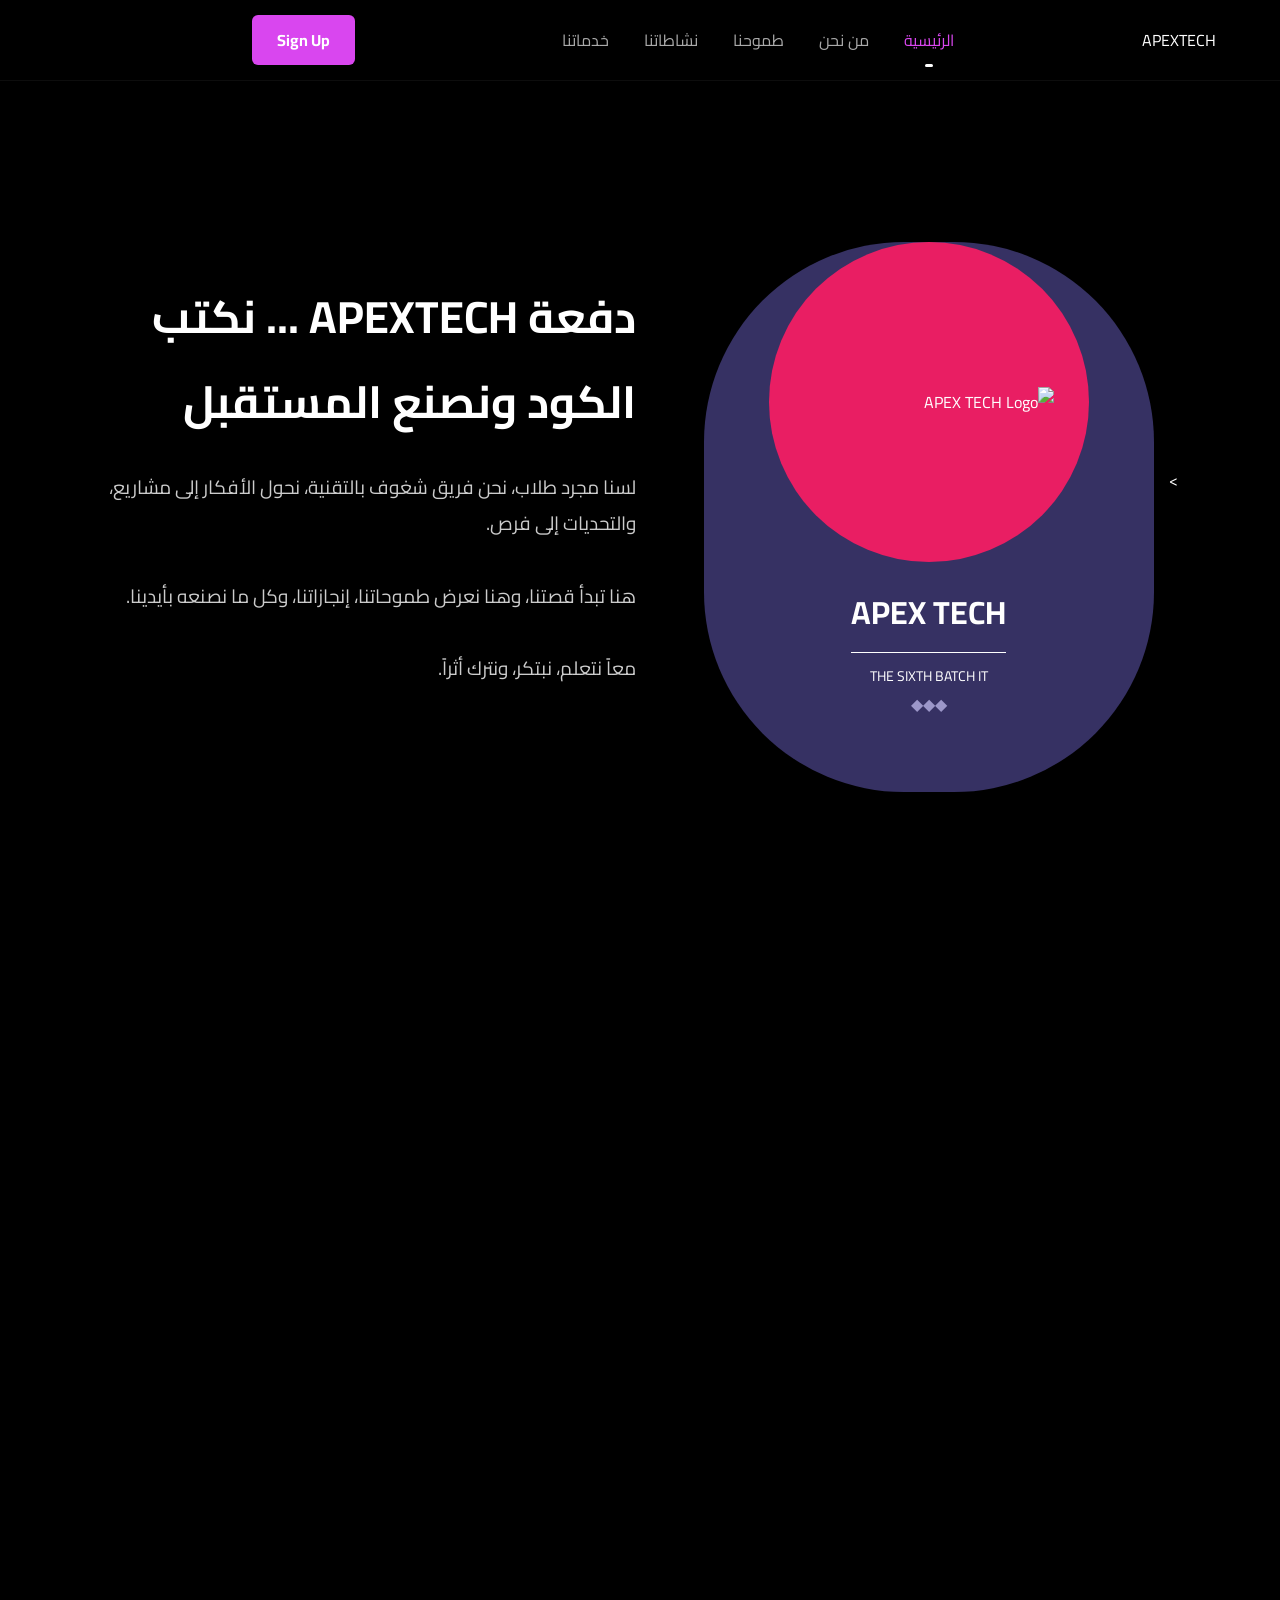
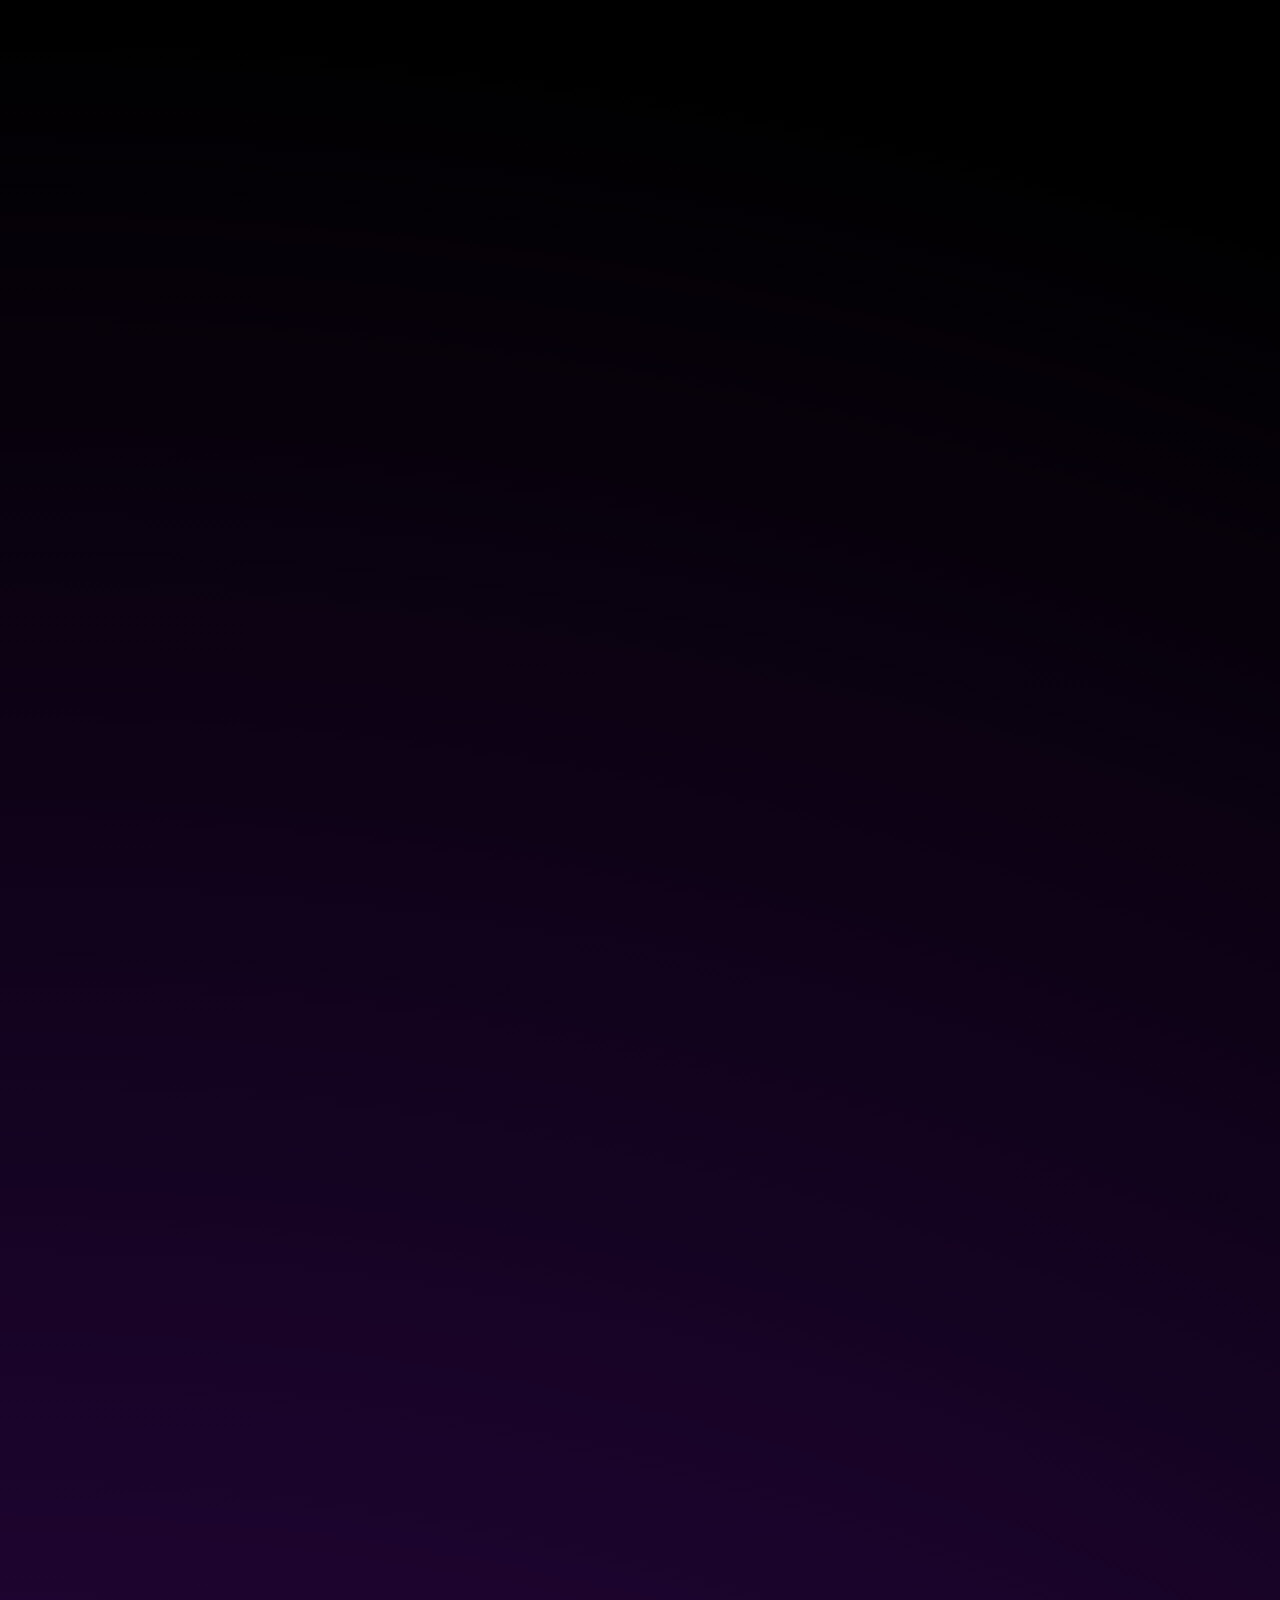
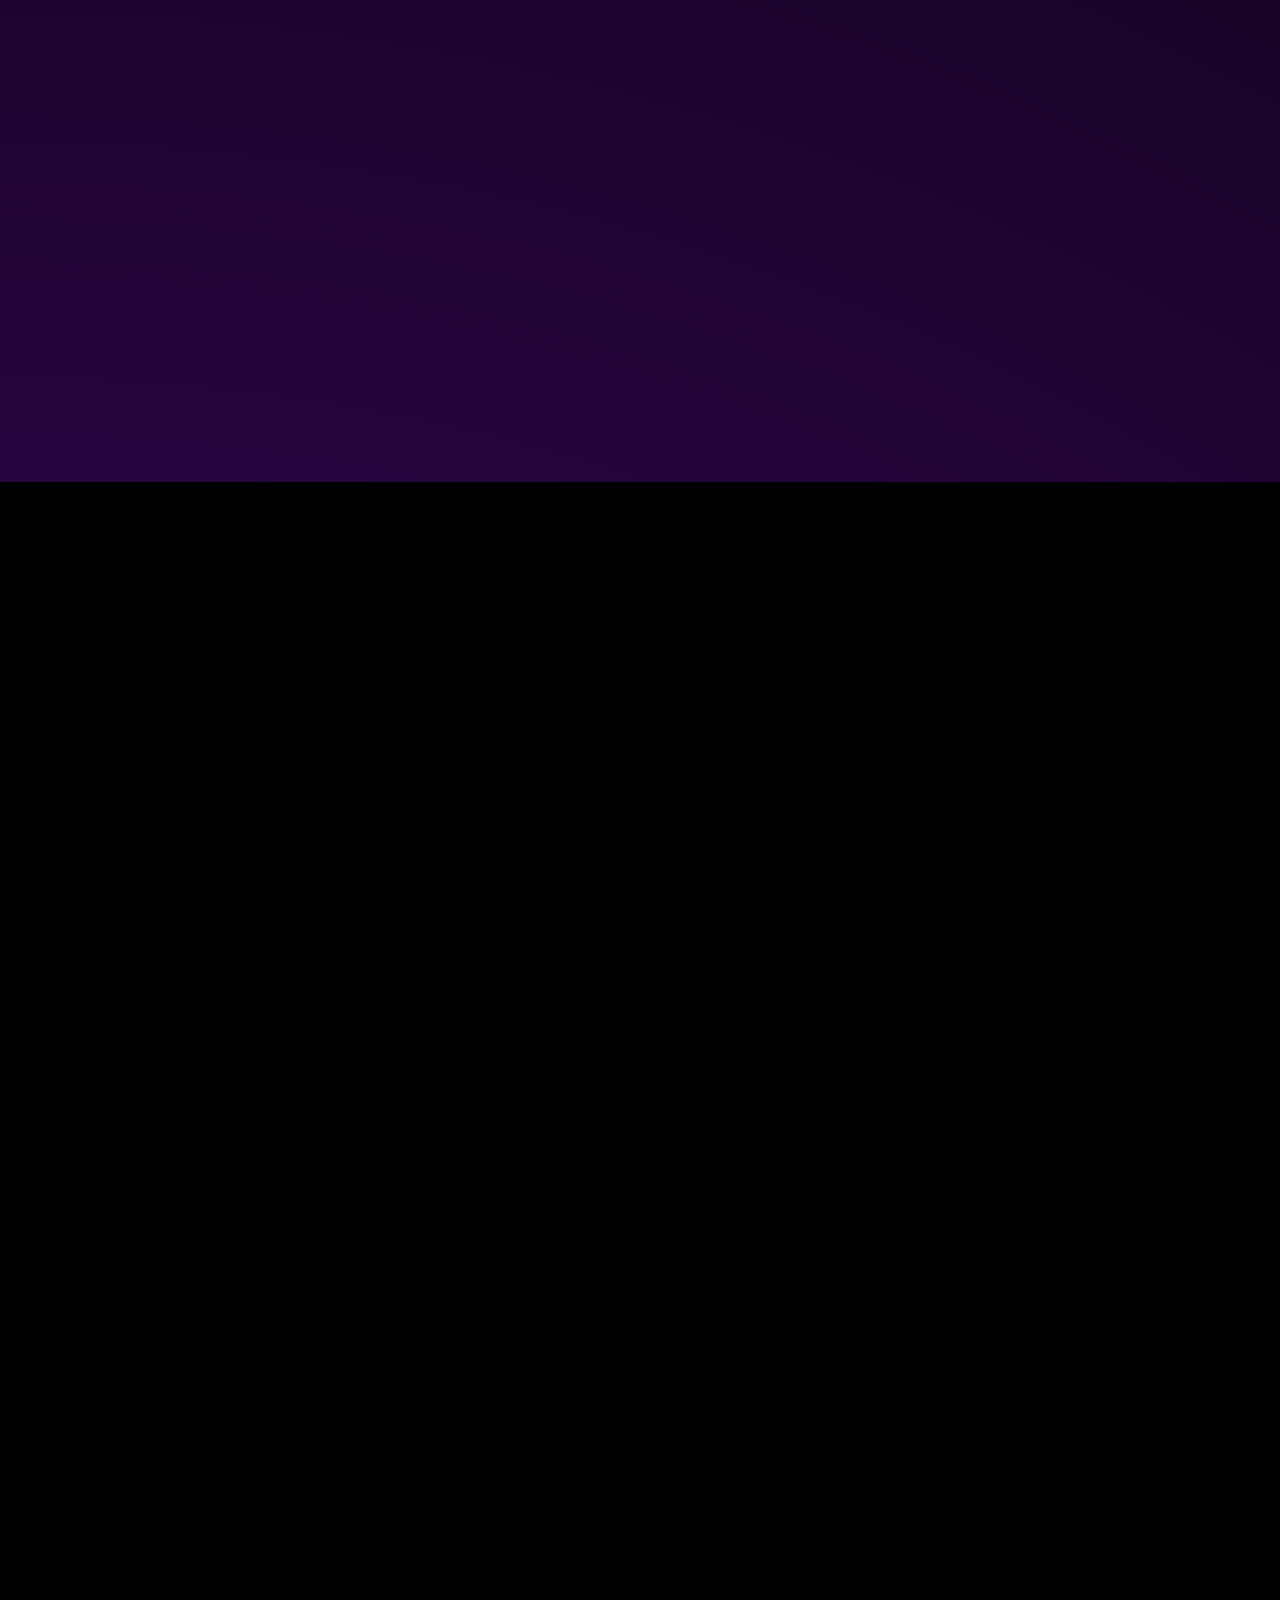
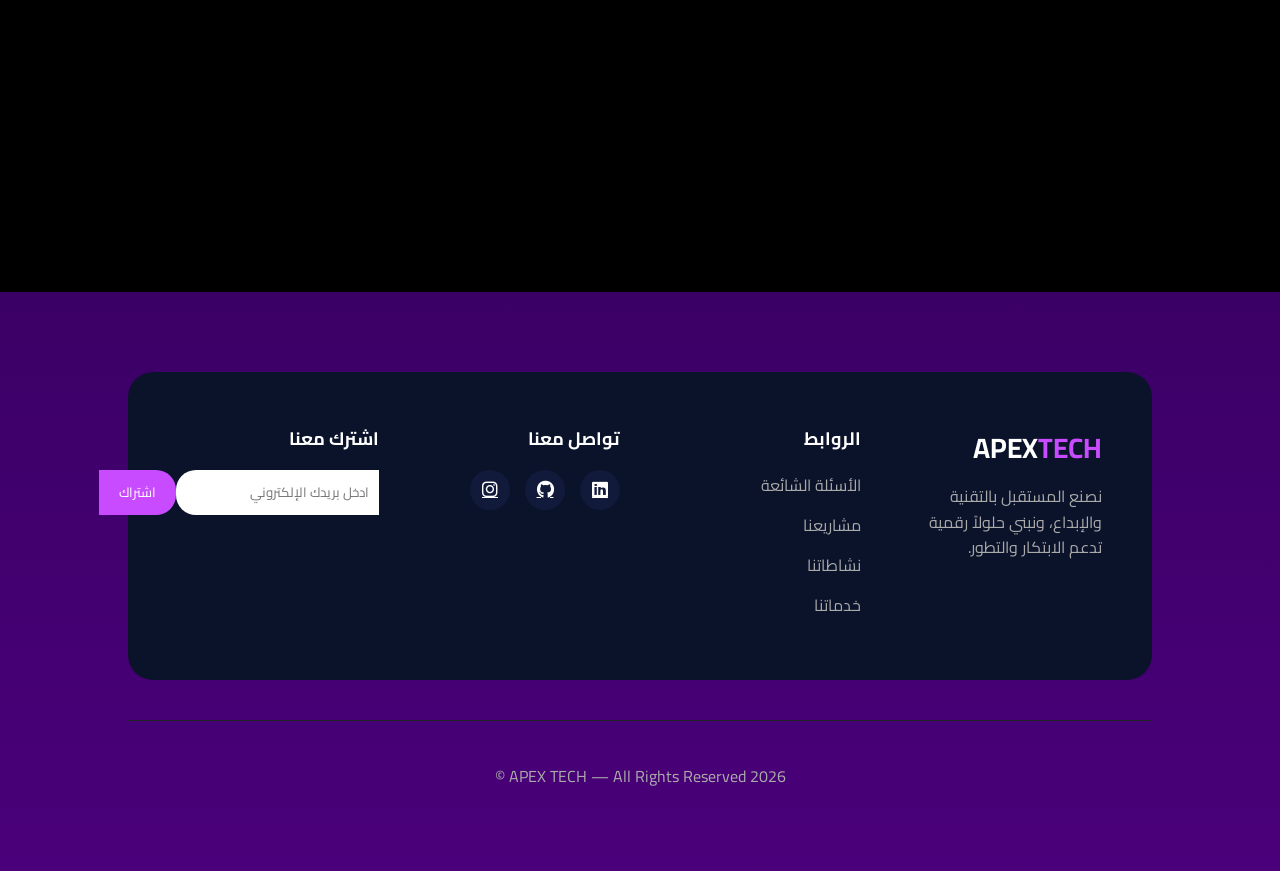
==== index.html @ 8f822558 "edit" ====
<!DOCTYPE html>
<html lang="ar" dir="rtl">
<head>
    <meta charset="UTF-8">
    <meta name="viewport" content="width=device-width, initial-scale=1.0">
    <title>APEX TECH | المستقبل يبدأ هنا</title>
    <link rel="stylesheet" href="styles.css">
    <link href="https://fonts.googleapis.com/css2?family=Cairo:wght@400;600;700&display=swap" rel="stylesheet">
</head>
<body>

    <nav>
        <div class="nav-container">
            <div class="logo-text"><a href="#home" style="text-decoration: none; color: inherit;">APEX<span>TECH</span></a></div>
            <ul class="nav-links">
                <li class="active"><a href="#home">الرئيسية</a></li>
                <li><a href="#about">من نحن</a></li>
                <li><a href="#ambition">طموحنا</a></li>
                <li><a href="#activities">نشاطاتنا</a></li>
                <li><a href="#services">خدماتنا</a></li>
            </ul>
             <a href="sing_up.html" class="signup" style="text-decoration: none;">Sign Up</a>
    
            <div class="menu-toggle" id="mobile-menu">
                <span></span><span></span><span></span>
            </div>
        </div>
    </nav>

    <main>
        <section id="home" class="hero-section">>
    <div class="hero-container">
        <div class="hero-visual">
            <div class="ellipse-bg"></div>
            <div class="logo-wrapper">
                <img src="images/logo.png" alt="APEX TECH Logo" class="main-logo">
            </div>
            <div class="batch-info">
                <h2>APEX TECH</h2>
                <p>THE SIXTH BATCH IT</p>
            </div>
            <div class="decoration-stars">
                <span>◆</span><span>◆</span><span>◆</span>
            </div>
        </div>

        <div class="hero-text-content">
            <h1 class="hero-title">دفعة APEXTECH ... نكتب الكود ونصنع المستقبل</h1>
            <p class="hero-description">
                لسنا مجرد طلاب، نحن فريق شغوف بالتقنية، نحول الأفكار إلى مشاريع، والتحديات إلى فرص. 
                <br><br>
                هنا تبدأ قصتنا، وهنا نعرض طموحاتنا، إنجازاتنا، وكل ما نصنعه بأيدينا. 
                <br><br>
                معاً نتعلم، نبتكر، ونترك أثراً.
            </p>
        </div>
    </div>
</section>

        <section id="about" class="about-section reveal">
    <div class="about-container">
        <div class="about-text">
            <p>
                نحن دفعة <span class="highlight">APEX TECH</span>، تجمعنا روح الفريق، حب التقنية، والطموح العالي. نؤمن بأن الجامعة ليست قاعات فقط، بل مساحة للتجربة، الإبداع، وبناء المستقبل. دفعة تصنع فرصها بنفسها، وتؤمن أن كل طالب فيها هو مشروع مبدع قادم.
            </p>
            <div class="decoration-dots">
                <span>◆</span><span>◆</span><span>◆</span>
            </div>
        </div>

        <div class="about-image-wrapper">
            <div class="image-frame">
                <img src="images/grop.jpg" alt="APEXTECH Team">
                <div class="side-border"></div>
            </div>
        </div>
    </div>
</section>

        <section id="ambition" class="ambition-section reveal">
    <div class="video-container">
        <video autoplay muted loop playsinline class="bg-video">
            <source src="images/15.mp4" type="video/mp4">
        </video>
        <div class="video-overlay">
            <h2 class="reveal-text">طموحنا أكبر من <span>المناهج</span></h2>
        </div>
    </div>

    <div class="content-wrapper">
        <div class="cards-grid">
            <div class="ambition-card reveal">
                <div class="card-icon">🚀</div>
                <h3>نطمح للاحتراف</h3>
                <p>لا نكتفي بالتعلّم بل نصل إلى مستوى احترافي حقيقي يواكب سوق العمل العالمي.</p>
            </div>

            <div class="ambition-card reveal">
                <div class="card-icon">💡</div>
                <h3>خبرات متعددة</h3>
                <p>نُخرج طلابًا يمتلكون خبرات في مجالات برمجية مختلفة ومتنوعة.</p>
            </div>

            <div class="ambition-card reveal">
                <div class="card-icon">⚡</div>
                <h3>نواكب التقنية</h3>
                <p>نواكب التطور التقني المتسارع ونسبق بخطوة في عالم الذكاء الاصطناعي.</p>
            </div>

            <div class="ambition-card reveal">
                <div class="card-icon">🌍</div>
                <h3>مشاريع تخدم المجتمع</h3>
                <p>نبني حلولًا رقمية تساهم في حل مشكلات واقعية تخدم مجتمعنا.</p>
            </div>

            <div class="ambition-card reveal">
                <div class="card-icon">💎</div>
                <h3>هوية تليق بالتخصص</h3>
                <p>نمثل تخصص تقنية المعلومات بأفضل صورة احترافية ممكنة.</p>
            </div>

            <div class="ambition-card reveal">
                <div class="card-icon">🌱</div>
                <h3>أثر مستمر</h3>
                <p>أثرنا يبدأ من مقاعد الدراسة ويستمر لترك بصمة واضحة في الوطن.</p>
            </div>
        </div>
        
        <div class="ambition-footer reveal">
            <p>نطمح أن يكون اسم دفعتنا مرتبطًا بالإبداع والتميّز دائمًا</p>
        </div>
    </div>
</section>

<section id="activities" class="activities-section reveal">
    <div class="activities-hero">
        <div class="activities-image reveal-left">
            <img src="images/hand.png" alt="AI Hand" class="floating-hand">
        </div>

        <div class="activities-content reveal-right">
            <h2 class="section-title">نشاطاتنا<span>.</span></h2>
            <p class="subtitle">خطواتنا نحو التميز الرقمي</p>
            <p class="description">
                من هاكثونات مصغّرة إلى ورش عمل وأنشطة تقنية، نصنع فرصًا للتعلم خارج الإطار التقليدي. 
                أنشطتنا ليست مجرد فعاليات، بل تجارب تصقل المهارات وتكشف المواهب.
            </p>
        </div>
    </div>

    <div class="slider-wrapper reveal">
        <button class="slide-btn prev" id="prevBtn">‹</button>
        
        <div class="activities-slider" id="mainSlider">
            <div class="activity-slide">
                <div class="slide-card">
                    <span class="tag">Workshops</span>
                    <h3>ورش عمل تقنية</h3>
                    <p>ورش تفاعلية لتطوير المهارات البرمجية والتقنية الحديثة.</p>
                </div>
            </div>

            <div class="activity-slide">
                <div class="slide-card">
                    <span class="tag">Hackathon</span>
                    <h3>هاكثون مصغّر</h3>
                    <p>تجربة تنافسية مكثفة لتحويل الأفكار المبتكرة إلى حلول حقيقية.</p>
                </div>
            </div>

            <div class="activity-slide coming">
                <div class="slide-card">
                    <span class="tag">Coming Soon</span>
                    <h3>قريبًا</h3>
                    <p>فعاليات جديدة وتجارب تقنية أقوى في الطريق إليكم.</p>
                </div>
            </div>
        </div>

        <button class="slide-btn next" id="nextBtn">›</button>
    </div>
</section>
<section id="services" class="services-section">
    
    <div class="video-container reveal">
        <video autoplay muted loop playsinline class="bg-video">
            <source src="images/2.mp4" type="video/mp4">
        </video>
        
        <div class="video-overlay">
            <div class="services-header">
                <h1 class="main-title">خدماتنا<span>.</span></h1>
                <div class="title-line"></div>
                <p class="description">مهارات طلابنا تتحول إلى حلول رقمية احترافية، جاهزة لتلبية احتياجات سوق العمل بأعلى معايير الجودة.</p>
            </div>
        </div>
    </div>

    <div class="services-container">
        <div class="services-grid">
            <div class="flip-card reveal">
                <div class="card-inner">
                    <div class="card-front">
                        <div class="icon">🎨</div>
                        <h3>تصميم UI/UX</h3>
                    </div>
                    <div class="card-back">
                        <p>واجهات مستخدم جذابة وتجارب رقمية مدروسة بعناية لتسهيل رحلة المستخدم.</p>
                    </div>
                </div>
            </div>

            <div class="flip-card reveal">
                <div class="card-inner">
                    <div class="card-front">
                        <div class="icon">📱</div>
                        <h3>تطبيقات الجوال</h3>
                    </div>
                    <div class="card-back">
                        <p>برمجة تطبيقات ذكية (Android/iOS) تقدم تجربة مستخدم استثنائية وسلسة.</p>
                    </div>
                </div>
            </div>

            <div class="flip-card reveal">
                <div class="card-inner">
                    <div class="card-front">
                        <div class="icon">🌐</div>
                        <h3>تطوير الويب</h3>
                    </div>
                    <div class="card-back">
                        <p>تصميم وبناء مواقع ويب سريعة، متجاوبة، وبأحدث التقنيات لضمان أفضل أداء.</p>
                    </div>
                </div>
            </div>

            <div class="flip-card reveal">
                <div class="card-inner">
                    <div class="card-front">
                        <div class="icon">⚙️</div>
                        <h3>حلول برمجية</h3>
                    </div>
                    <div class="card-back">
                        <p>تطوير أنظمة برمجية متكاملة مخصصة لحل مشاكل عملك المعقدة.</p>
                    </div>
                </div>
            </div>

            <div class="flip-card reveal">
                <div class="card-inner">
                    <div class="card-front">
                        <div class="icon">🛡️</div>
                        <h3>دعم تقني</h3>
                    </div>
                    <div class="card-back">
                        <p>استشارات وحلول برمجية متكاملة لحل المشكلات التقنية المعقدة.</p>
                    </div>
                </div>
            </div>

            <div class="flip-card reveal">
                <div class="card-inner">
                    <div class="card-front">
                        <div class="icon">🚀</div>
                        <h3>تنفيذ المشاريع</h3>
                    </div>
                    <div class="card-back">
                        <p>تحويل الأفكار من مجرد مخططات إلى واقع رقمي ملموس وناجح.</p>
                    </div>
                </div>
            </div>
        </div>
    </div>
</section>

<footer class="footer">

    <div class="footer-box">
    
    <!-- Logo -->
    <div class="footer-col">
    <h2 class="logo">APEX<span>TECH</span></h2>
    <p>
    نصنع المستقبل بالتقنية والإبداع، ونبني حلولاً رقمية
    تدعم الابتكار والتطور.
    </p>
    </div>
    
    <!-- Links -->
    <div class="footer-col">
    <h3>الروابط</h3>
    <ul>
    <li><a href="faq.html">الأسئلة الشائعة</a></li>
    <li><a href="#">مشاريعنا</a></li>
    <li><a href="#">نشاطاتنا</a></li>
    <li><a href="#">خدماتنا</a></li>
    </ul>
    </div>
    
    <!-- Contact -->
    <div class="footer-col">
    <h3>تواصل معنا</h3>
    
    <div class="social">
    
    <a href="#"><i class="fab fa-linkedin"></i></a>
    <a href="#"><i class="fab fa-github"></i></a>
    <a href="#"><i class="fab fa-instagram"></i></a>
    
    </div>
    
    </div>
    
    <!-- Newsletter -->
    <div class="footer-col">
    <h3>اشترك معنا</h3>
    
    <div class="newsletter">
    
    <input type="email" placeholder="ادخل بريدك الإلكتروني">
    
    <button>اشتراك</button>
    
    </div>
    
    </div>
    
    </div>
    
    <hr>
    
    <p class="copyright">
    APEX TECH — All Rights Reserved 2026 ©
    </p>
    
    </footer>
    
    <link rel="stylesheet"
    href="https://cdnjs.cloudflare.com/ajax/libs/font-awesome/6.5.0/css/all.min.css">
    </main>

    <script src="index.js"></script>
</body>
</html>
---- styles.css ----
/* الإعدادات العامة */
* {
    margin: 0;
    padding: 0;
    box-sizing: border-box;
    font-family: 'Cairo', sans-serif;
    
}

html {
    scroll-behavior: smooth;
}

body {
    background: radial-gradient(circle at bottom left, #4b0b7a, #000 70%);
    color: #fff;
    overflow-x: hidden;
}
/* ===== 1. تنسيق الهيدر (Navigation) المصلح ===== */
nav {
    display: flex;
    justify-content: center;
    align-items: center;
    padding: 15px 0; /* زيادة بسيطة لإعطاء متنفس */
    background: rgba(0, 0, 0, 0.95);
    backdrop-filter: blur(10px);
    position: fixed;
    width: 100%;
    top: 0;
    z-index: 2000;
    border-bottom: 1px solid rgba(255, 255, 255, 0.05);
}

.nav-container {
    width: 90%;
    max-width: 1300px;
    display: flex;
    /* التبديل بين اللوجو والروابط ليتناسب مع اتجاه الصفحة RTL */
    flex-direction: row; 
    justify-content: space-between; 
    align-items: center;
}

.nav-links {
    display: flex;
    list-style: none;
    gap: 35px; /* مسافة متوازنة بين الروابط */
    margin: 0;
    padding: 0;
    align-items: center;
}

.nav-links li {
    position: relative;
}

.nav-links li a {
    color: #aaa;
    text-decoration: none;
    font-size: 16px;
    transition: 0.3s;
}

/* العنصر النشط وتأثير النقطة البيضاء */
.nav-links li.active a, 
.nav-links li a:hover {
    color: #d946ef;
}

.nav-links li.active::after {
    content: "";
    position: absolute;
    width: 8px;
    height: 3px;
    background: #fff;
    bottom: -12px; /* ضبط المسافة أسفل النص */
    left: 50%;
    transform: translateX(-50%);
    border-radius: 2px;
}

/* زر التسجيل */
.signup {
    background: #d946ef;
    padding: 10px 25px;
    border-radius: 6px;
    color: #fff;
    border: none;
    cursor: pointer;
    font-weight: bold;
    transition: 0.3s;
    margin-right: 20px; /* إبعاد الزر قليلاً عن الروابط */
}

/* ===== 3. قسم الهيرو (Hero Section - كما في الصورة 32) ===== */
.hero-section {
    min-height: 100vh;
    display: flex;
    align-items: center;
    justify-content: center;
    padding: 120px 8% 60px;
}

.hero-container {
    display: flex;
    align-items: center;
    justify-content: space-between;
    width: 100%;
    gap: 50px;
}

.hero-visual {
    position: relative;
    width: 45%;
    display: flex;
    flex-direction: column;
    align-items: center;
}

.ellipse-bg {
    position: absolute;
    width: 450px;
    height: 550px;
    background: rgba(90, 82, 165, 0.6);
    border-radius: 200px;
    z-index: 1;
}

.logo-wrapper {
    position: relative;
    z-index: 3;
    width: 320px;
    height: 320px;
    background: #e91e63;
    /* اللون الوردي خلف اللوجو */
    border-radius: 50%;
    display: flex;
    justify-content: center;
    align-items: center;
}

.main-logo {
    width: 250px;
    z-index: 4;
}

.batch-info {
    position: relative;
    z-index: 3;
    text-align: center;
    margin-top: 20px;
}

.batch-info h2 {
    font-size: 32px;
    font-weight: bold;
}

.batch-info p {
    border-top: 1px solid #fff;
    margin-top: 10px;
    padding-top: 10px;
    font-size: 14px;
}

.hero-text-content {
    width: 50%;
    text-align: right;
}

.hero-title {
    font-size: 45px;
    font-weight: 700;
    margin-bottom: 25px;
}

.hero-description {
    font-size: 19px;
    color: #ccc;
    line-height: 1.9;
}

/* ===== 5. التجاوب (Responsiveness) ===== */
@media (max-width: 992px) {
    .hero-container {
        flex-direction: column;
        text-align: center;
    }

    .hero-text-content {
        width: 100%;
        text-align: center;
        order: 1;
    }

    .hero-visual {
        width: 100%;
        order: 2;
        transform: scale(0.8);
    }

    .hero-title {
        font-size: 32px;
    }

    nav {
        padding: 20px;
    }

    nav ul {
        display: none;
    }

}

@media (max-width: 768px) {
    .services-grid {
        grid-template-columns: 1fr;
        max-width: 400px;
    }

    .main-title {
        font-size: 38px;
    }
}


/* قسم من نحن */
.about-section {
    padding: 100px 5%;
    background: #000;
    display: flex;
    justify-content: center;
    align-items: center;
    min-height: 80vh;
}

.about-container {
    max-width: 1300px;
    width: 100%;
    display: flex;
    flex-direction: row; /* النص يمين والصورة يسار */
    justify-content: space-between;
    align-items: center;
    gap: 60px;
}

/* تنسيق النصوص */
.about-text {
    flex: 1;
    position: relative;
    text-align: right;
}

.about-text p {
    font-size: 22px;
    line-height: 1.8;
    color: #fff;
    font-weight: 500;
}

.about-text .highlight {
    color: #d946ef; /* اللون البنفسجي المشرق */
    font-weight: 700;
}

/* النقاط المزخرفة (الدايموند) */
.decoration-dots {
    margin-top: 40px;
    display: flex;
    gap: 15px;
    color: #fff;
    font-size: 12px;
}

/* تنسيق الصورة والإطار */
.about-image-wrapper {
    flex: 1.2;
    display: flex;
    justify-content: flex-end;
}

.image-frame {
    position: relative;
    width: 100%;
    max-width: 650px;
    border-radius: 20px;
    overflow: visible; /* للسماح للحدود الجانبية بالظهور */
}

.image-frame img {
    width: 100%;
    border-radius: 25px;
    display: block;
    box-shadow: 0 20px 50px rgba(0,0,0,0.5);
}

/* الخط البنفسجي الرأسي بجانب الصورة */
.side-border {
    position: absolute;
    right: -15px; /* يبرز للخارج قليلاً */
    top: 10%;
    bottom: 10%;
    width: 6px;
    background: #d946ef;
    border-radius: 10px;
    box-shadow: 0 0 15px rgba(217, 70, 239, 0.6);
}

/* تحسين التجاوب للجوال */
@media (max-width: 992px) {
    .about-container {
        flex-direction: column-reverse;
        text-align: center;
    }
    .about-text {
        text-align: center;
    }
    .decoration-dots {
        justify-content: center;
    }
    .side-border {
        display: none; /* إخفاء الخط في الشاشات الصغيرة لتجنب الفوضى */
    }
}

/* أنميشن الظهور */
.reveal {
    opacity: 0;
    transform: translateY(50px);
    transition: 1s all ease;
}

.reveal.active {
    opacity: 1;
    transform: translateY(0);
}

/* التجاوب (Responsive) */
@media (max-width: 900px) {

    .container,
    .about-container {
        flex-direction: column;
        text-align: center;
    }

    .text,
    .logo-area,
    .about-text {
        width: 100%;
    }

    .nav-links {
        display: none;
    }

    /* يمكن إضافة قائمة برجر لاحقاً */
    .logo-area {
        margin-top: 50px;
    }
}


/* قسم طموحنا */
.ambition-section {
    display: flex;
    flex-direction: column;
    padding: 0;
    /* الفيديو يأخذ العرض كاملاً */
}

.video-container {
    position: relative;
    width: 50%;
    height: 60vh;
    overflow: hidden;
    display: flex;
    align-items: center;
    justify-content: center;
}

.bg-video {
    position: absolute;
    width: 50%;
    height: 100%;
    object-fit: cover;
    z-index: -1;
}

.video-overlay {
    width: 100%;
    height: 100%;
    background: rgba(0, 0, 0, 0.6);
    display: flex;
    align-items: center;
    justify-content: center;
}

.video-overlay h2 {
    font-size: clamp(1.5rem, 5vw, 3rem);
    border-right: 5px solid #d946ef;
    padding-right: 20px;
    color: #fff;
}

/* شبكة البطاقات */
.content-wrapper {
    padding: 80px 8%;
}

.cards-grid {
    display: grid;
    grid-template-columns: repeat(auto-fit, minmax(300px, 1fr));
    gap: 30px;
}

.ambition-card {
    background: rgba(255, 255, 255, 0.03);
    border: 1px solid rgba(255, 255, 255, 0.1);
    padding: 40px;
    border-radius: 20px;
    backdrop-filter: blur(10px);
    transition: all 0.4s cubic-bezier(0.175, 0.885, 0.32, 1.275);
    text-align: center;
}

.ambition-card:hover {
    transform: translateY(-15px);
    background: rgba(217, 70, 239, 0.1);
    border-color: #d946ef;
    box-shadow: 0 20px 40px rgba(217, 70, 239, 0.2);
}

.card-icon {
    font-size: 40px;
    margin-bottom: 20px;
    display: block;
}

.ambition-card h3 {
    color: #d946ef;
    margin-bottom: 15px;
}

.ambition-footer {
    margin-top: 60px;
    text-align: center;
    font-size: 1.2rem;
    color: #aaa;
    font-style: italic;
}

/* التجاوب مع الجوال */
@media (max-width: 768px) {
    .video-container {
        height: 40vh;
    }

    .content-wrapper {
        padding: 40px 5%;
    }

    .ambition-card {
        padding: 25px;
    }
}

/* قسم نشاطاتنا */
.activities-section {
    padding: 100px 8%;
    display: flex;
    flex-direction: column;
    gap: 60px;
}

.activities-hero {
    display: flex;
    align-items: center;
    justify-content: space-between;
    gap: 50px;
}

.activities-image {
    width: 40%;
}

.activities-content {
    width: 55%;
    text-align: right;
}

.floating-hand {
    width: 100%;
    max-width: 400px;
    filter: drop-shadow(0 20px 40px rgba(217, 70, 239, 0.4));
    animation: floatHand 4s ease-in-out infinite;
}

@keyframes floatHand {

    0%,
    100% {
        transform: translateY(0) rotate(0);
    }

    50% {
        transform: translateY(-20px) rotate(2deg);
    }
}

/* السلايدر */
.slider-wrapper {
    display: flex;
    align-items: center;
    gap: 20px;
    width: 100%;
}

.activities-slider {
    display: flex;
    gap: 25px;
    overflow-x: auto;
    scroll-behavior: smooth;
    padding: 20px 10px;
    scrollbar-width: none;
    /* إخفاء شريط التمرير */
}

.activities-slider::-webkit-scrollbar {
    display: none;
}

.activity-slide {
    min-width: 320px;
    flex: 1;
}

.slide-card {
    background: rgba(255, 255, 255, 0.05);
    border: 1px solid rgba(217, 70, 239, 0.2);
    padding: 40px 30px;
    border-radius: 24px;
    text-align: center;
    transition: 0.4s;
}

.slide-card:hover {
    background: rgba(217, 70, 239, 0.1);
    transform: scale(1.02);
    border-color: #d946ef;
}

.slide-card h3 {
    color: #d946ef;
    margin: 15px 0;
}

.slide-card .tag {
    background: #d946ef;
    padding: 5px 15px;
    border-radius: 10px;
    font-size: 12px;
    font-weight: bold;
}

/* أزرار السلايدر */
.slide-btn {
    background: rgba(217, 70, 239, 0.2);
    color: white;
    border: 1px solid #d946ef;
    width: 50px;
    height: 50px;
    border-radius: 50%;
    cursor: pointer;
    font-size: 24px;
    transition: 0.3s;
}

.slide-btn:hover {
    background: #d946ef;
}

/* التجاوب مع الجوال */
@media (max-width: 900px) {
    .activities-hero {
        flex-direction: column;
        text-align: center;
    }

    .activities-image,
    .activities-content {
        width: 100%;
    }

    .activities-content {
        order: -1;
    }

    /* النص يظهر قبل الصورة في الجوال */
    .activity-slide {
        min-width: 280px;
    }
}
/* خدماتنا*/
.services-section {
    padding: 100px 5%;
    background: #000;
    display: flex;
    justify-content: center;
    align-items: center;
    flex-direction: column;
}

.services-container {
    max-width: 1200px;
    width: 100%;
    margin: 0 auto;
}

.services-header {
    text-align: center;
    margin-bottom: 60px;
    display: flex;
    flex-direction: column;
    align-items: center;
}

.services-header .main-title {
    font-size: clamp(2.5rem, 5vw, 3.5rem);
    color: #fff;
}

.services-header .title-line {
    width: 80px;
    height: 4px;
    background: #d946ef;
    margin: 15px 0;
}

.services-header .description {
    max-width: 750px;
    color: #aaa;
    margin: 0 auto;
    font-size: 1.1rem;
}

/* الشبكة: تظهر 3 في الصف وتتوسط تلقائياً */
.services-grid {
    display: grid;
    grid-template-columns: repeat(auto-fit, minmax(320px, 1fr));
    gap: 30px;
    width: 100%;
    justify-content: center;
}

.flip-card {
    height: 380px;
    perspective: 1000px;
}

.card-inner {
    position: relative;
    width: 100%;
    height: 100%;
    transition: transform 0.6s cubic-bezier(0.4, 0, 0.2, 1);
    transform-style: preserve-3d;
}

.flip-card:hover .card-inner {
    transform: rotateY(180deg);
}

.card-front,
.card-back {
    position: absolute;
    width: 100%;
    height: 100%;
    backface-visibility: hidden;
    border-radius: 30px;
    display: flex;
    flex-direction: column;
    justify-content: center;
    align-items: center;
    padding: 30px;
    border: 1px solid rgba(255, 255, 255, 0.1);
}

.card-front {
    background: rgba(255, 255, 255, 0.04);
    backdrop-filter: blur(10px);
}

/* تكبير الأيقونات */
.card-front .icon {
    font-size: 75px;
    /* تكبير حجم الأيقونة */
    margin-bottom: 20px;
    filter: drop-shadow(0 0 15px rgba(217, 70, 239, 0.5));
}

.card-front h3 {
    font-size: 1.6rem;
    color: #fff;
}

.card-back {
    background: #0a0a0a;
    transform: rotateY(180deg);
    color: #ccc;
    text-align: center;
    line-height: 1.7;
    border: 1px solid #d946ef;
}


/* حاوية الفيديو (للعنوان فقط) */
/* لجعل القسم يمتد من الحافة إلى الحافة */
.services-section {
    width: 100%;
    margin: 0;
    padding: 0;
}

.video-container {
    position: relative;
    width: 100vw; /* عرض الشاشة بالكامل */
    height: 500px; /* يمكنك زيادة الارتفاع لتقليل المساحة السوداء بالأعلى */
    overflow: hidden;
}

.bg-video {
    position: absolute;
    top: 50%;
    left: 50%;
    transform: translate(-50%, -50%);
    min-width: 100%; 
    min-height: 100%;
    width: auto;
    height: auto;
    object-fit: cover; /* يضمن ملء المساحة دون تشويه */
}

.video-overlay {
    position: absolute;
    top: 0;
    left: 0;
    width: 100%;
    height: 100%;
    background: rgba(0, 0, 0, 0.4); /* تعتيم خفيف لتوضيح النص */
    display: flex;
    flex-direction: column;
    justify-content: center;
    align-items: center;
    z-index: 1;
}

/* حاوية الكروت بالأسفل */
.services-container {
    padding: 60px 5%;
    background-color: #000; /* أو أي لون خلفية تفضله للكروت */
}

.services-grid {
    display: grid;
    grid-template-columns: repeat(auto-fit, minmax(300px, 1fr));
    gap: 30px;
    max-width: 1200px;
    margin: 0 auto;
}

.footer{

    background:linear-gradient(180deg,#3b0066,#4a007a);
    padding:80px 10%;
    font-family:Arial;
    
    }
    
    .footer-box{
    
    background:#0b132b;
    padding:50px;
    border-radius:25px;
    display:grid;
    grid-template-columns:repeat(auto-fit,minmax(200px,1fr));
    gap:40px;
    
    }
    
    .footer-col{
    
    color:white;
    
    }
    
    .logo{
    
    font-size:28px;
    margin-bottom:10px;
    
    }
    
    .logo span{
    
    color:#c84bff;
    
    }
    
    .footer-col h3{
    
    margin-bottom:15px;
    font-size:18px;
    
    }
    
    .footer-col p{
    
    color:#aaa;
    line-height:1.6;
    
    }
    
    .footer-col ul{
    
    list-style:none;
    
    }
    
    .footer-col ul li{
    
    margin:10px 0;
    
    }
    
    .footer-col ul li a{
    
    text-decoration:none;
    color:#aaa;
    transition:0.3s;
    
    }
    
    .footer-col ul li a:hover{
    
    color:white;
    padding-right:5px;
    
    }
    
    .social{
    
    display:flex;
    gap:15px;
    
    }
    
    .social a{
    
    width:40px;
    height:40px;
    background:#111a3a;
    display:flex;
    align-items:center;
    justify-content:center;
    border-radius:50%;
    color:white;
    font-size:18px;
    transition:0.3s;
    
    }
    
    .social a:hover{
    
    background:#c84bff;
    transform:scale(1.1);
    
    }
    
    .newsletter{
    
    display:flex;
    margin-top:10px;
    
    }
    
    .newsletter input{
    
    padding:10px;
    border:none;
    outline:none;
    border-radius:20px 0 0 20px;
    flex:1;
    
    }
    
    .newsletter button{
    
    border:none;
    background:#c84bff;
    color:white;
    padding:10px 20px;
    border-radius:0 20px 20px 0;
    cursor:pointer;
    
    }
    
    hr{
    
    margin:40px 0;
    border:0;
    height:1px;
    background:#222;
    
    }
    
    .copyright{
    
    text-align:center;
    color:#aaa;
    
    }
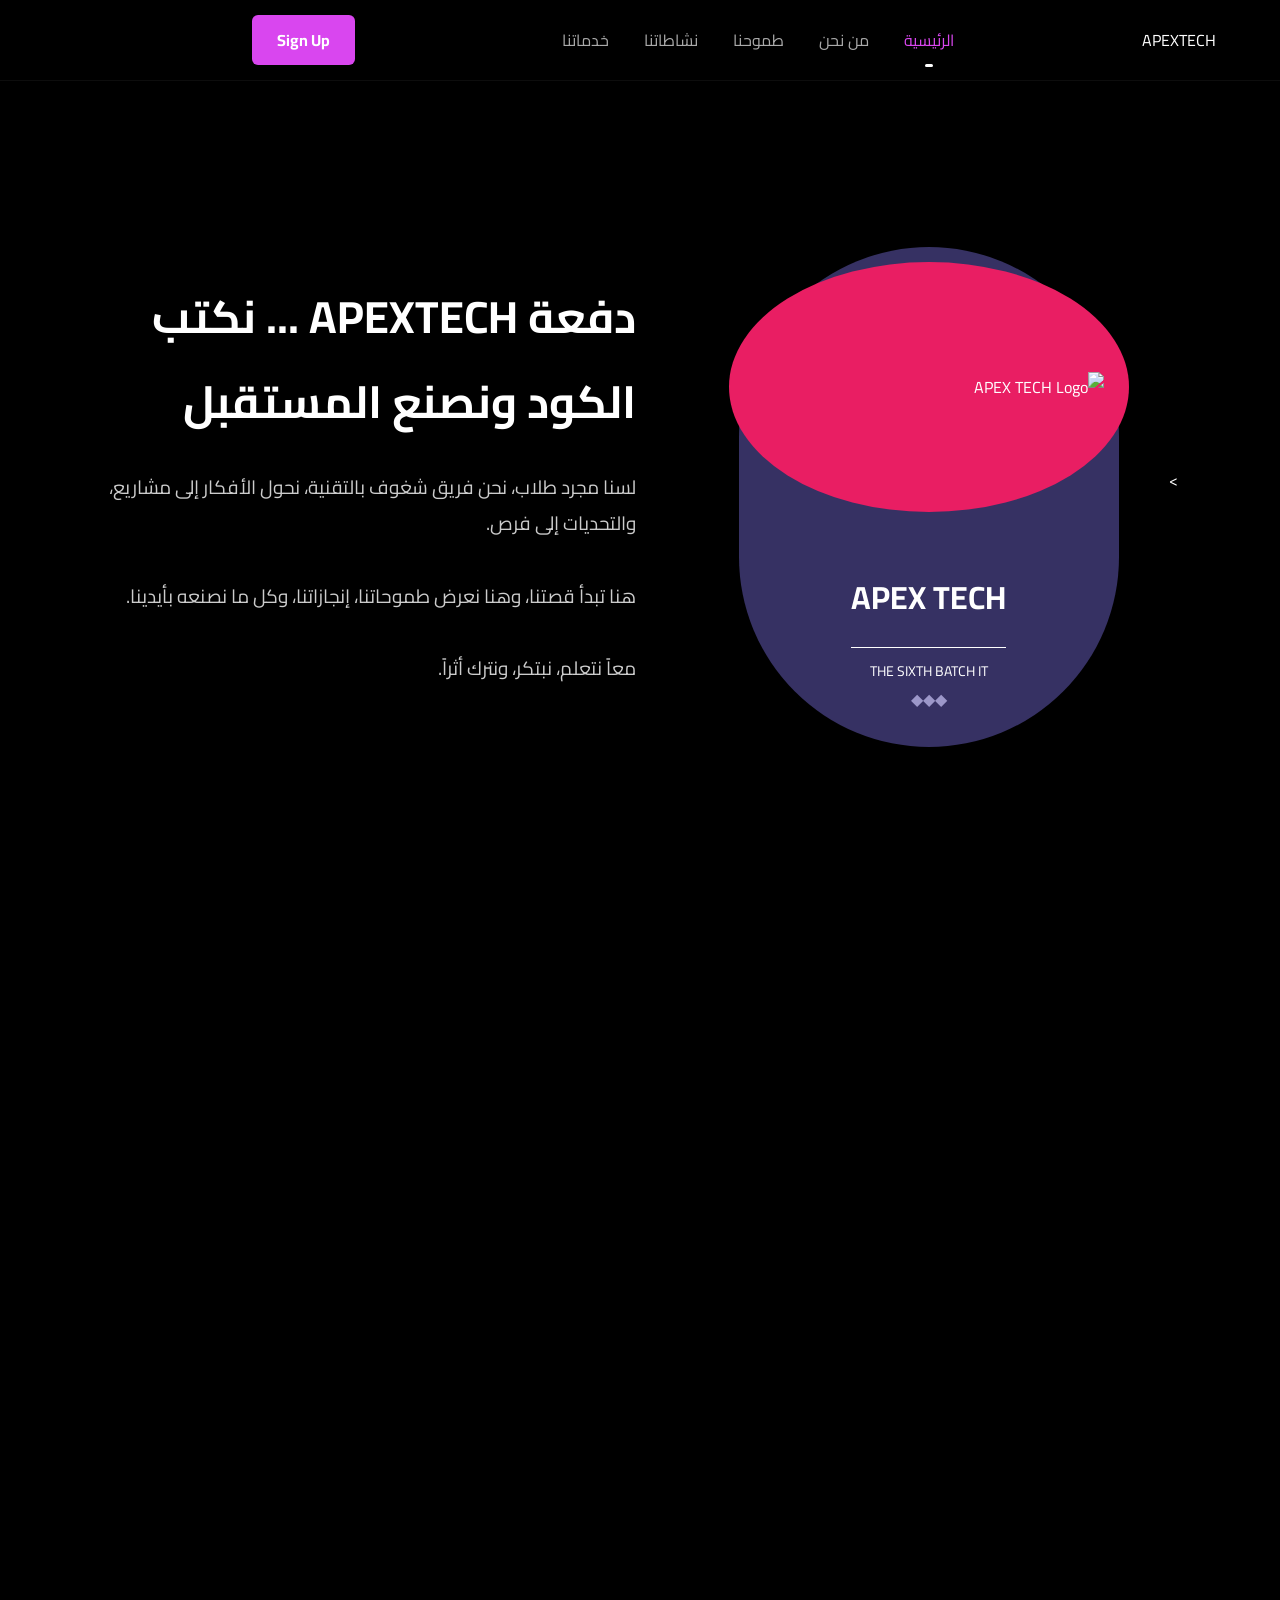
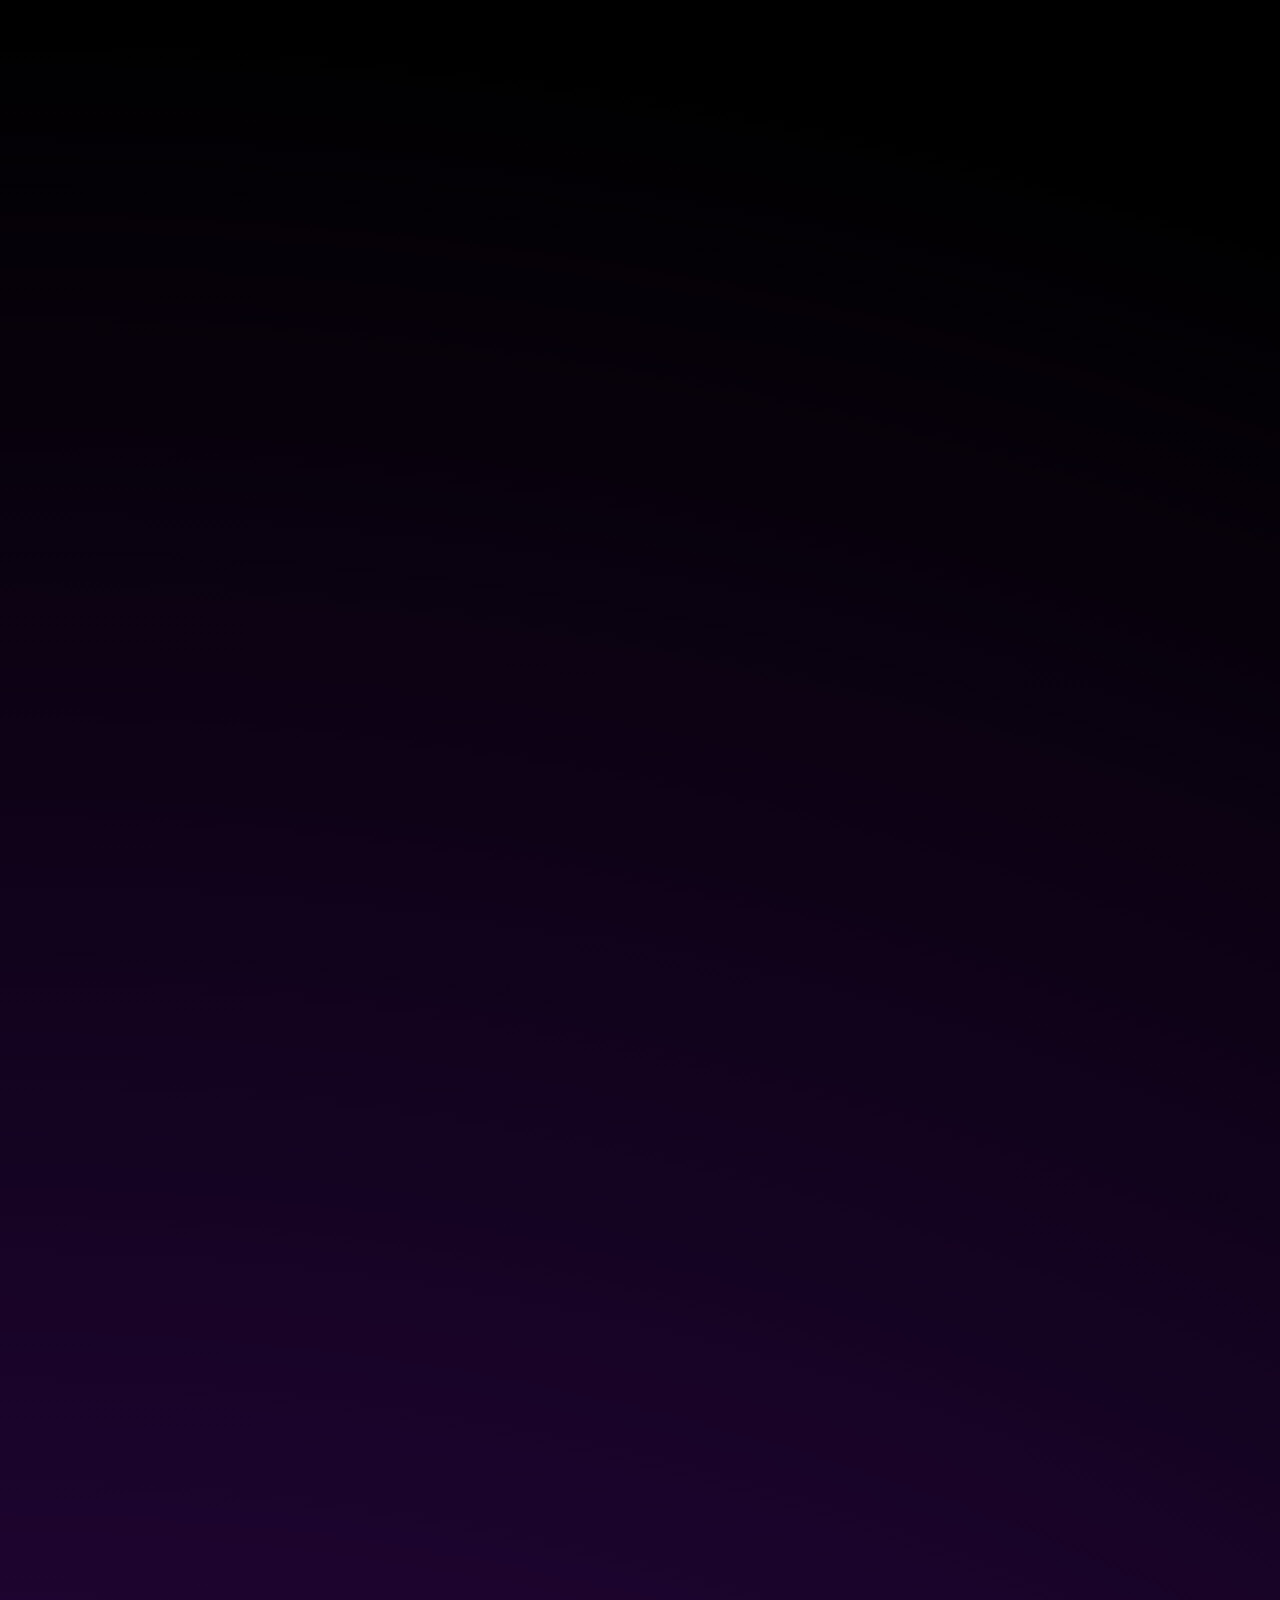
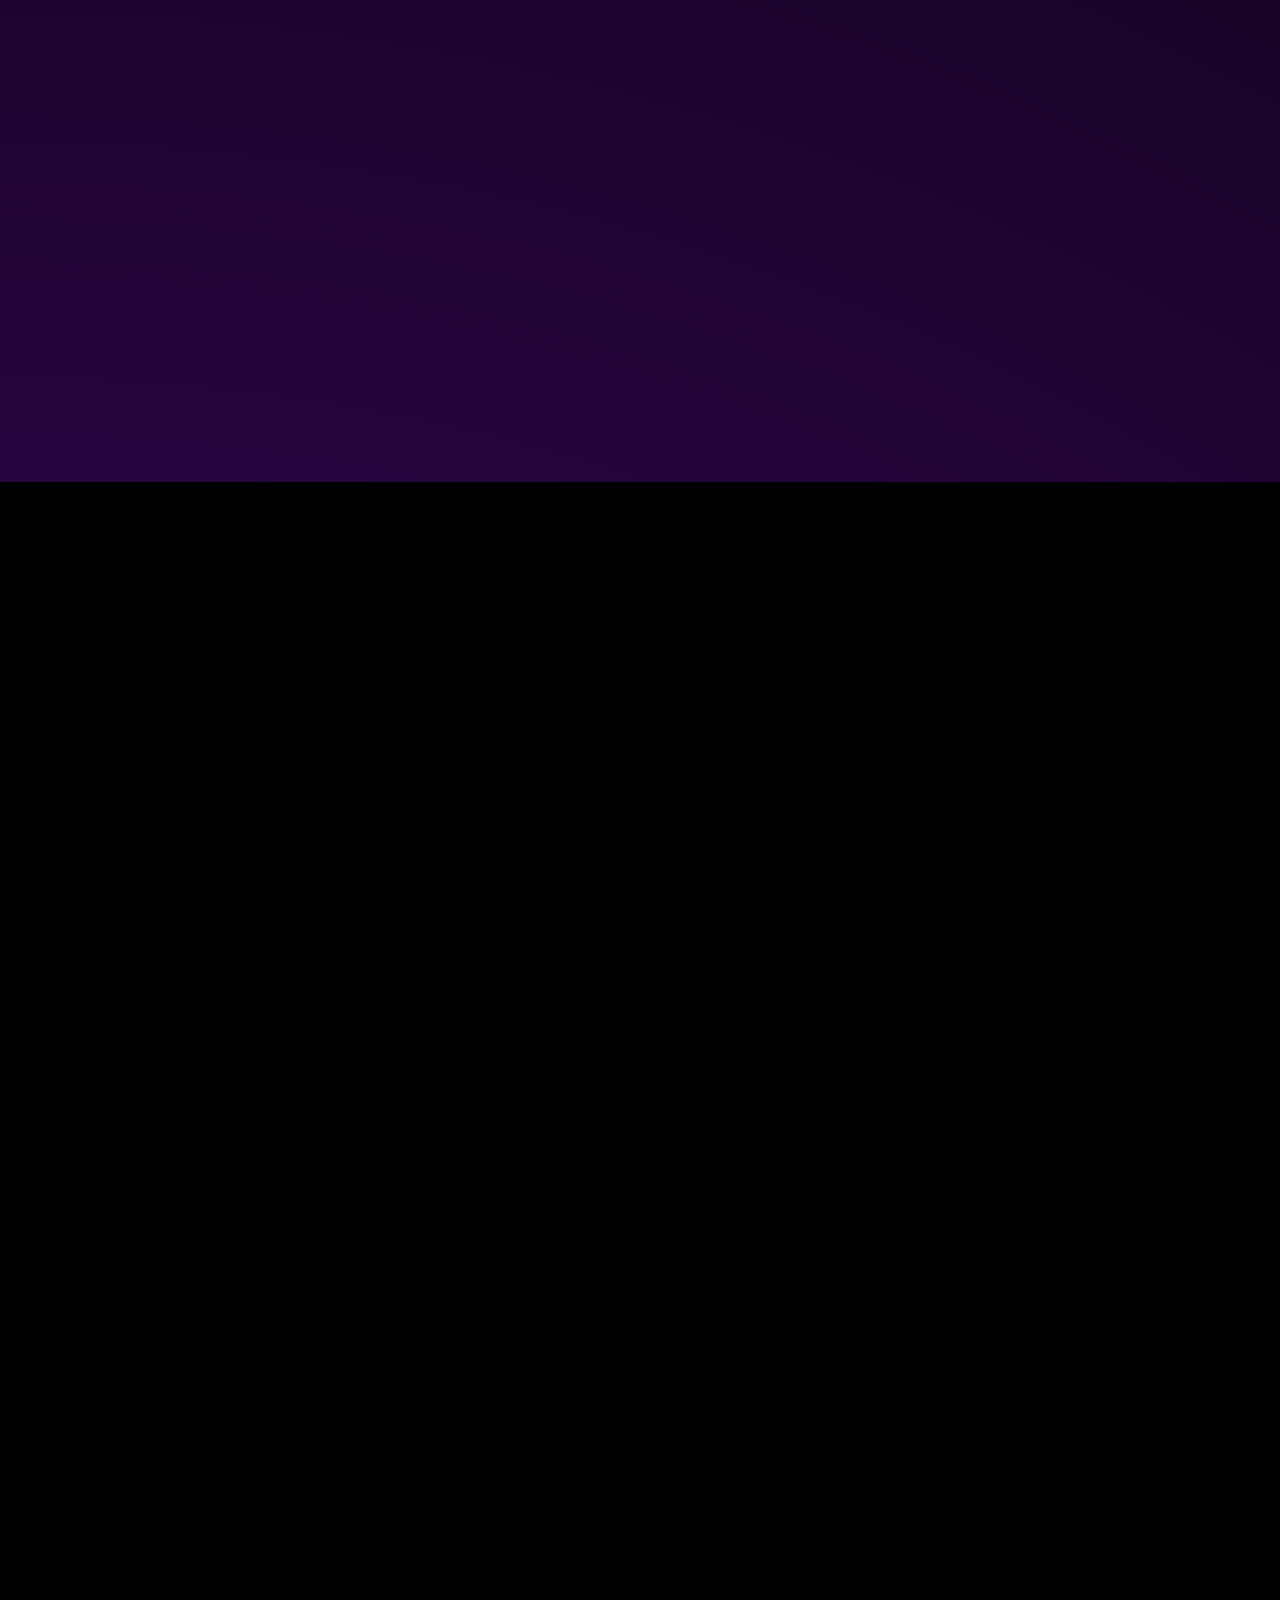
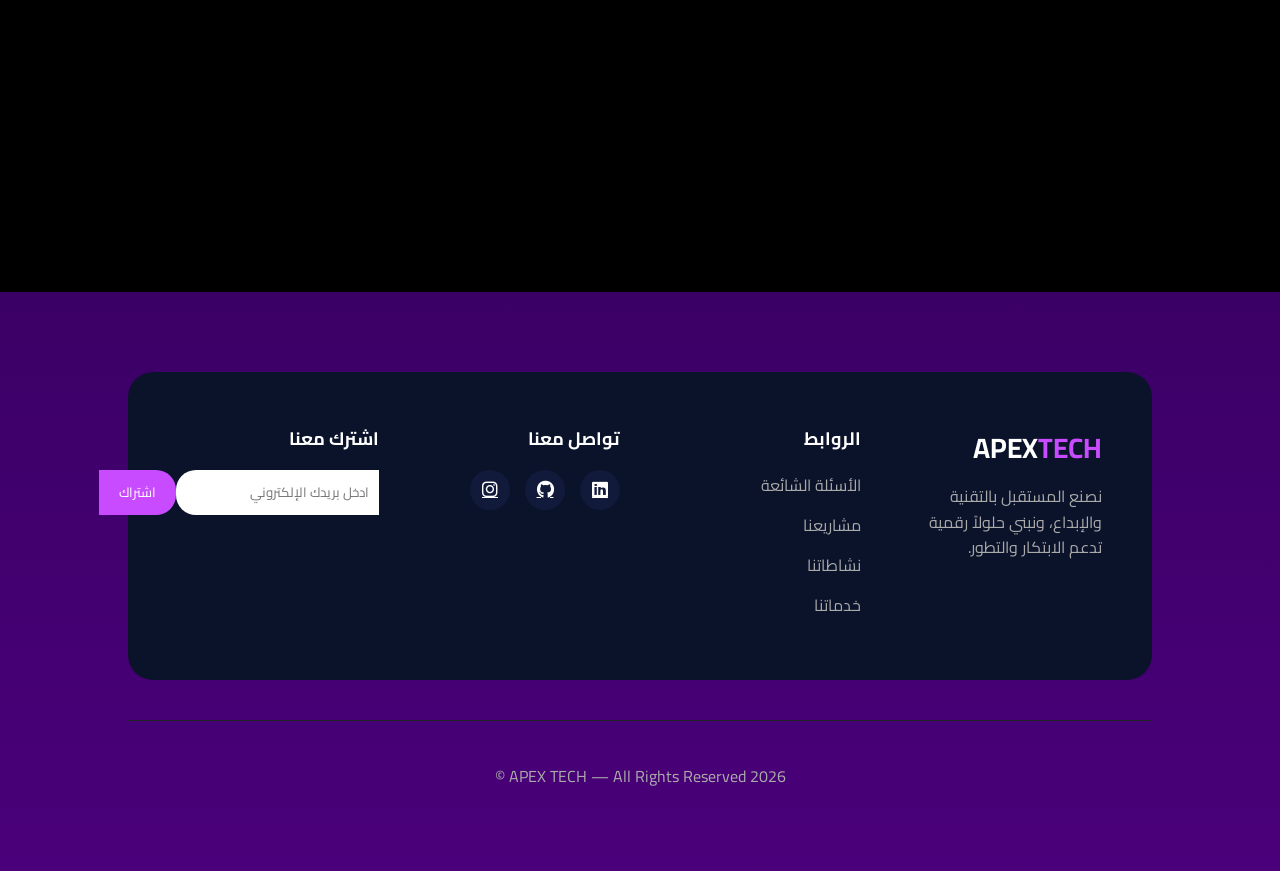
==== commit 226eda2e: "edit" ====
--- a/index.html
+++ b/index.html
@@ -291,7 +291,7 @@
     <h3>الروابط</h3>
     <ul>
     <li><a href="faq.html">الأسئلة الشائعة</a></li>
-    <li><a href="#">مشاريعنا</a></li>
+    <li><a href="projects.html">مشاريعنا</a></li>
     <li><a href="#">نشاطاتنا</a></li>
     <li><a href="#">خدماتنا</a></li>
     </ul>
@@ -303,9 +303,10 @@
     
     <div class="social">
     
-    <a href="#"><i class="fab fa-linkedin"></i></a>
-    <a href="#"><i class="fab fa-github"></i></a>
-    <a href="#"><i class="fab fa-instagram"></i></a>
+    <a href="https://LinkedIn.com" target="_blank"><i class="fab fa-linkedin"></i></a>
+    <a href="https://github.com" target="_blank"><i class="fab fa-github"></i></a>
+    <a href="https://www.instagram.com/apex.tech6?igsh=OGZndmE1eXo3cHd2
+    " target="_blank"><i class="fab fa-instagram"></i></a>
     
     </div>
     
--- a/styles.css
+++ b/styles.css
@@ -119,8 +119,8 @@
 
 .ellipse-bg {
     position: absolute;
-    width: 450px;
-    height: 550px;
+    width: 380px;
+    height: 500px;
     background: rgba(90, 82, 165, 0.6);
     border-radius: 200px;
     z-index: 1;
@@ -129,18 +129,19 @@
 .logo-wrapper {
     position: relative;
     z-index: 3;
-    width: 320px;
-    height: 320px;
+    width: 400px;
+    height: 250px;
     background: #e91e63;
     /* اللون الوردي خلف اللوجو */
     border-radius: 50%;
     display: flex;
     justify-content: center;
     align-items: center;
+    top: 15px;
 }
 
 .main-logo {
-    width: 250px;
+    width: 350px;
     z-index: 4;
 }
 
@@ -148,7 +149,7 @@
     position: relative;
     z-index: 3;
     text-align: center;
-    margin-top: 20px;
+    margin-top: 70px;
 }
 
 .batch-info h2 {
@@ -158,7 +159,7 @@
 
 .batch-info p {
     border-top: 1px solid #fff;
-    margin-top: 10px;
+    margin-top: 20px;
     padding-top: 10px;
     font-size: 14px;
 }
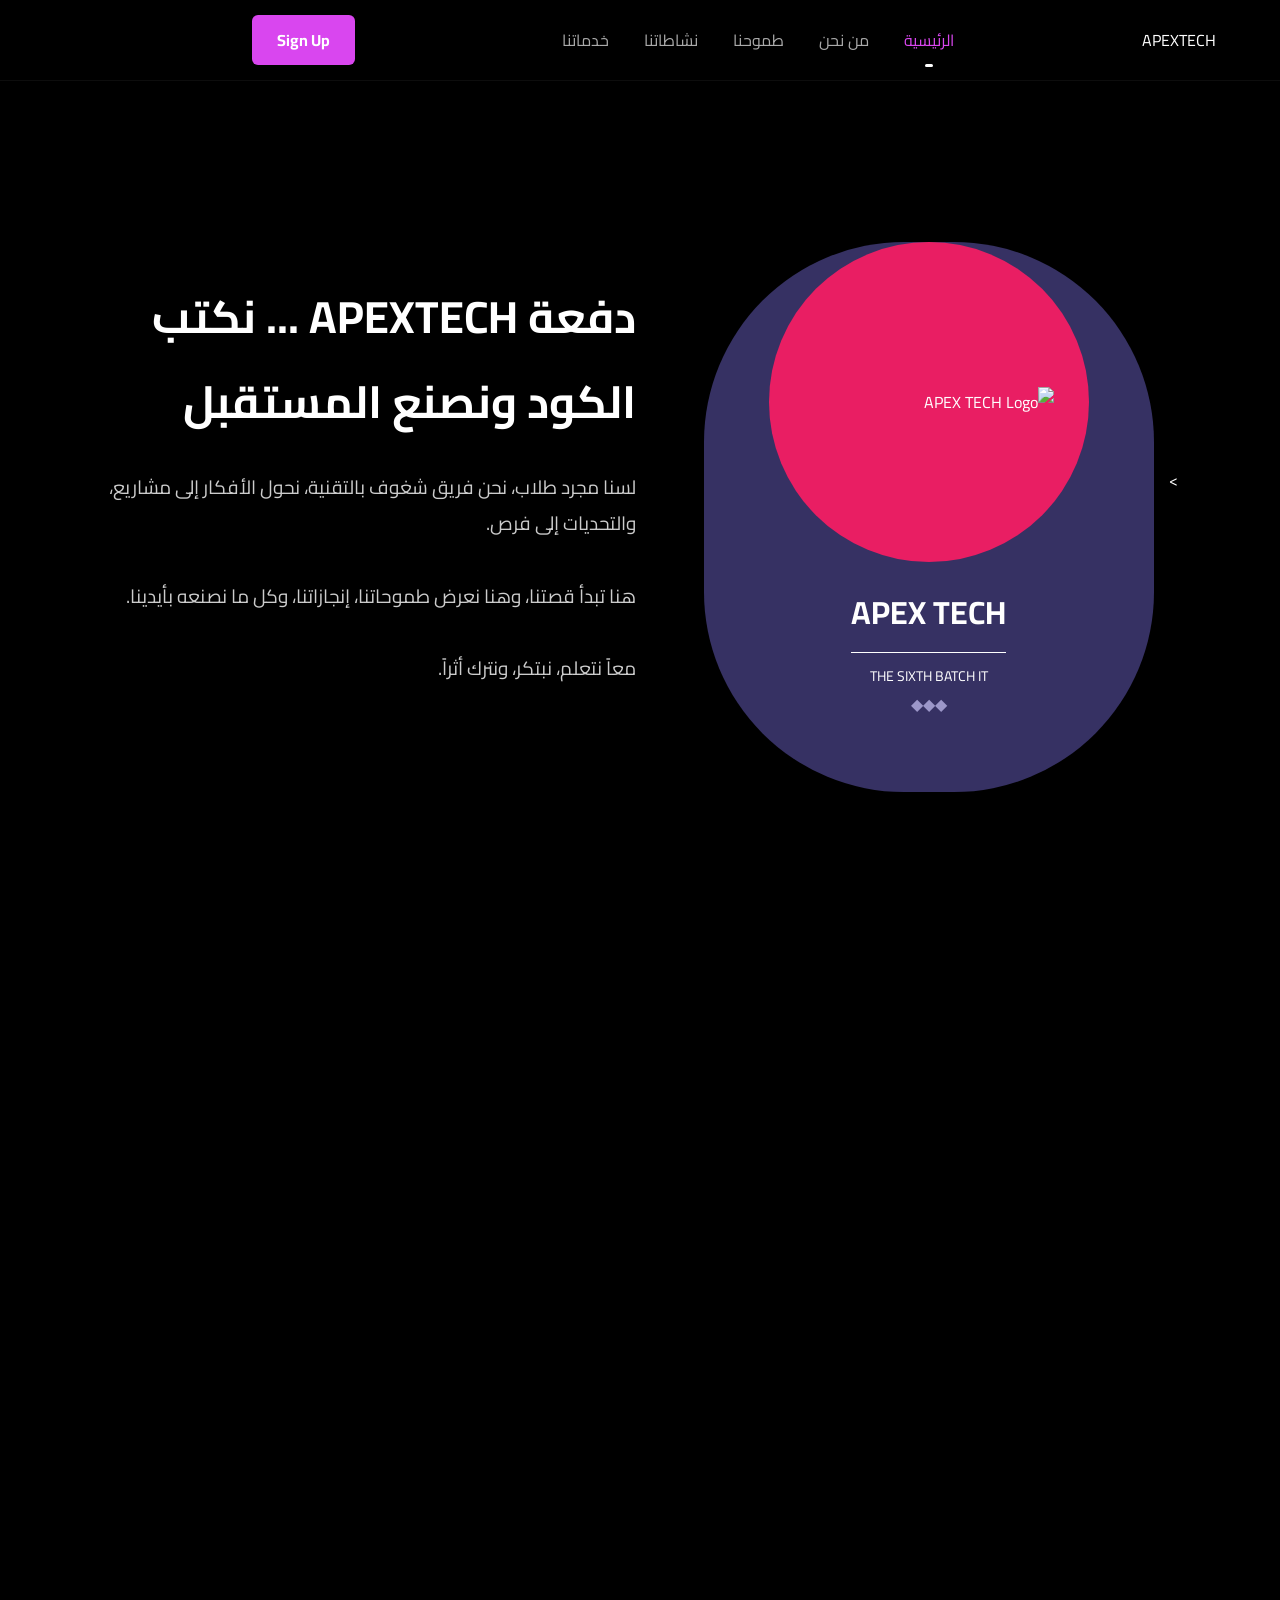
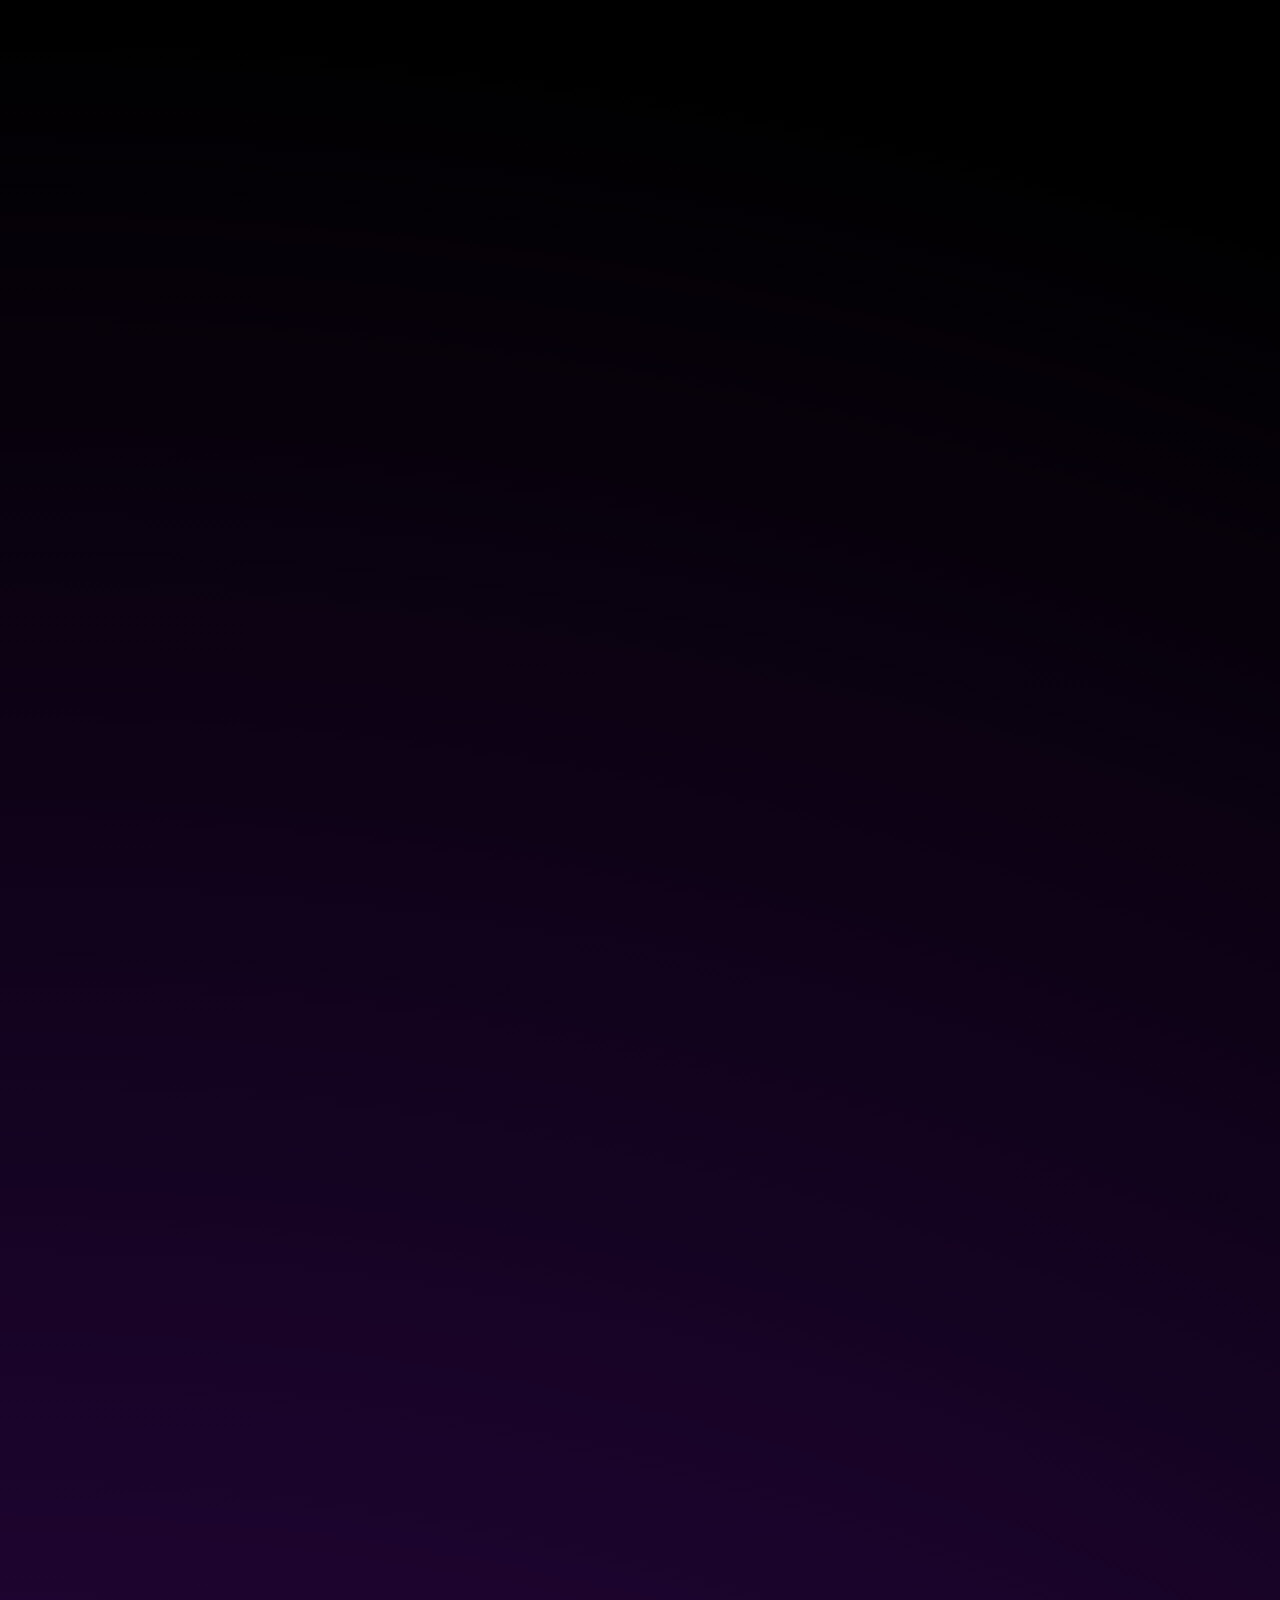
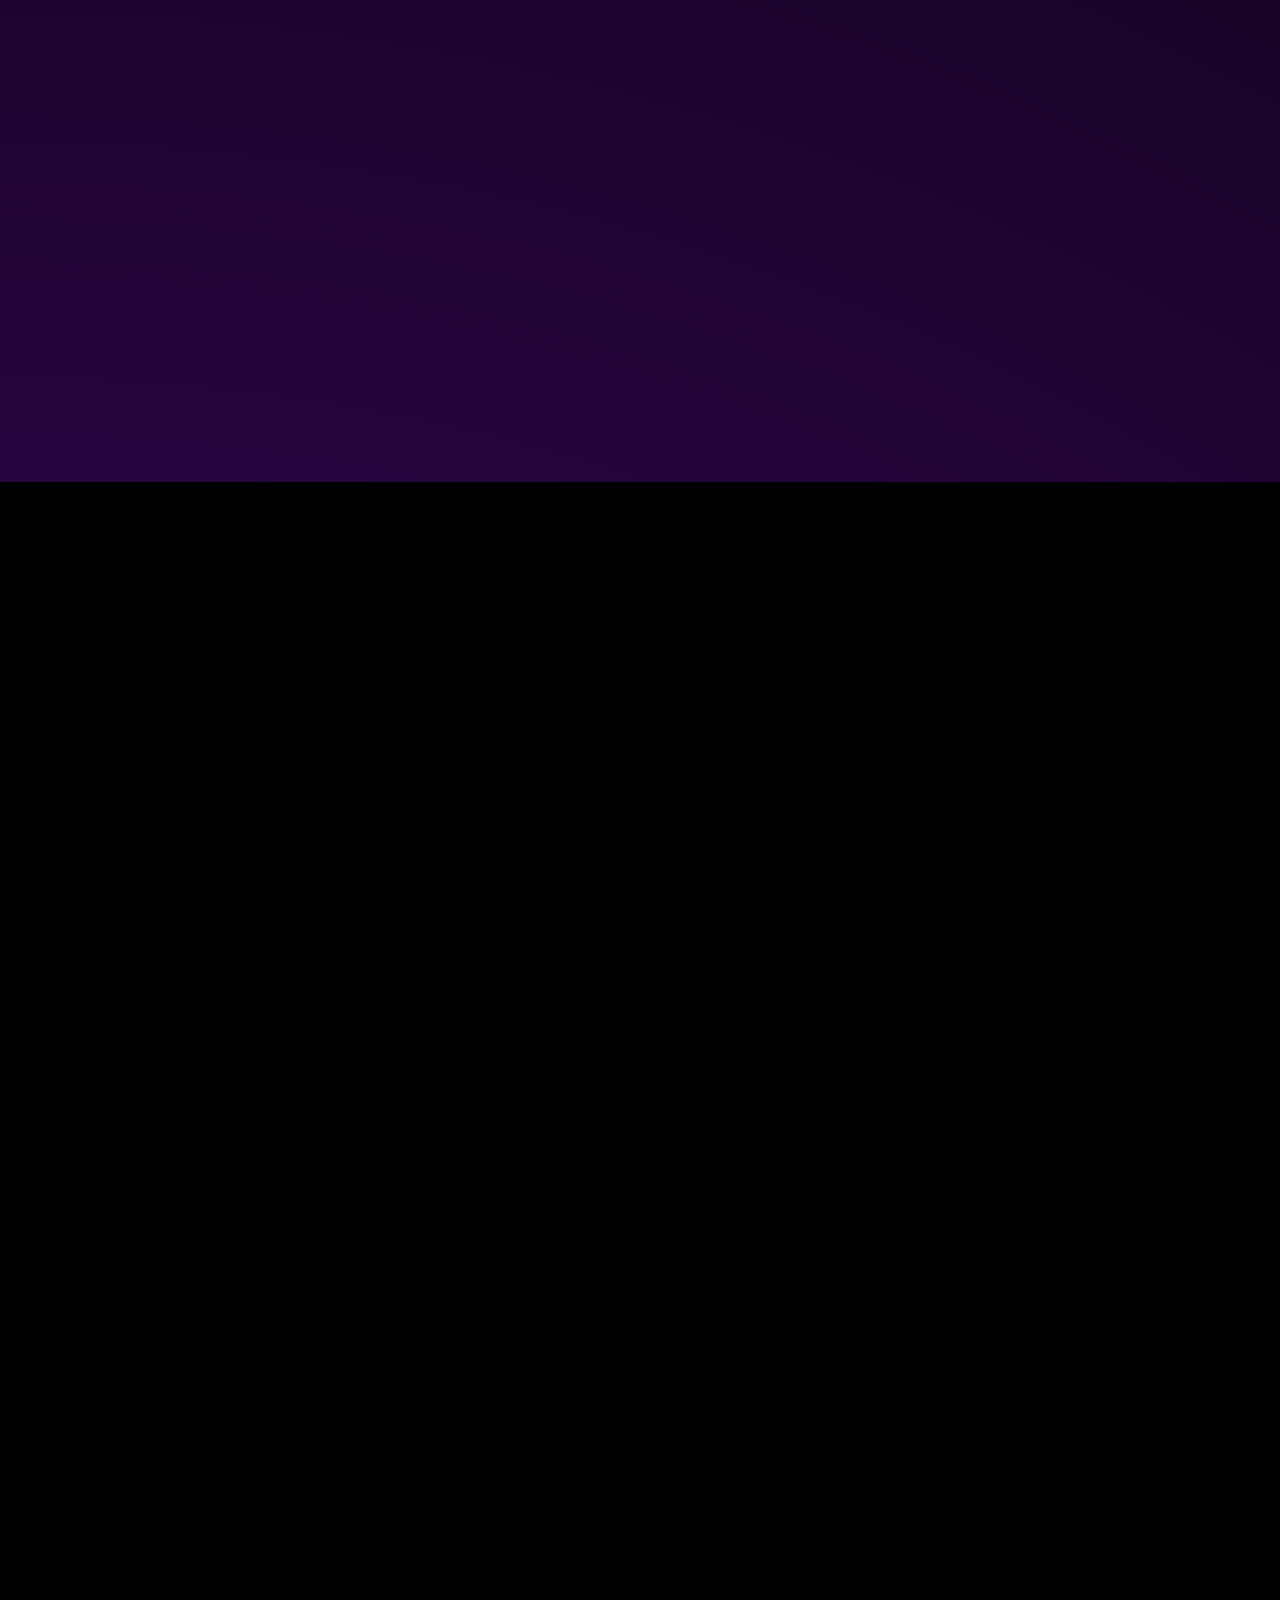
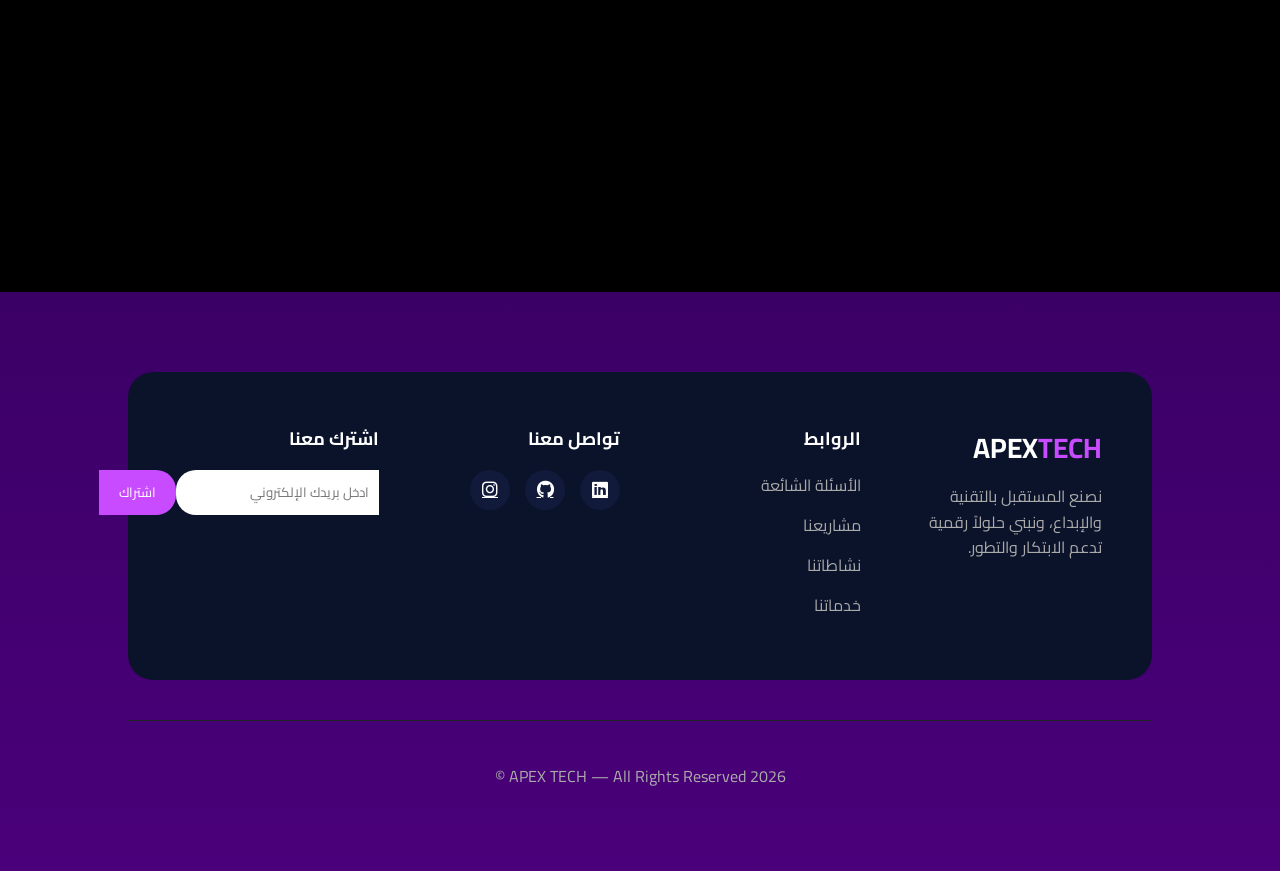
==== commit c605fd32: "Update firebase" ====
--- a/index.html
+++ b/index.html
@@ -291,7 +291,7 @@
     <h3>الروابط</h3>
     <ul>
     <li><a href="faq.html">الأسئلة الشائعة</a></li>
-    <li><a href="projects.html">مشاريعنا</a></li>
+    <li><a href="#">مشاريعنا</a></li>
     <li><a href="#">نشاطاتنا</a></li>
     <li><a href="#">خدماتنا</a></li>
     </ul>
@@ -303,10 +303,9 @@
     
     <div class="social">
     
-    <a href="https://LinkedIn.com" target="_blank"><i class="fab fa-linkedin"></i></a>
-    <a href="https://github.com" target="_blank"><i class="fab fa-github"></i></a>
-    <a href="https://www.instagram.com/apex.tech6?igsh=OGZndmE1eXo3cHd2
-    " target="_blank"><i class="fab fa-instagram"></i></a>
+    <a href="#"><i class="fab fa-linkedin"></i></a>
+    <a href="#"><i class="fab fa-github"></i></a>
+    <a href="#"><i class="fab fa-instagram"></i></a>
     
     </div>
     
--- a/styles.css
+++ b/styles.css
@@ -119,8 +119,8 @@
 
 .ellipse-bg {
     position: absolute;
-    width: 380px;
-    height: 500px;
+    width: 450px;
+    height: 550px;
     background: rgba(90, 82, 165, 0.6);
     border-radius: 200px;
     z-index: 1;
@@ -129,19 +129,18 @@
 .logo-wrapper {
     position: relative;
     z-index: 3;
-    width: 400px;
-    height: 250px;
+    width: 320px;
+    height: 320px;
     background: #e91e63;
     /* اللون الوردي خلف اللوجو */
     border-radius: 50%;
     display: flex;
     justify-content: center;
     align-items: center;
-    top: 15px;
 }
 
 .main-logo {
-    width: 350px;
+    width: 250px;
     z-index: 4;
 }
 
@@ -149,7 +148,7 @@
     position: relative;
     z-index: 3;
     text-align: center;
-    margin-top: 70px;
+    margin-top: 20px;
 }
 
 .batch-info h2 {
@@ -159,7 +158,7 @@
 
 .batch-info p {
     border-top: 1px solid #fff;
-    margin-top: 20px;
+    margin-top: 10px;
     padding-top: 10px;
     font-size: 14px;
 }
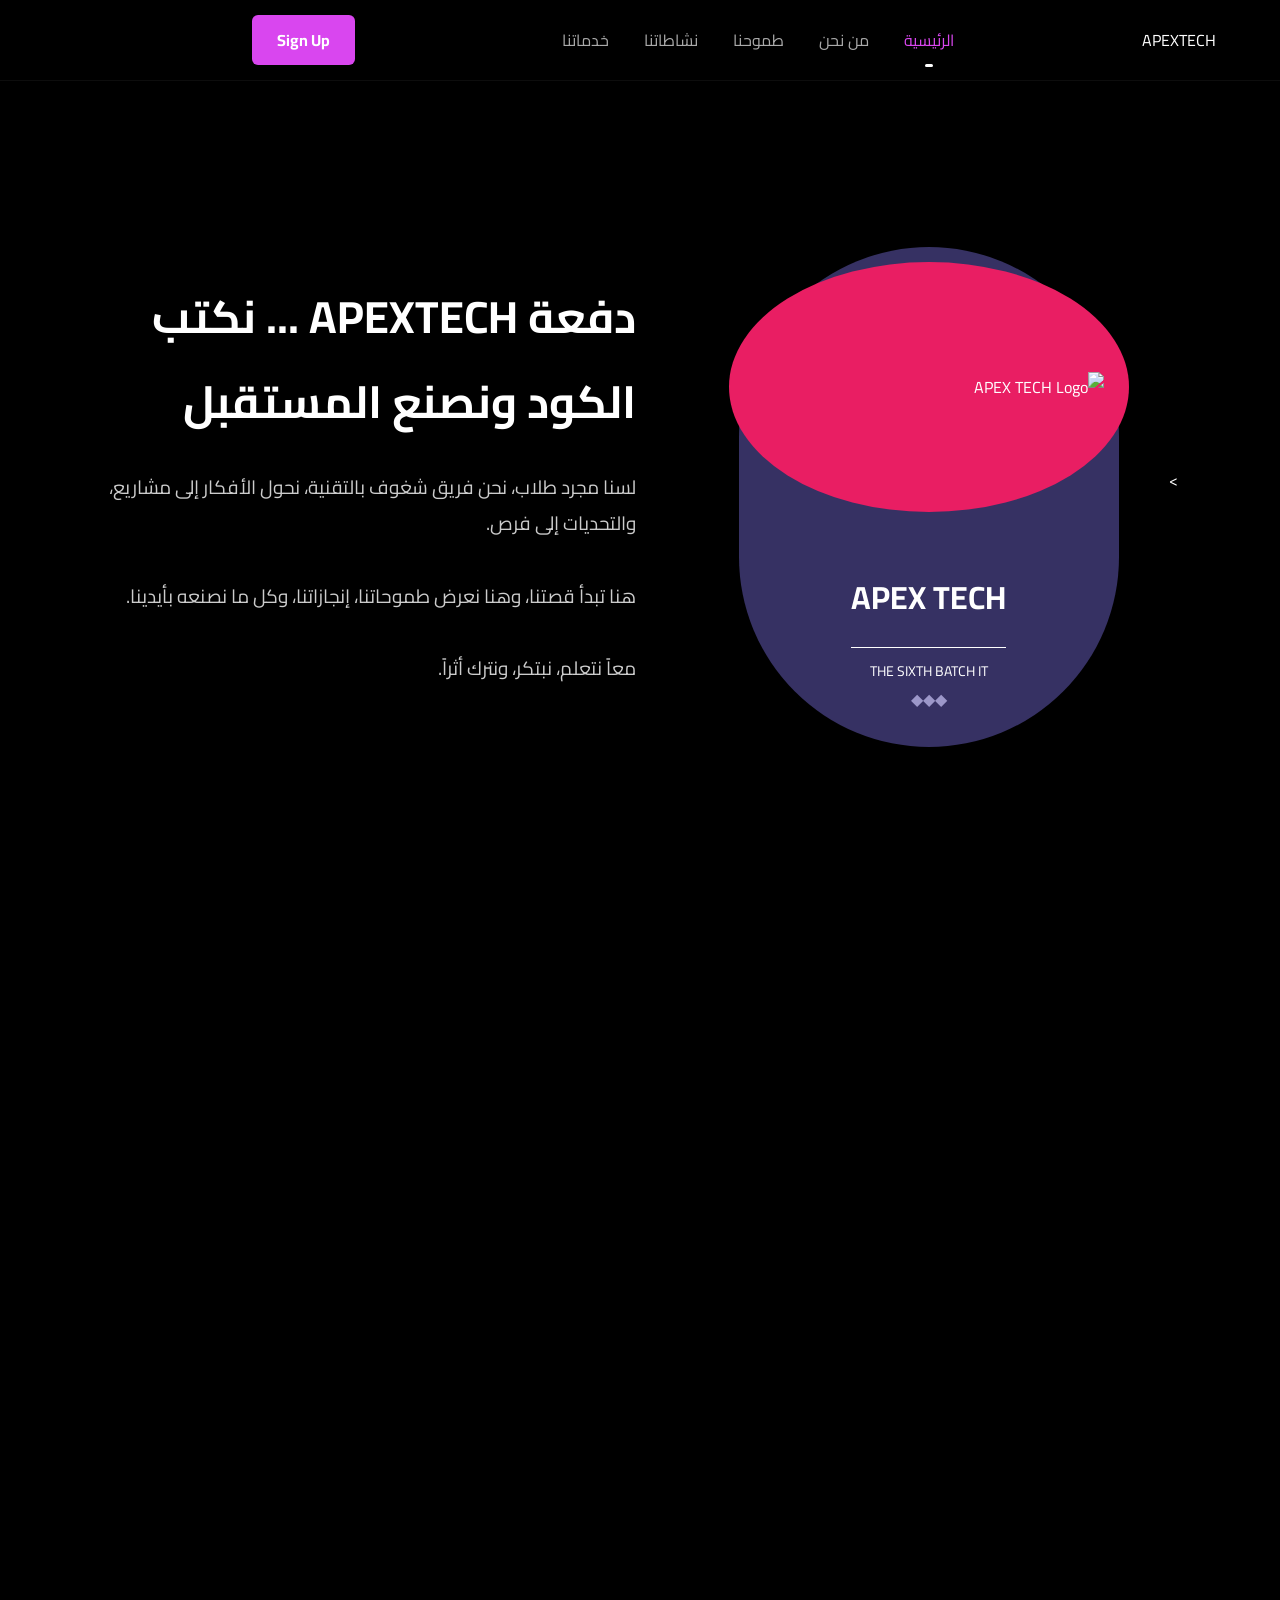
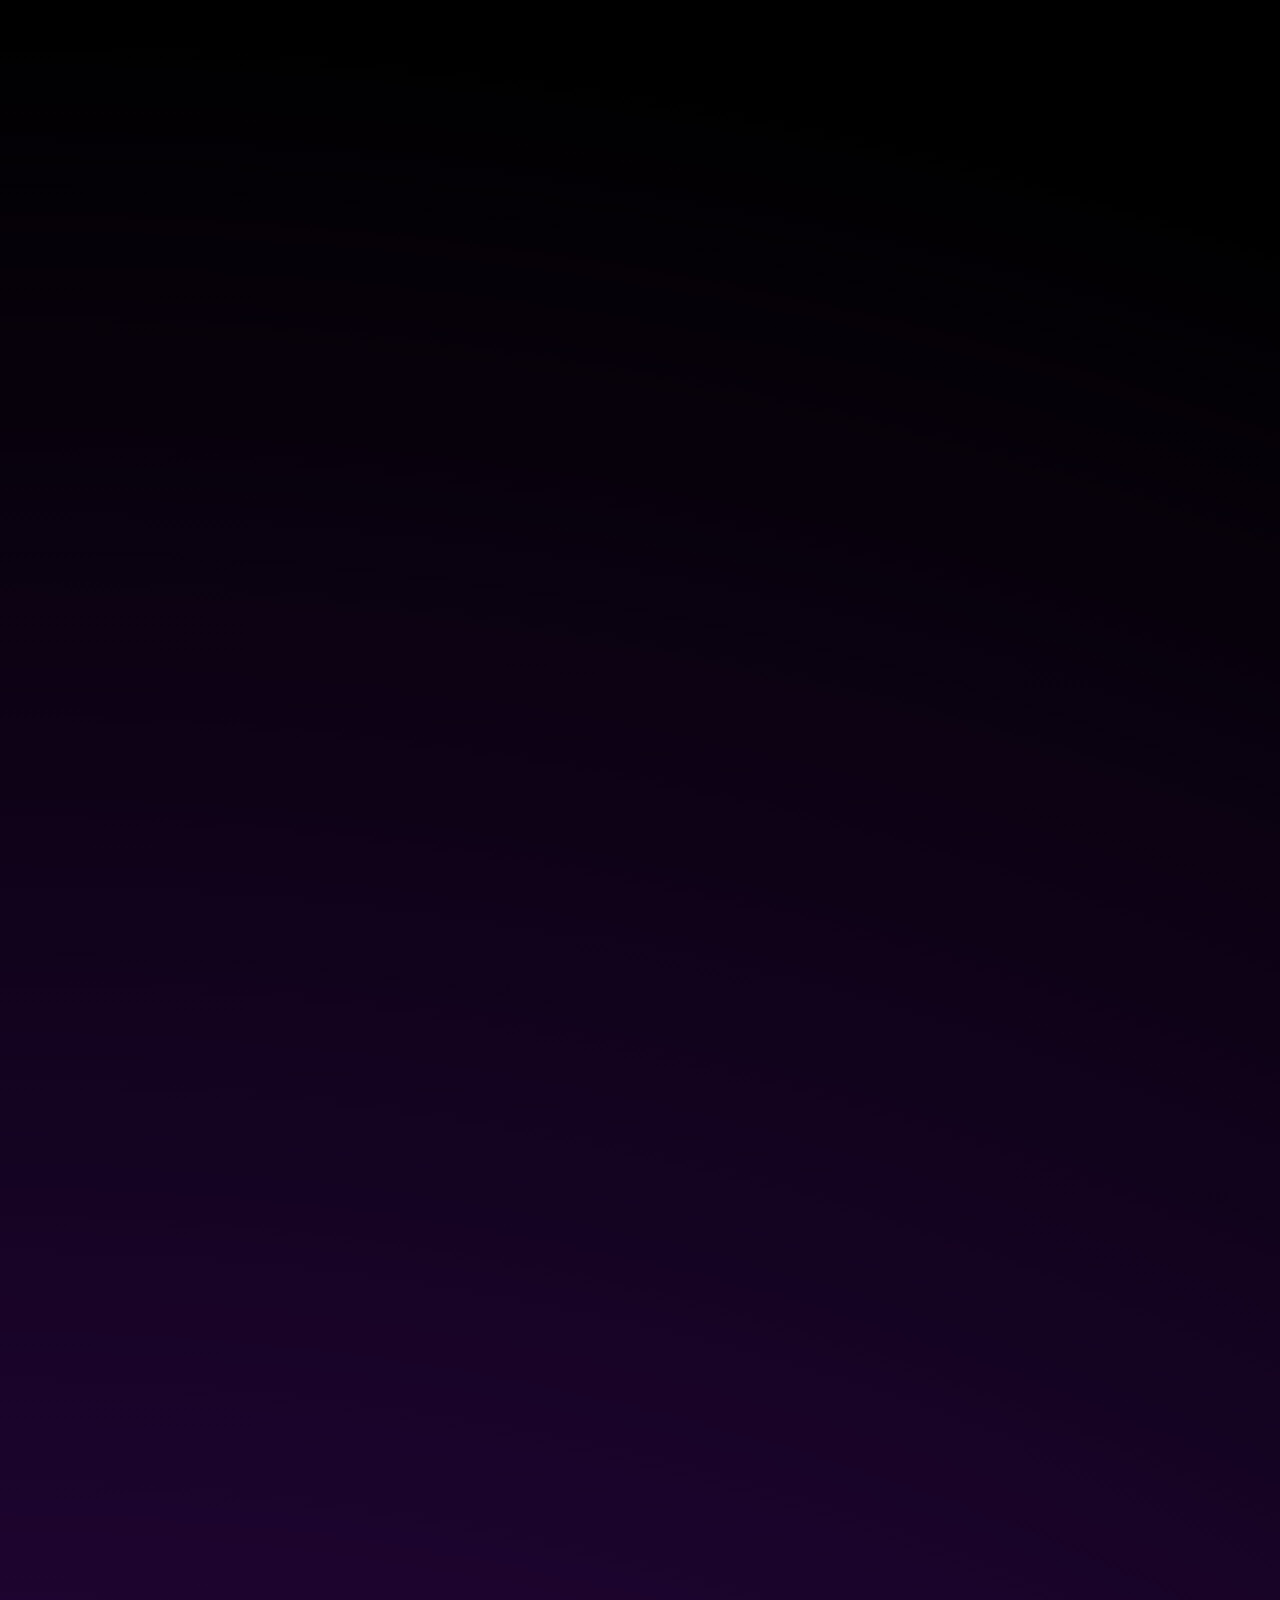
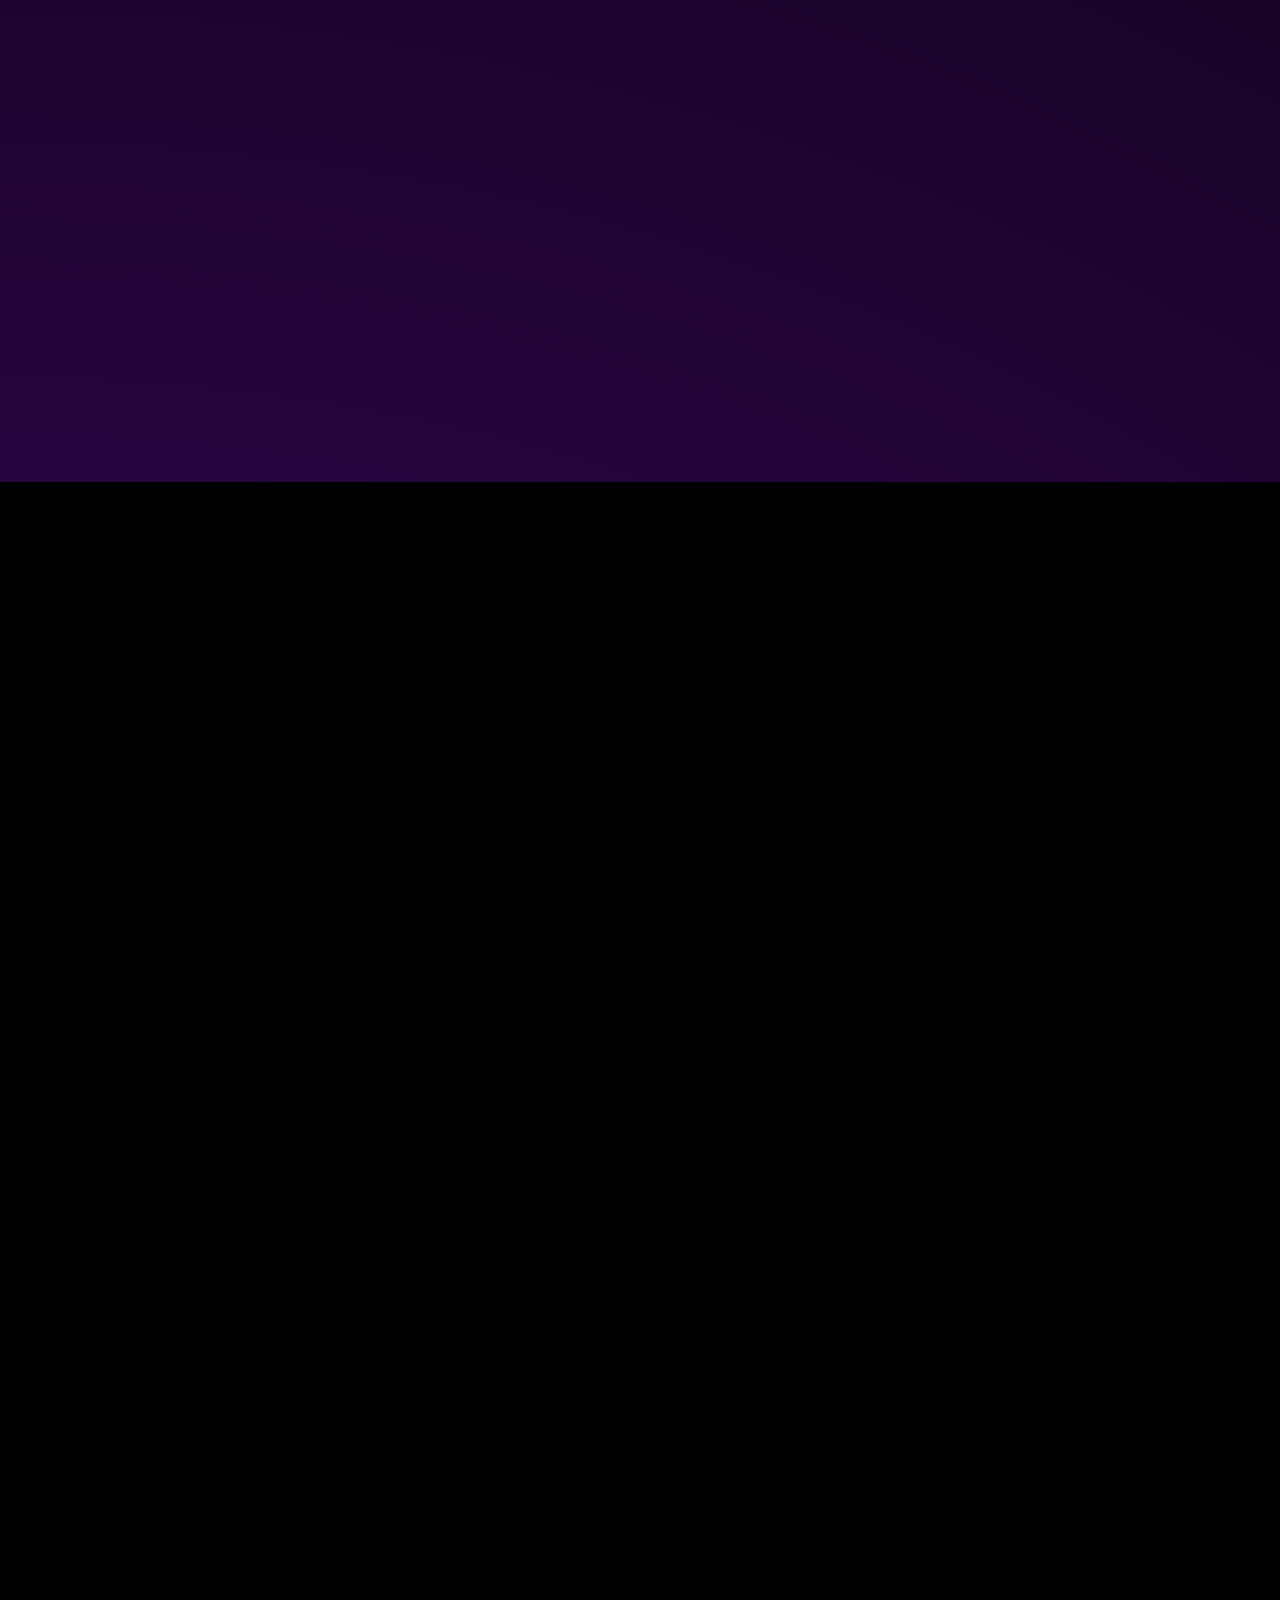
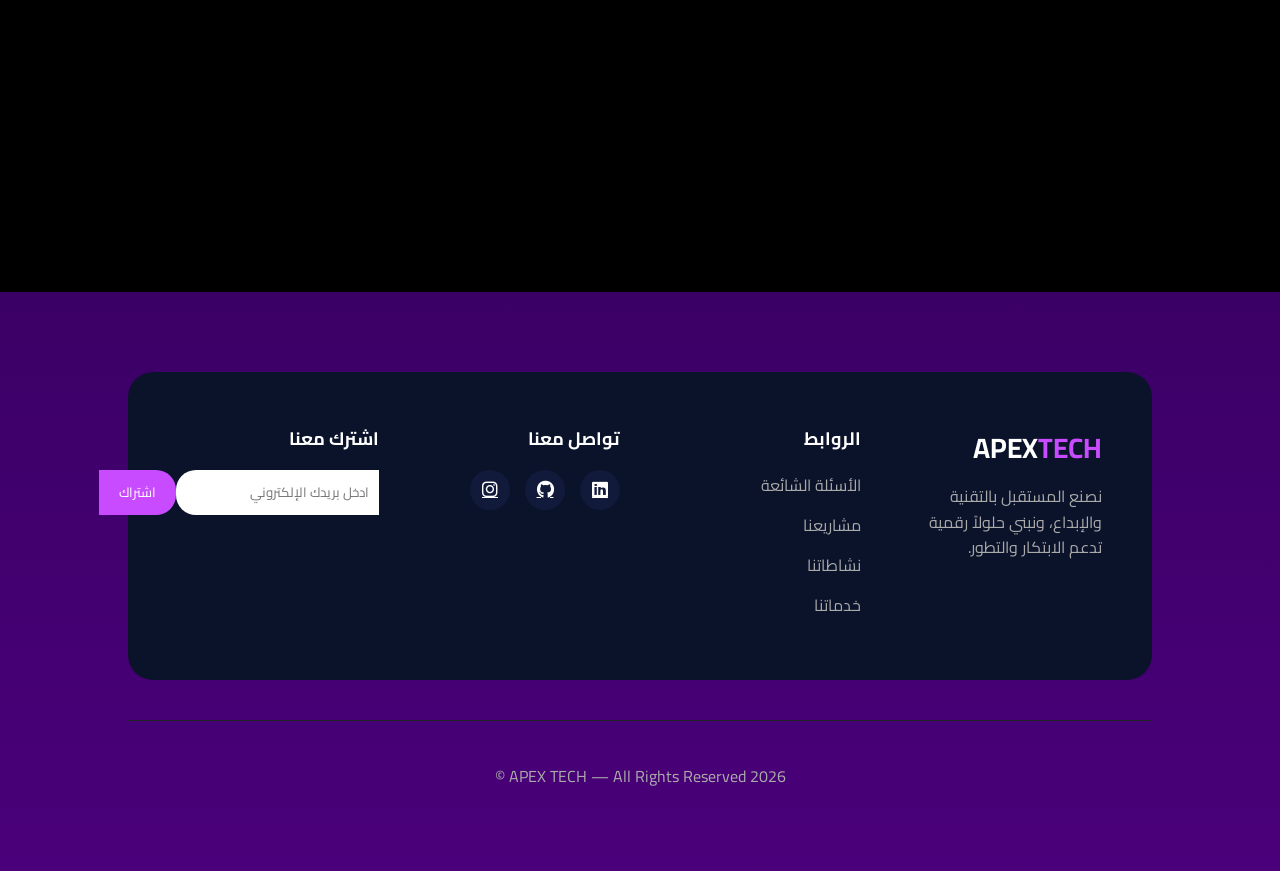
==== commit 9e68bc20: "Merge pull request #2 from mawddah-saleh/main edit" ====
--- a/index.html
+++ b/index.html
@@ -291,7 +291,7 @@
     <h3>الروابط</h3>
     <ul>
     <li><a href="faq.html">الأسئلة الشائعة</a></li>
-    <li><a href="#">مشاريعنا</a></li>
+    <li><a href="projects.html">مشاريعنا</a></li>
     <li><a href="#">نشاطاتنا</a></li>
     <li><a href="#">خدماتنا</a></li>
     </ul>
@@ -303,9 +303,10 @@
     
     <div class="social">
     
-    <a href="#"><i class="fab fa-linkedin"></i></a>
-    <a href="#"><i class="fab fa-github"></i></a>
-    <a href="#"><i class="fab fa-instagram"></i></a>
+    <a href="https://LinkedIn.com" target="_blank"><i class="fab fa-linkedin"></i></a>
+    <a href="https://github.com" target="_blank"><i class="fab fa-github"></i></a>
+    <a href="https://www.instagram.com/apex.tech6?igsh=OGZndmE1eXo3cHd2
+    " target="_blank"><i class="fab fa-instagram"></i></a>
     
     </div>
     
--- a/styles.css
+++ b/styles.css
@@ -119,8 +119,8 @@
 
 .ellipse-bg {
     position: absolute;
-    width: 450px;
-    height: 550px;
+    width: 380px;
+    height: 500px;
     background: rgba(90, 82, 165, 0.6);
     border-radius: 200px;
     z-index: 1;
@@ -129,18 +129,19 @@
 .logo-wrapper {
     position: relative;
     z-index: 3;
-    width: 320px;
-    height: 320px;
+    width: 400px;
+    height: 250px;
     background: #e91e63;
     /* اللون الوردي خلف اللوجو */
     border-radius: 50%;
     display: flex;
     justify-content: center;
     align-items: center;
+    top: 15px;
 }
 
 .main-logo {
-    width: 250px;
+    width: 350px;
     z-index: 4;
 }
 
@@ -148,7 +149,7 @@
     position: relative;
     z-index: 3;
     text-align: center;
-    margin-top: 20px;
+    margin-top: 70px;
 }
 
 .batch-info h2 {
@@ -158,7 +159,7 @@
 
 .batch-info p {
     border-top: 1px solid #fff;
-    margin-top: 10px;
+    margin-top: 20px;
     padding-top: 10px;
     font-size: 14px;
 }
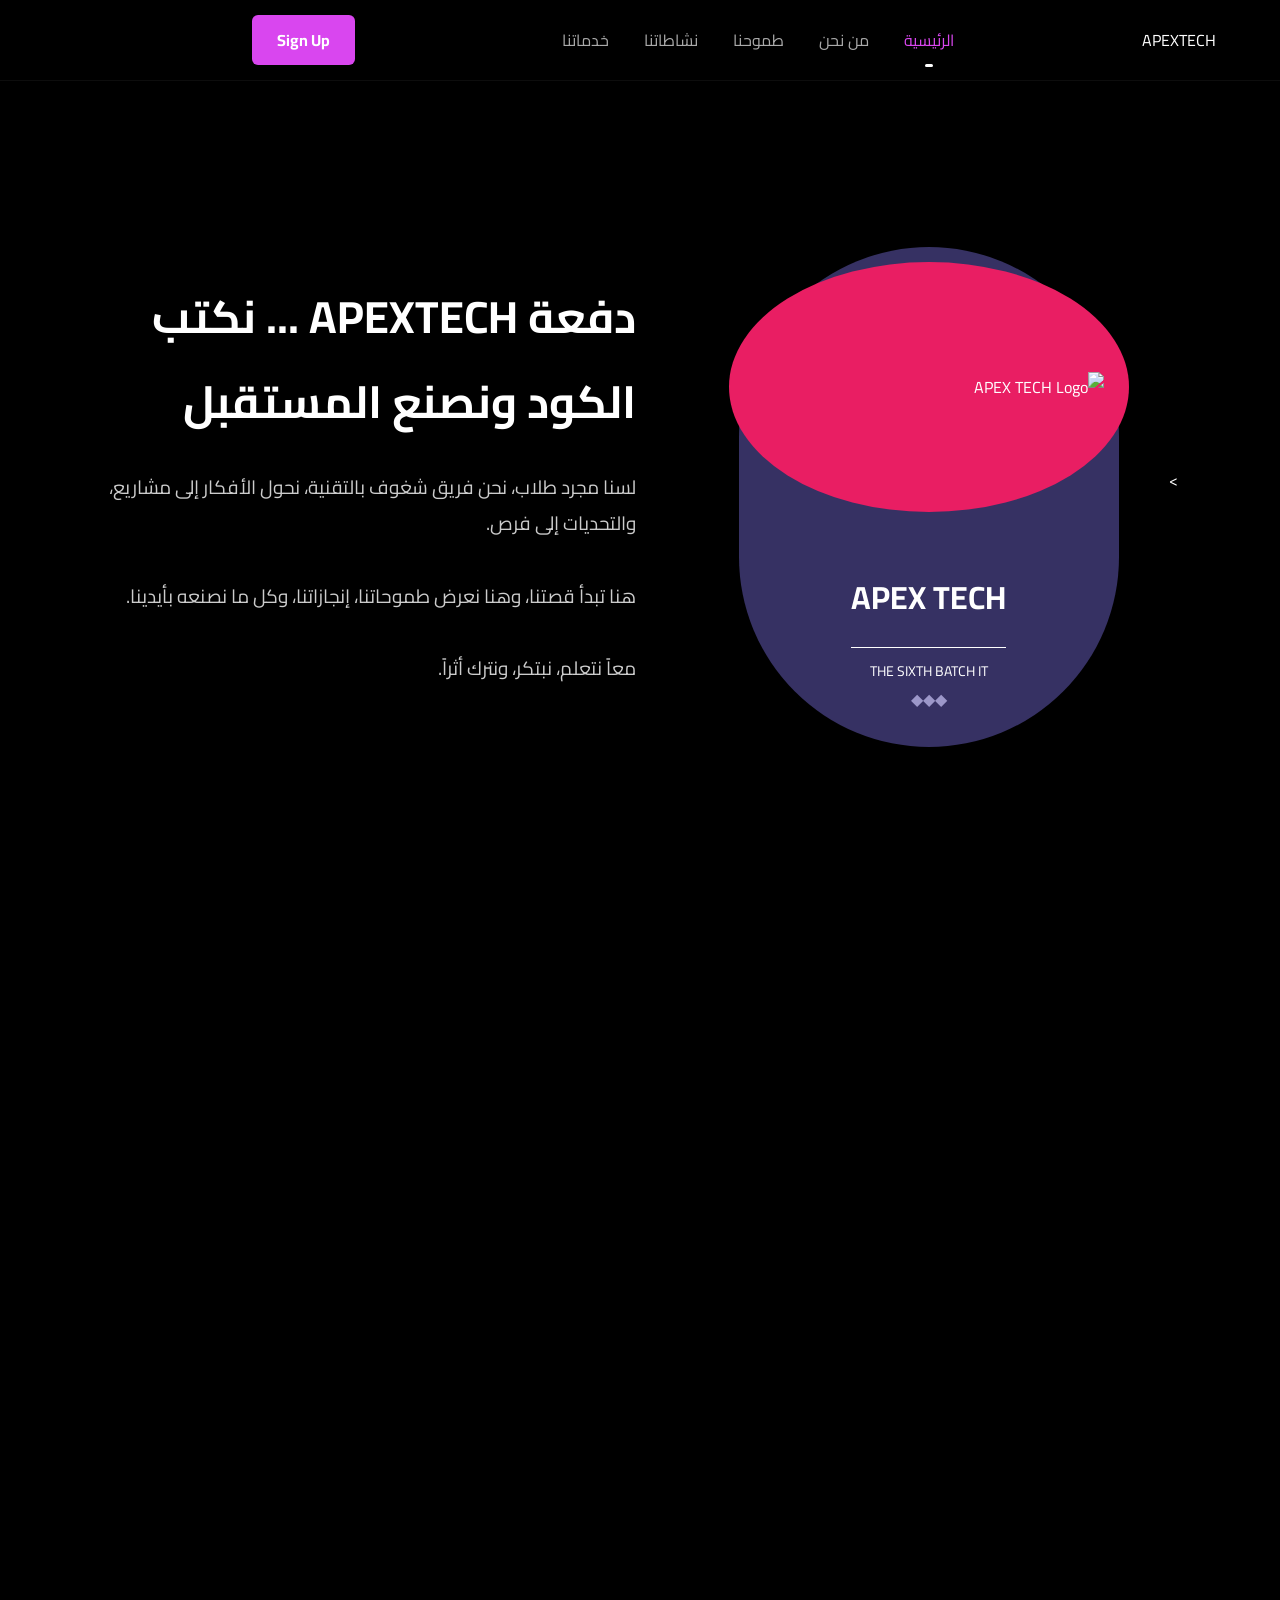
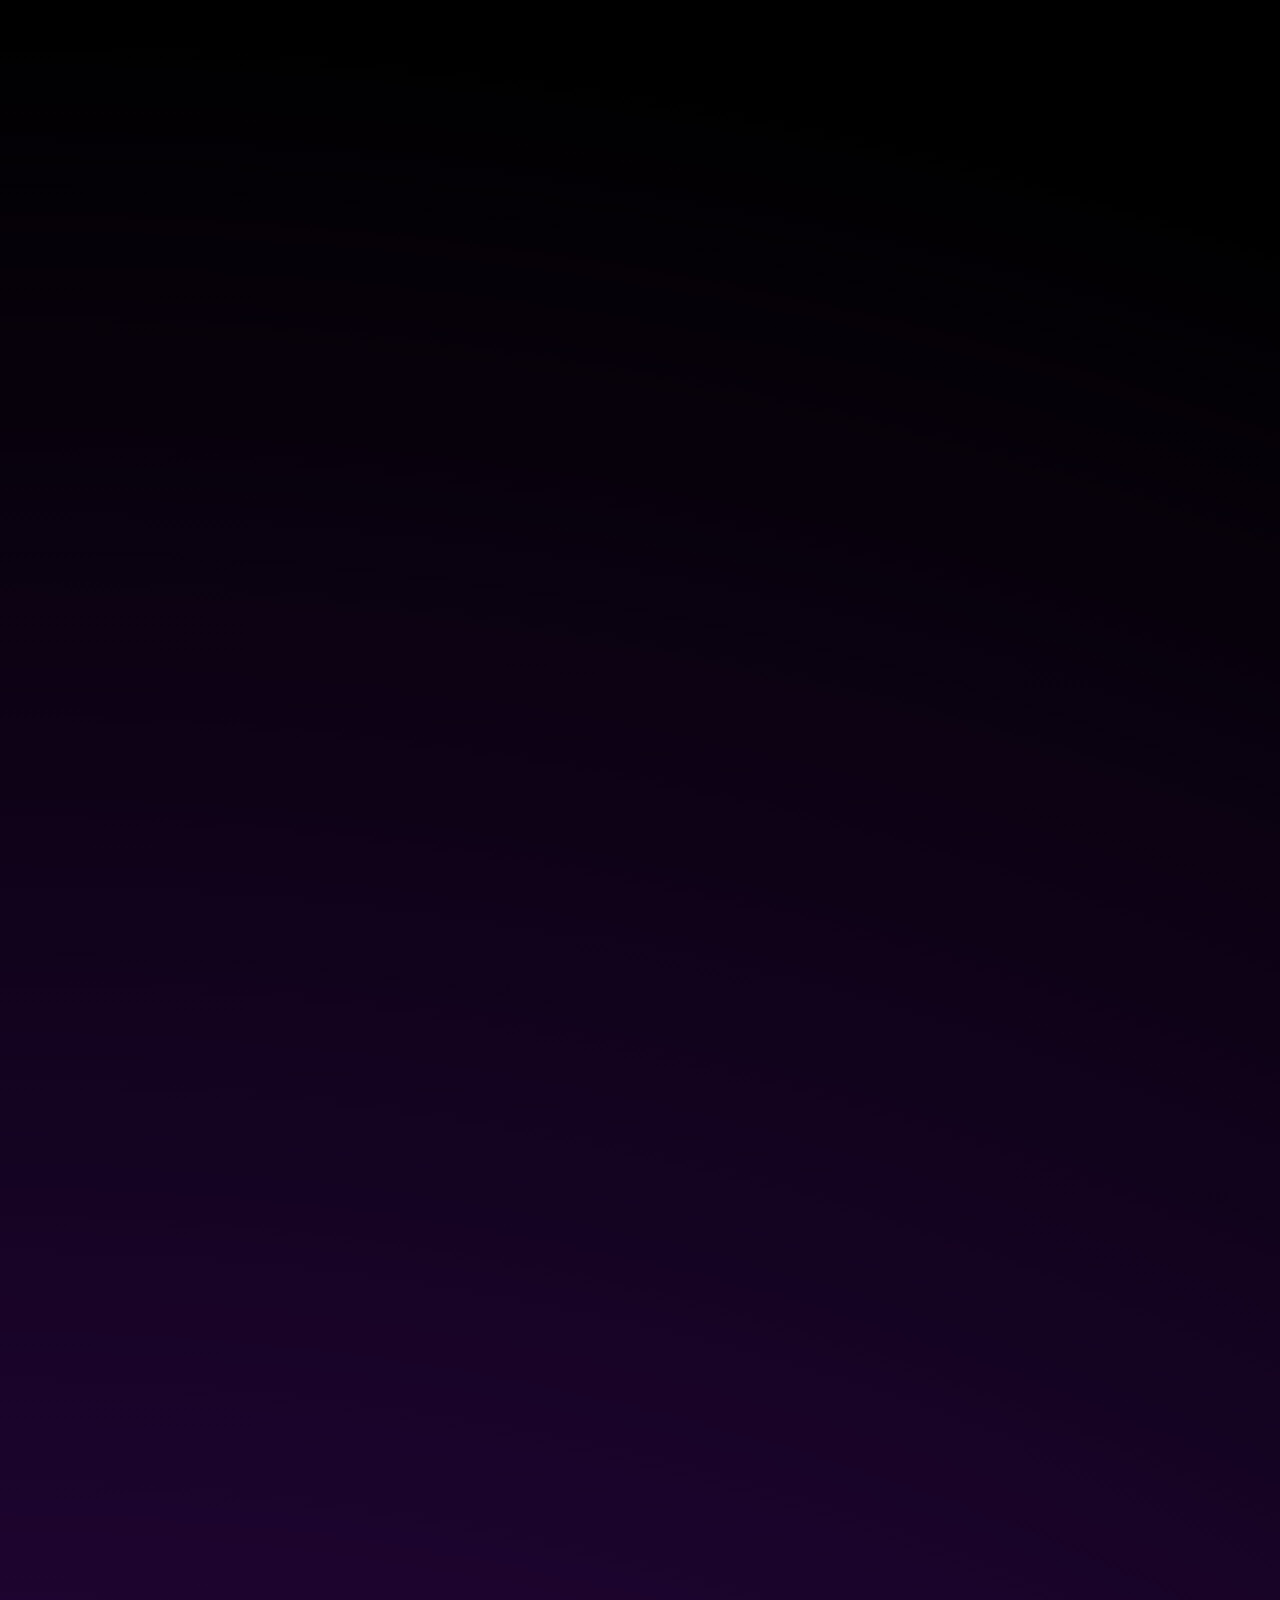
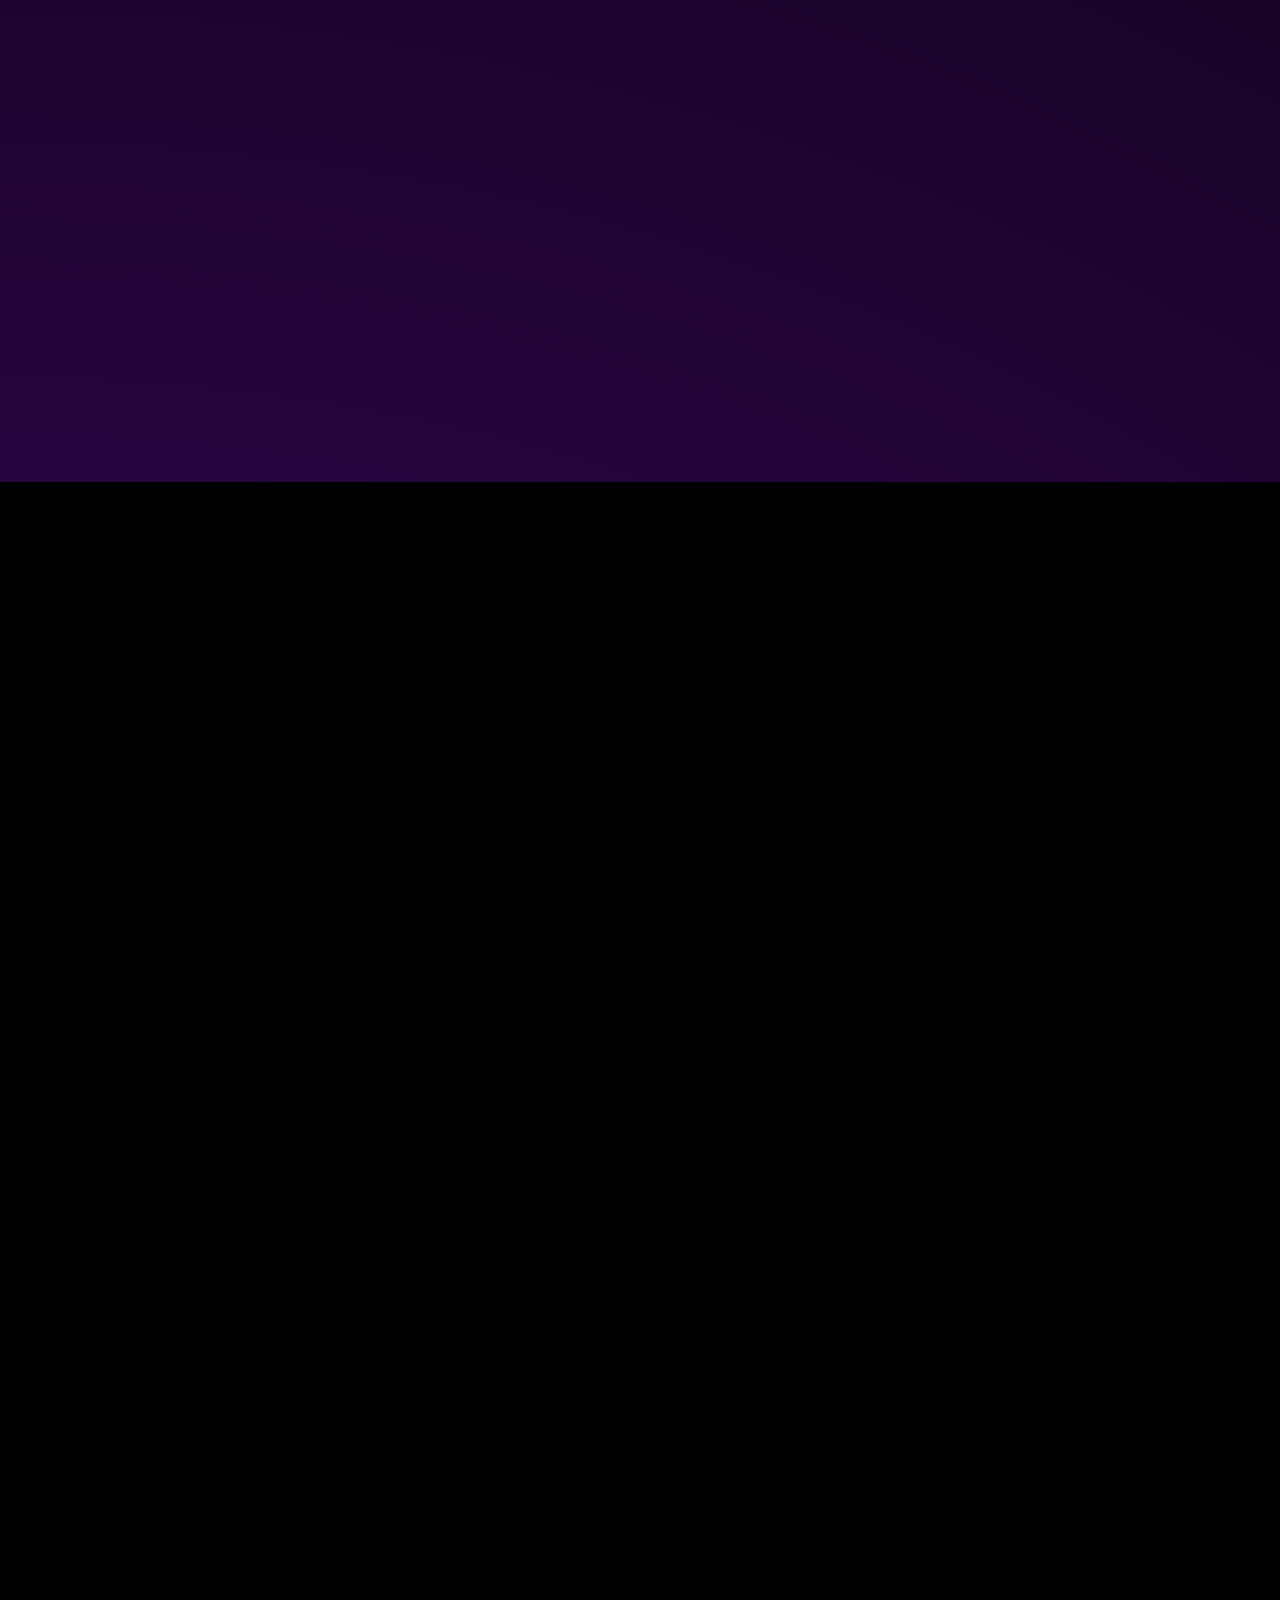
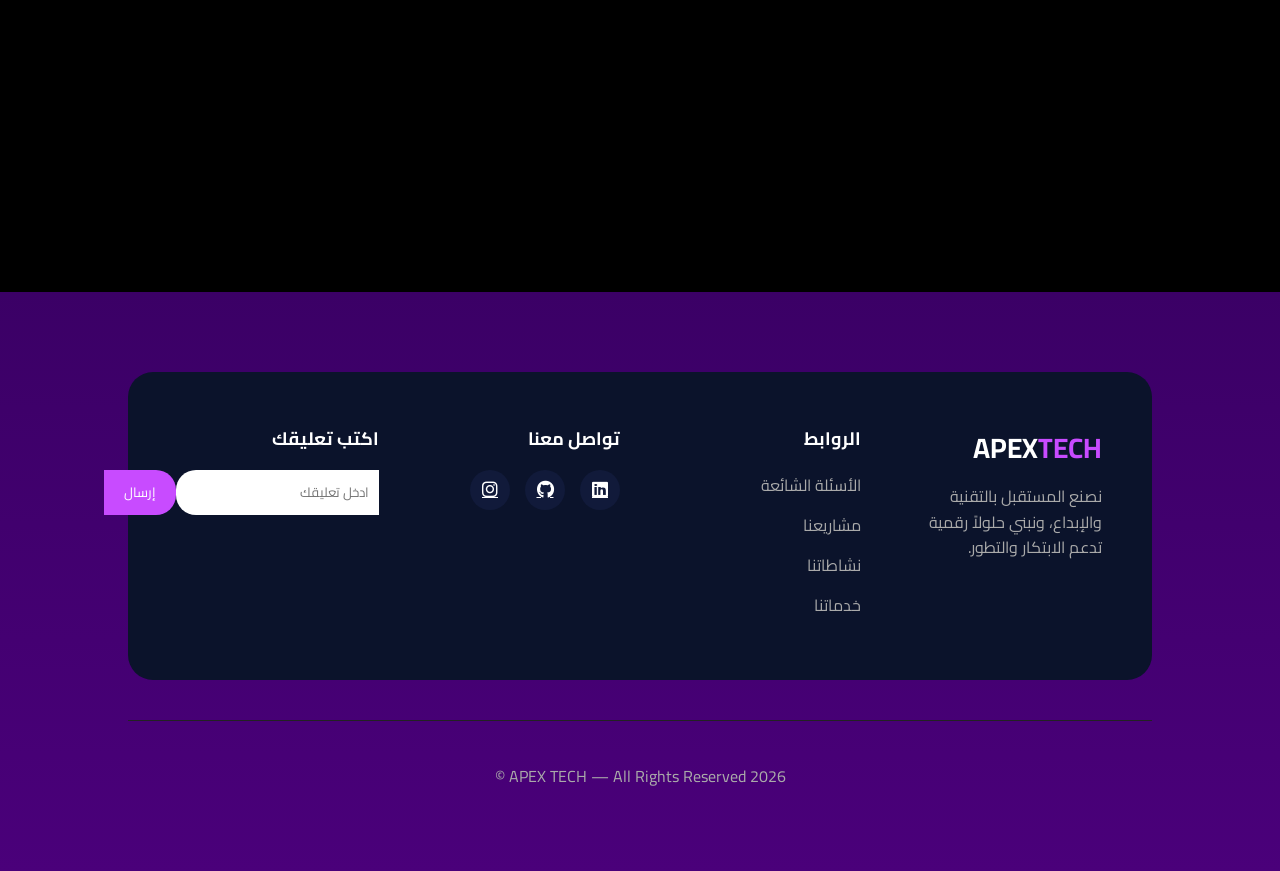
==== commit 57a471b8: "Merge pull request #3 from mawddah-saleh/main finsh" ====
--- a/index.html
+++ b/index.html
@@ -183,8 +183,8 @@
 <section id="services" class="services-section">
     
     <div class="video-container reveal">
-        <video autoplay muted loop playsinline class="bg-video">
-            <source src="images/2.mp4" type="video/mp4">
+        <video autoplay muted loop playsinline class="bg-video2">
+            <source src="images/11.mp4" type="video/mp4">
         </video>
         
         <div class="video-overlay">
@@ -292,8 +292,8 @@
     <ul>
     <li><a href="faq.html">الأسئلة الشائعة</a></li>
     <li><a href="projects.html">مشاريعنا</a></li>
-    <li><a href="#">نشاطاتنا</a></li>
-    <li><a href="#">خدماتنا</a></li>
+    <li><a href="#activities">نشاطاتنا</a></li>
+    <li><a href="#services">خدماتنا</a></li>
     </ul>
     </div>
     
@@ -314,13 +314,13 @@
     
     <!-- Newsletter -->
     <div class="footer-col">
-    <h3>اشترك معنا</h3>
+    <h3>اكتب تعليقك</h3>
     
     <div class="newsletter">
     
-    <input type="email" placeholder="ادخل بريدك الإلكتروني">
-    
-    <button>اشتراك</button>
+    <input placeholder="ادخل تعليقك">
+    
+    <button>إرسال</button>
     
     </div>
     
--- a/styles.css
+++ b/styles.css
@@ -733,7 +733,19 @@
 .bg-video {
     position: absolute;
     top: 50%;
-    left: 50%;
+    left: 65%;
+    transform: translate(-50%, -50%);
+    min-width: 100%; 
+    min-height: 100%;
+    width: auto;
+    height: auto;
+    object-fit: cover; /* يضمن ملء المساحة دون تشويه */
+}
+
+.bg-video2 {
+    position: absolute;
+    top: 50%;
+    left: 60%;
     transform: translate(-50%, -50%);
     min-width: 100%; 
     min-height: 100%;
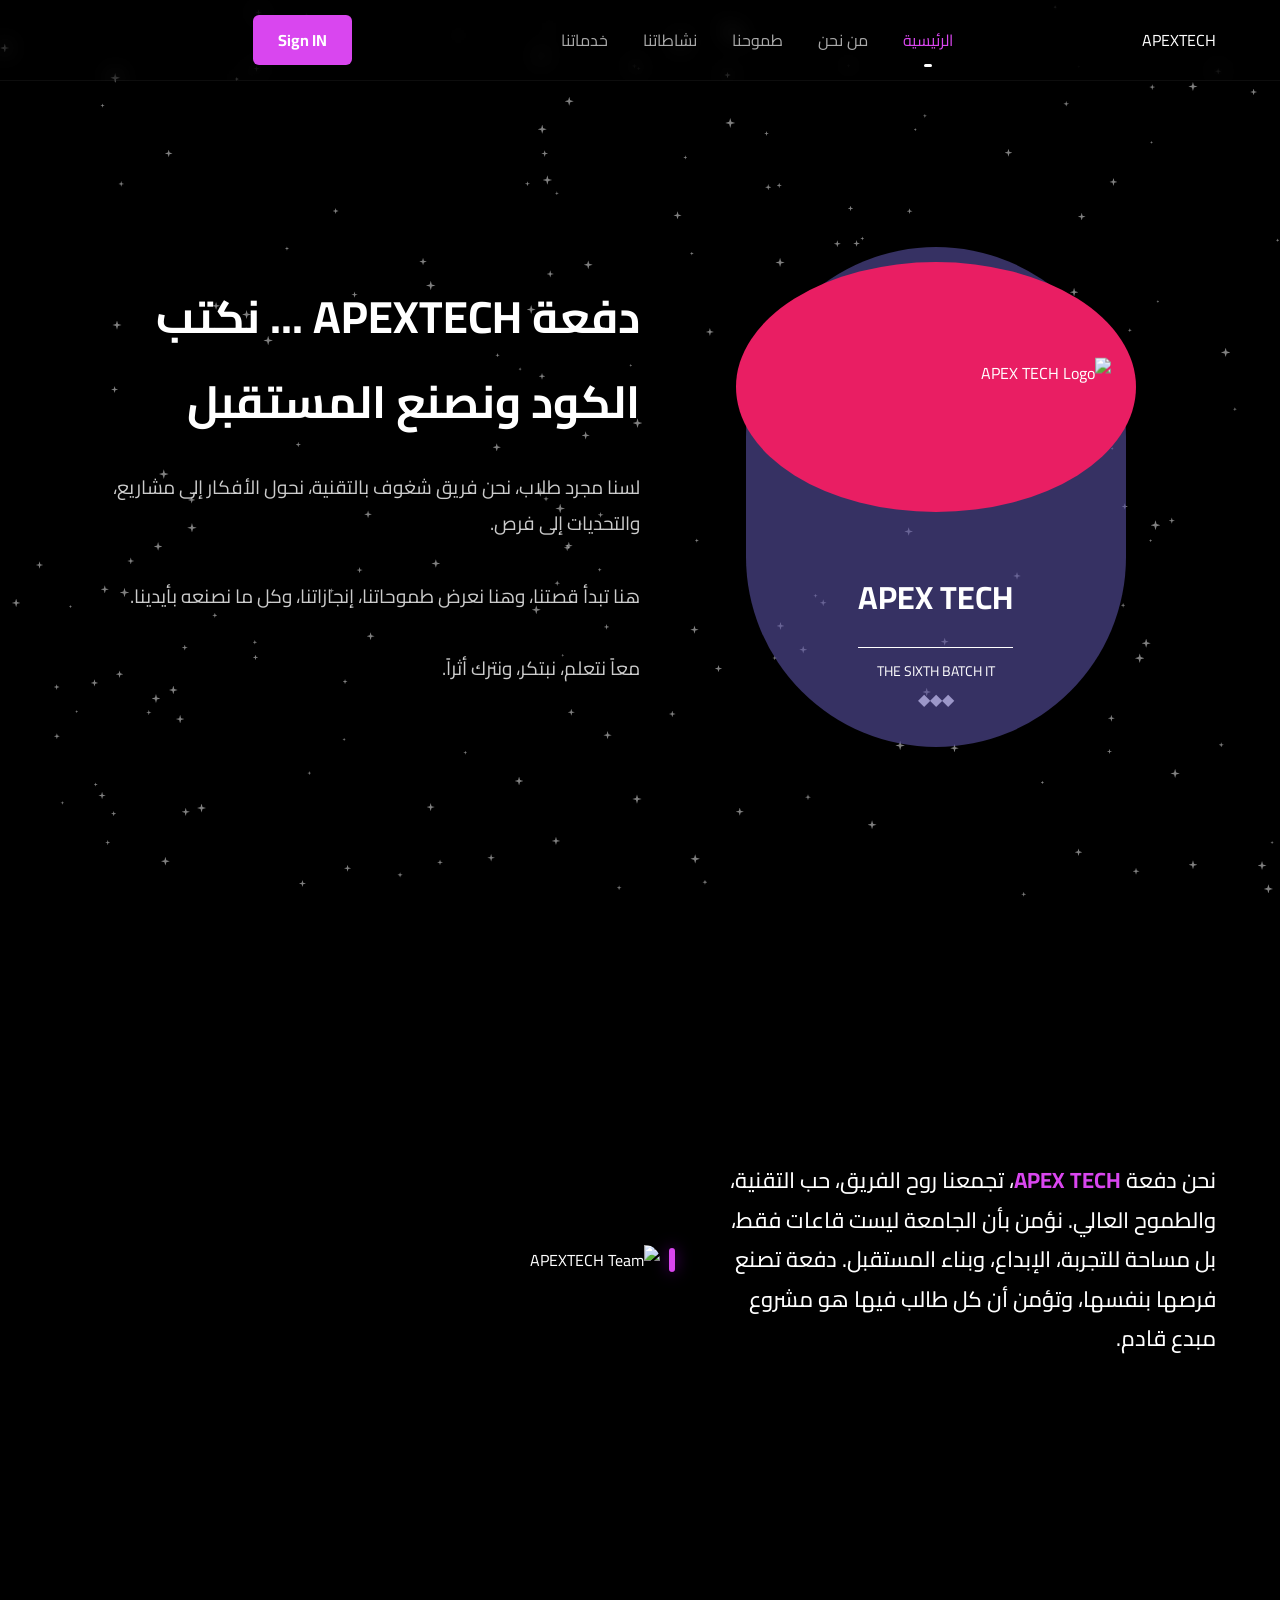
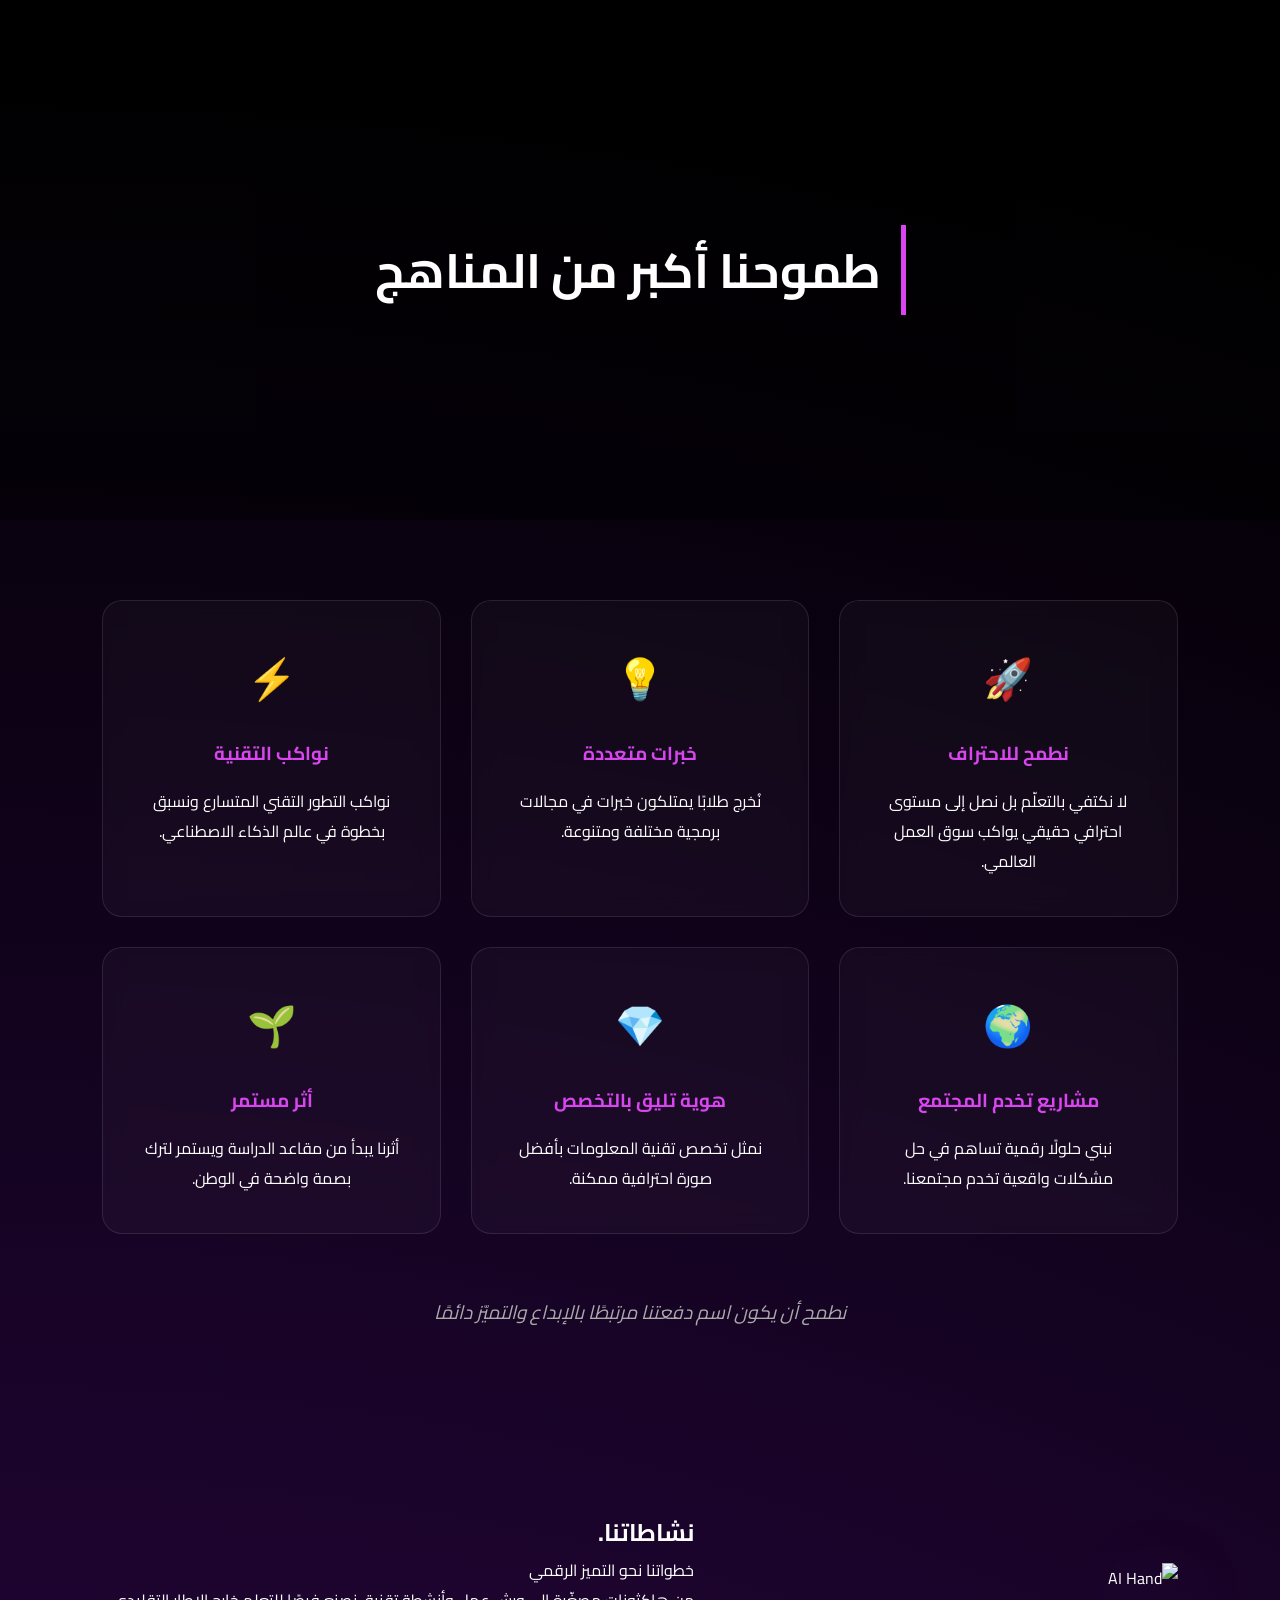
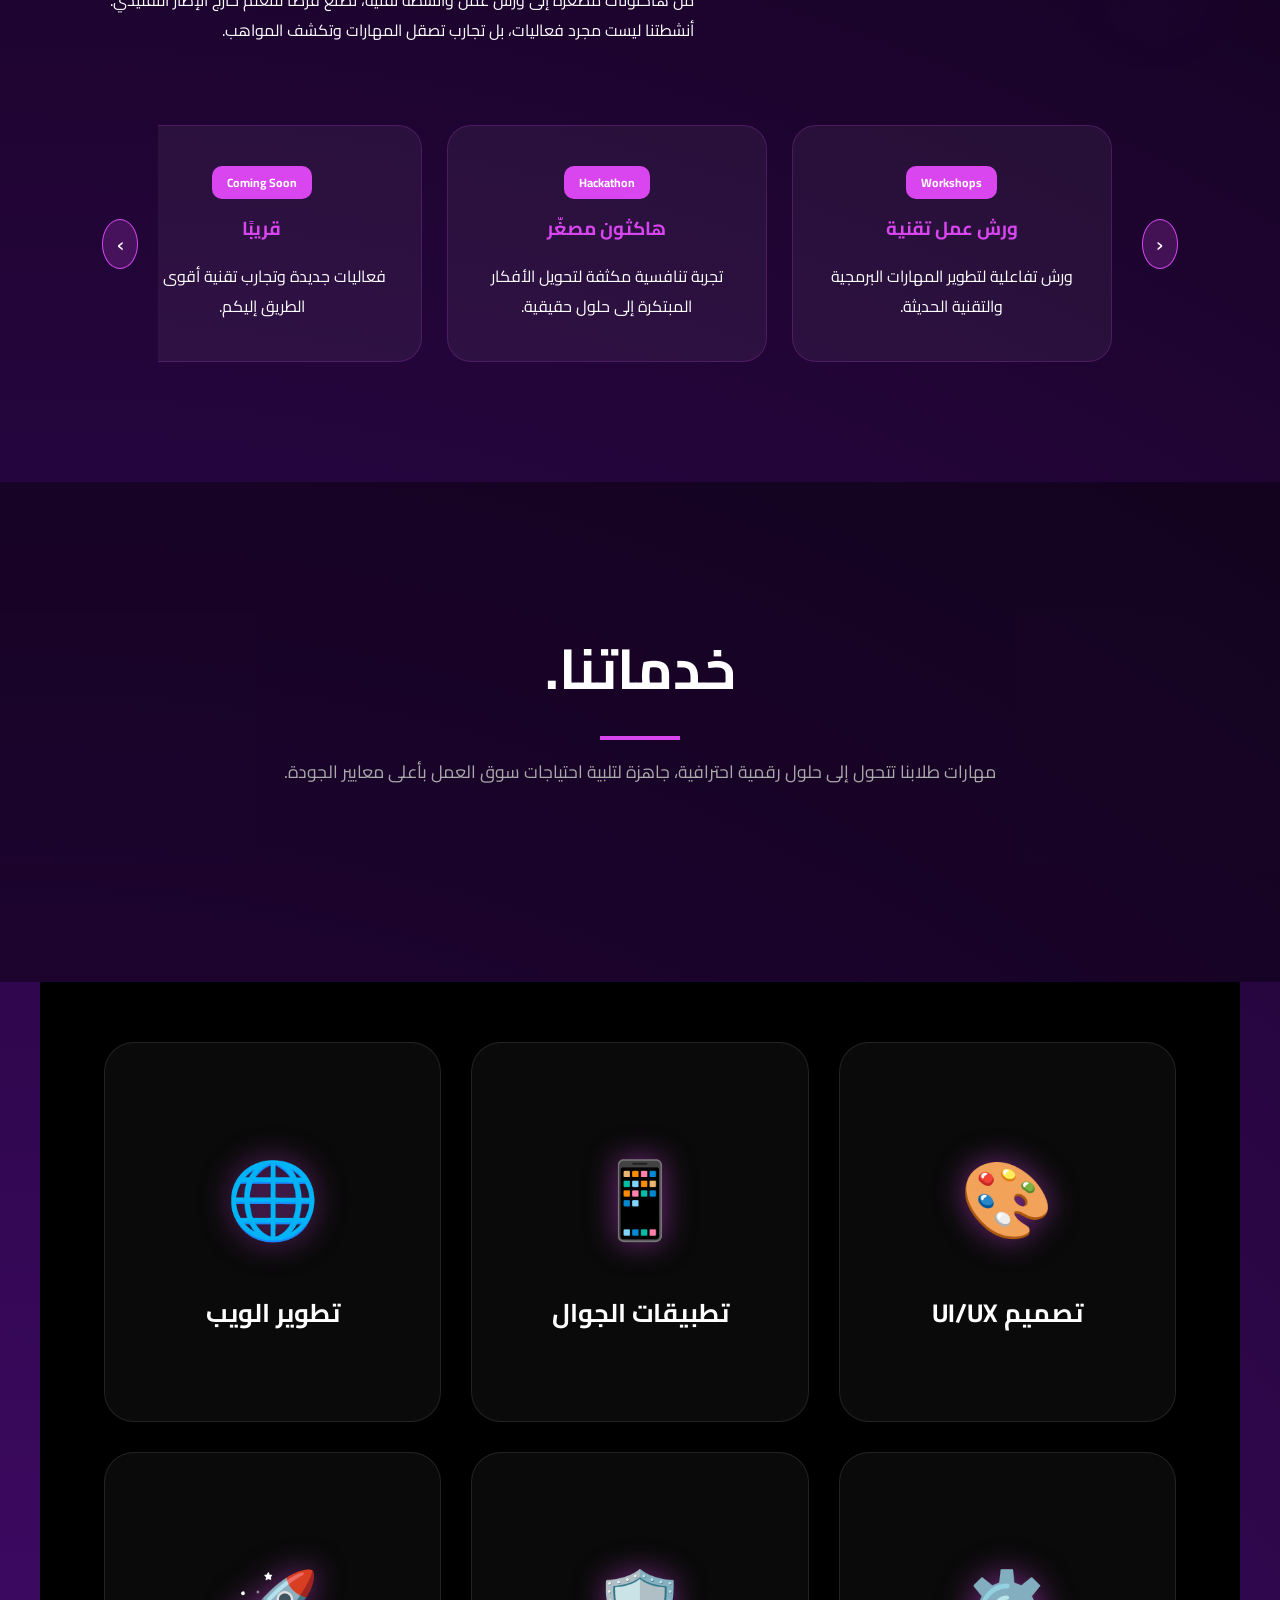
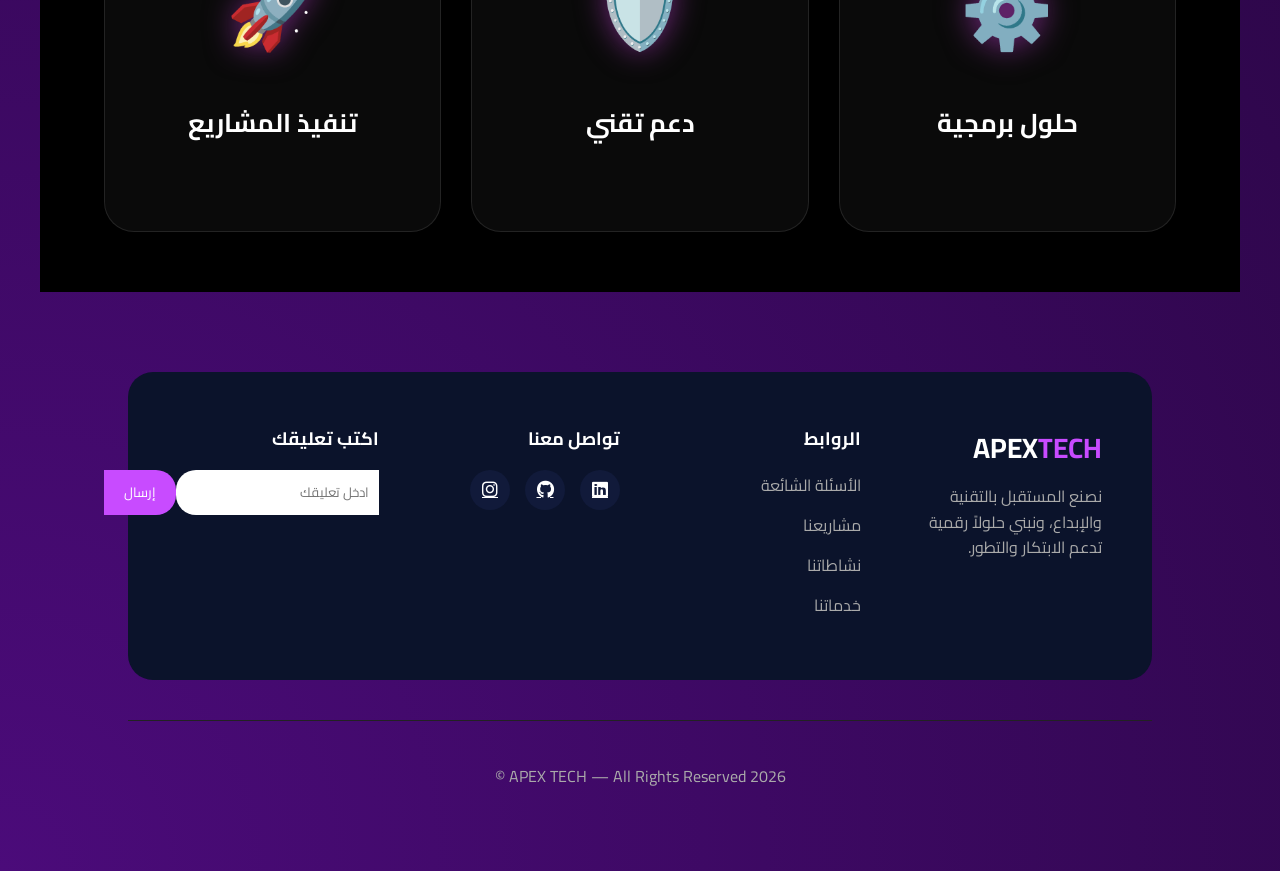
==== commit 8066a480: "add stars background" ====
--- a/index.html
+++ b/index.html
@@ -1,5 +1,6 @@
 <!DOCTYPE html>
 <html lang="ar" dir="rtl">
+
 <head>
     <meta charset="UTF-8">
     <meta name="viewport" content="width=device-width, initial-scale=1.0">
@@ -7,11 +8,13 @@
     <link rel="stylesheet" href="styles.css">
     <link href="https://fonts.googleapis.com/css2?family=Cairo:wght@400;600;700&display=swap" rel="stylesheet">
 </head>
+
 <body>
-
+    <div id="starfield"></div>
     <nav>
         <div class="nav-container">
-            <div class="logo-text"><a href="#home" style="text-decoration: none; color: inherit;">APEX<span>TECH</span></a></div>
+            <div class="logo-text"><a href="#home"
+                    style="text-decoration: none; color: inherit;">APEX<span>TECH</span></a></div>
             <ul class="nav-links">
                 <li class="active"><a href="#home">الرئيسية</a></li>
                 <li><a href="#about">من نحن</a></li>
@@ -19,327 +22,322 @@
                 <li><a href="#activities">نشاطاتنا</a></li>
                 <li><a href="#services">خدماتنا</a></li>
             </ul>
-             <a href="sing_up.html" class="signup" style="text-decoration: none;">Sign Up</a>
-    
+            <a href="sing_up.html" class="signup" style="text-decoration: none;">Sign IN</a>
+
             <div class="menu-toggle" id="mobile-menu">
                 <span></span><span></span><span></span>
             </div>
         </div>
     </nav>
-
     <main>
-        <section id="home" class="hero-section">>
-    <div class="hero-container">
-        <div class="hero-visual">
-            <div class="ellipse-bg"></div>
-            <div class="logo-wrapper">
-                <img src="images/logo.png" alt="APEX TECH Logo" class="main-logo">
-            </div>
-            <div class="batch-info">
-                <h2>APEX TECH</h2>
-                <p>THE SIXTH BATCH IT</p>
-            </div>
-            <div class="decoration-stars">
-                <span>◆</span><span>◆</span><span>◆</span>
-            </div>
-        </div>
-
-        <div class="hero-text-content">
-            <h1 class="hero-title">دفعة APEXTECH ... نكتب الكود ونصنع المستقبل</h1>
-            <p class="hero-description">
-                لسنا مجرد طلاب، نحن فريق شغوف بالتقنية، نحول الأفكار إلى مشاريع، والتحديات إلى فرص. 
-                <br><br>
-                هنا تبدأ قصتنا، وهنا نعرض طموحاتنا، إنجازاتنا، وكل ما نصنعه بأيدينا. 
-                <br><br>
-                معاً نتعلم، نبتكر، ونترك أثراً.
+        <section id="home" class="hero-section">
+            <div class="hero-container">
+                <div class="hero-visual">
+                    <div class="ellipse-bg"></div>
+                    <div class="logo-wrapper">
+                        <img src="images/logo.png" alt="APEX TECH Logo" class="main-logo">
+                    </div>
+                    <div class="batch-info">
+                        <h2>APEX TECH</h2>
+                        <p>THE SIXTH BATCH IT</p>
+                    </div>
+                    <div class="decoration-stars">
+                        <span>◆</span><span>◆</span><span>◆</span>
+                    </div>
+                </div>
+
+                <div class="hero-text-content">
+                    <h1 class="hero-title">دفعة APEXTECH ... نكتب الكود ونصنع المستقبل</h1>
+                    <p class="hero-description">
+                        لسنا مجرد طلاب، نحن فريق شغوف بالتقنية، نحول الأفكار إلى مشاريع، والتحديات إلى فرص.
+                        <br><br>
+                        هنا تبدأ قصتنا، وهنا نعرض طموحاتنا، إنجازاتنا، وكل ما نصنعه بأيدينا.
+                        <br><br>
+                        معاً نتعلم، نبتكر، ونترك أثراً.
+                    </p>
+                </div>
+            </div>
+        </section>
+
+        <section id="about" class="about-section reveal">
+
+            <div class="about-container">
+                <div class="about-text">
+                    <p>
+                        نحن دفعة <span class="highlight">APEX TECH</span>، تجمعنا روح الفريق، حب التقنية، والطموح
+                        العالي. نؤمن بأن الجامعة ليست قاعات فقط، بل مساحة للتجربة، الإبداع، وبناء المستقبل. دفعة تصنع
+                        فرصها بنفسها، وتؤمن أن كل طالب فيها هو مشروع مبدع قادم.
+                    </p>
+
+                </div>
+                <div class="about-image-wrapper">
+                    <div class="image-frame">
+                        <img src="images/grop.jpg" alt="APEXTECH Team">
+                        <div class="side-border"></div>
+                    </div>
+                </div>
+            </div>
+        </section>
+
+        <section id="ambition" class="ambition-section reveal">
+            <div class="video-container">
+                <video autoplay muted loop playsinline class="bg-video">
+                    <source src="images/15.mp4" type="video/mp4">
+                </video>
+                <div class="video-overlay">
+                    <h2 class="reveal-text">طموحنا أكبر من <span>المناهج</span></h2>
+                </div>
+            </div>
+
+            <div class="content-wrapper">
+                <div class="cards-grid">
+                    <div class="ambition-card reveal">
+                        <div class="card-icon">🚀</div>
+                        <h3>نطمح للاحتراف</h3>
+                        <p>لا نكتفي بالتعلّم بل نصل إلى مستوى احترافي حقيقي يواكب سوق العمل العالمي.</p>
+                    </div>
+
+                    <div class="ambition-card reveal">
+                        <div class="card-icon">💡</div>
+                        <h3>خبرات متعددة</h3>
+                        <p>نُخرج طلابًا يمتلكون خبرات في مجالات برمجية مختلفة ومتنوعة.</p>
+                    </div>
+
+                    <div class="ambition-card reveal">
+                        <div class="card-icon">⚡</div>
+                        <h3>نواكب التقنية</h3>
+                        <p>نواكب التطور التقني المتسارع ونسبق بخطوة في عالم الذكاء الاصطناعي.</p>
+                    </div>
+
+                    <div class="ambition-card reveal">
+                        <div class="card-icon">🌍</div>
+                        <h3>مشاريع تخدم المجتمع</h3>
+                        <p>نبني حلولًا رقمية تساهم في حل مشكلات واقعية تخدم مجتمعنا.</p>
+                    </div>
+
+                    <div class="ambition-card reveal">
+                        <div class="card-icon">💎</div>
+                        <h3>هوية تليق بالتخصص</h3>
+                        <p>نمثل تخصص تقنية المعلومات بأفضل صورة احترافية ممكنة.</p>
+                    </div>
+
+                    <div class="ambition-card reveal">
+                        <div class="card-icon">🌱</div>
+                        <h3>أثر مستمر</h3>
+                        <p>أثرنا يبدأ من مقاعد الدراسة ويستمر لترك بصمة واضحة في الوطن.</p>
+                    </div>
+                </div>
+
+                <div class="ambition-footer reveal">
+                    <p>نطمح أن يكون اسم دفعتنا مرتبطًا بالإبداع والتميّز دائمًا</p>
+                </div>
+            </div>
+        </section>
+
+        <section id="activities" class="activities-section reveal">
+            <div class="activities-hero">
+                <div class="activities-image reveal-left">
+                    <img src="images/hand.png" alt="AI Hand" class="floating-hand">
+                </div>
+
+                <div class="activities-content reveal-right">
+                    <h2 class="section-title">نشاطاتنا<span>.</span></h2>
+                    <p class="subtitle">خطواتنا نحو التميز الرقمي</p>
+                    <p class="description">
+                        من هاكثونات مصغّرة إلى ورش عمل وأنشطة تقنية، نصنع فرصًا للتعلم خارج الإطار التقليدي.
+                        أنشطتنا ليست مجرد فعاليات، بل تجارب تصقل المهارات وتكشف المواهب.
+                    </p>
+                </div>
+            </div>
+
+            <div class="slider-wrapper reveal">
+                <button class="slide-btn prev" id="prevBtn">‹</button>
+
+                <div class="activities-slider" id="mainSlider">
+                    <div class="activity-slide">
+                        <div class="slide-card">
+                            <span class="tag">Workshops</span>
+                            <h3>ورش عمل تقنية</h3>
+                            <p>ورش تفاعلية لتطوير المهارات البرمجية والتقنية الحديثة.</p>
+                        </div>
+                    </div>
+
+                    <div class="activity-slide">
+                        <div class="slide-card">
+                            <span class="tag">Hackathon</span>
+                            <h3>هاكثون مصغّر</h3>
+                            <p>تجربة تنافسية مكثفة لتحويل الأفكار المبتكرة إلى حلول حقيقية.</p>
+                        </div>
+                    </div>
+
+                    <div class="activity-slide coming">
+                        <div class="slide-card">
+                            <span class="tag">Coming Soon</span>
+                            <h3>قريبًا</h3>
+                            <p>فعاليات جديدة وتجارب تقنية أقوى في الطريق إليكم.</p>
+                        </div>
+                    </div>
+                </div>
+
+                <button class="slide-btn next" id="nextBtn">›</button>
+            </div>
+        </section>
+        <section id="services" class="services-section">
+
+            <div class="video-container reveal">
+                <video autoplay muted loop playsinline class="bg-video2">
+                    <source src="images/11.mp4" type="video/mp4">
+                </video>
+
+                <div class="video-overlay">
+                    <div class="services-header">
+                        <h1 class="main-title">خدماتنا<span>.</span></h1>
+                        <div class="title-line"></div>
+                        <p class="description">مهارات طلابنا تتحول إلى حلول رقمية احترافية، جاهزة لتلبية احتياجات سوق
+                            العمل بأعلى معايير الجودة.</p>
+                    </div>
+                </div>
+            </div>
+
+            <div class="services-container">
+                <div class="services-grid">
+                    <div class="flip-card reveal">
+                        <div class="card-inner">
+                            <div class="card-front">
+                                <div class="icon">🎨</div>
+                                <h3>تصميم UI/UX</h3>
+                            </div>
+                            <div class="card-back">
+                                <p>واجهات مستخدم جذابة وتجارب رقمية مدروسة بعناية لتسهيل رحلة المستخدم.</p>
+                            </div>
+                        </div>
+                    </div>
+
+                    <div class="flip-card reveal">
+                        <div class="card-inner">
+                            <div class="card-front">
+                                <div class="icon">📱</div>
+                                <h3>تطبيقات الجوال</h3>
+                            </div>
+                            <div class="card-back">
+                                <p>برمجة تطبيقات ذكية (Android/iOS) تقدم تجربة مستخدم استثنائية وسلسة.</p>
+                            </div>
+                        </div>
+                    </div>
+
+                    <div class="flip-card reveal">
+                        <div class="card-inner">
+                            <div class="card-front">
+                                <div class="icon">🌐</div>
+                                <h3>تطوير الويب</h3>
+                            </div>
+                            <div class="card-back">
+                                <p>تصميم وبناء مواقع ويب سريعة، متجاوبة، وبأحدث التقنيات لضمان أفضل أداء.</p>
+                            </div>
+                        </div>
+                    </div>
+
+                    <div class="flip-card reveal">
+                        <div class="card-inner">
+                            <div class="card-front">
+                                <div class="icon">⚙️</div>
+                                <h3>حلول برمجية</h3>
+                            </div>
+                            <div class="card-back">
+                                <p>تطوير أنظمة برمجية متكاملة مخصصة لحل مشاكل عملك المعقدة.</p>
+                            </div>
+                        </div>
+                    </div>
+
+                    <div class="flip-card reveal">
+                        <div class="card-inner">
+                            <div class="card-front">
+                                <div class="icon">🛡️</div>
+                                <h3>دعم تقني</h3>
+                            </div>
+                            <div class="card-back">
+                                <p>استشارات وحلول برمجية متكاملة لحل المشكلات التقنية المعقدة.</p>
+                            </div>
+                        </div>
+                    </div>
+
+                    <div class="flip-card reveal">
+                        <div class="card-inner">
+                            <div class="card-front">
+                                <div class="icon">🚀</div>
+                                <h3>تنفيذ المشاريع</h3>
+                            </div>
+                            <div class="card-back">
+                                <p>تحويل الأفكار من مجرد مخططات إلى واقع رقمي ملموس وناجح.</p>
+                            </div>
+                        </div>
+                    </div>
+                </div>
+            </div>
+        </section>
+
+        <footer class="footer">
+
+            <div class="footer-box">
+                <div class="footer-col">
+                    <h2 class="logo">APEX<span>TECH</span></h2>
+                    <p>
+                        نصنع المستقبل بالتقنية والإبداع، ونبني حلولاً رقمية
+                        تدعم الابتكار والتطور.
+                    </p>
+                </div>
+
+                <div class="footer-col">
+                    <h3>الروابط</h3>
+                    <ul>
+                        <li><a href="faq.html">الأسئلة الشائعة</a></li>
+                        <li><a href="projects.html">مشاريعنا</a></li>
+                        <li><a href="#activities">نشاطاتنا</a></li>
+                        <li><a href="#services">خدماتنا</a></li>
+                    </ul>
+                </div>
+
+                <div class="footer-col">
+                    <h3>تواصل معنا</h3>
+
+                    <div class="social">
+
+                        <a href="https://LinkedIn.com" target="_blank"><i class="fab fa-linkedin"></i></a>
+                        <a href="https://github.com" target="_blank"><i class="fab fa-github"></i></a>
+                        <a href="https://www.instagram.com/apex.tech6?igsh=OGZndmE1eXo3cHd2
+    " target="_blank"><i class="fab fa-instagram"></i></a>
+
+                    </div>
+
+                </div>
+
+                <div class="footer-col">
+                    <h3>اكتب تعليقك</h3>
+
+                    <div class="newsletter">
+
+                        <input placeholder="ادخل تعليقك">
+
+                        <button>إرسال</button>
+
+                    </div>
+
+                </div>
+
+            </div>
+
+            <hr>
+
+            <p class="copyright">
+                APEX TECH — All Rights Reserved 2026 ©
             </p>
-        </div>
-    </div>
-</section>
-
-        <section id="about" class="about-section reveal">
-    <div class="about-container">
-        <div class="about-text">
-            <p>
-                نحن دفعة <span class="highlight">APEX TECH</span>، تجمعنا روح الفريق، حب التقنية، والطموح العالي. نؤمن بأن الجامعة ليست قاعات فقط، بل مساحة للتجربة، الإبداع، وبناء المستقبل. دفعة تصنع فرصها بنفسها، وتؤمن أن كل طالب فيها هو مشروع مبدع قادم.
-            </p>
-            <div class="decoration-dots">
-                <span>◆</span><span>◆</span><span>◆</span>
-            </div>
-        </div>
-
-        <div class="about-image-wrapper">
-            <div class="image-frame">
-                <img src="images/grop.jpg" alt="APEXTECH Team">
-                <div class="side-border"></div>
-            </div>
-        </div>
-    </div>
-</section>
-
-        <section id="ambition" class="ambition-section reveal">
-    <div class="video-container">
-        <video autoplay muted loop playsinline class="bg-video">
-            <source src="images/15.mp4" type="video/mp4">
-        </video>
-        <div class="video-overlay">
-            <h2 class="reveal-text">طموحنا أكبر من <span>المناهج</span></h2>
-        </div>
-    </div>
-
-    <div class="content-wrapper">
-        <div class="cards-grid">
-            <div class="ambition-card reveal">
-                <div class="card-icon">🚀</div>
-                <h3>نطمح للاحتراف</h3>
-                <p>لا نكتفي بالتعلّم بل نصل إلى مستوى احترافي حقيقي يواكب سوق العمل العالمي.</p>
-            </div>
-
-            <div class="ambition-card reveal">
-                <div class="card-icon">💡</div>
-                <h3>خبرات متعددة</h3>
-                <p>نُخرج طلابًا يمتلكون خبرات في مجالات برمجية مختلفة ومتنوعة.</p>
-            </div>
-
-            <div class="ambition-card reveal">
-                <div class="card-icon">⚡</div>
-                <h3>نواكب التقنية</h3>
-                <p>نواكب التطور التقني المتسارع ونسبق بخطوة في عالم الذكاء الاصطناعي.</p>
-            </div>
-
-            <div class="ambition-card reveal">
-                <div class="card-icon">🌍</div>
-                <h3>مشاريع تخدم المجتمع</h3>
-                <p>نبني حلولًا رقمية تساهم في حل مشكلات واقعية تخدم مجتمعنا.</p>
-            </div>
-
-            <div class="ambition-card reveal">
-                <div class="card-icon">💎</div>
-                <h3>هوية تليق بالتخصص</h3>
-                <p>نمثل تخصص تقنية المعلومات بأفضل صورة احترافية ممكنة.</p>
-            </div>
-
-            <div class="ambition-card reveal">
-                <div class="card-icon">🌱</div>
-                <h3>أثر مستمر</h3>
-                <p>أثرنا يبدأ من مقاعد الدراسة ويستمر لترك بصمة واضحة في الوطن.</p>
-            </div>
-        </div>
-        
-        <div class="ambition-footer reveal">
-            <p>نطمح أن يكون اسم دفعتنا مرتبطًا بالإبداع والتميّز دائمًا</p>
-        </div>
-    </div>
-</section>
-
-<section id="activities" class="activities-section reveal">
-    <div class="activities-hero">
-        <div class="activities-image reveal-left">
-            <img src="images/hand.png" alt="AI Hand" class="floating-hand">
-        </div>
-
-        <div class="activities-content reveal-right">
-            <h2 class="section-title">نشاطاتنا<span>.</span></h2>
-            <p class="subtitle">خطواتنا نحو التميز الرقمي</p>
-            <p class="description">
-                من هاكثونات مصغّرة إلى ورش عمل وأنشطة تقنية، نصنع فرصًا للتعلم خارج الإطار التقليدي. 
-                أنشطتنا ليست مجرد فعاليات، بل تجارب تصقل المهارات وتكشف المواهب.
-            </p>
-        </div>
-    </div>
-
-    <div class="slider-wrapper reveal">
-        <button class="slide-btn prev" id="prevBtn">‹</button>
-        
-        <div class="activities-slider" id="mainSlider">
-            <div class="activity-slide">
-                <div class="slide-card">
-                    <span class="tag">Workshops</span>
-                    <h3>ورش عمل تقنية</h3>
-                    <p>ورش تفاعلية لتطوير المهارات البرمجية والتقنية الحديثة.</p>
-                </div>
-            </div>
-
-            <div class="activity-slide">
-                <div class="slide-card">
-                    <span class="tag">Hackathon</span>
-                    <h3>هاكثون مصغّر</h3>
-                    <p>تجربة تنافسية مكثفة لتحويل الأفكار المبتكرة إلى حلول حقيقية.</p>
-                </div>
-            </div>
-
-            <div class="activity-slide coming">
-                <div class="slide-card">
-                    <span class="tag">Coming Soon</span>
-                    <h3>قريبًا</h3>
-                    <p>فعاليات جديدة وتجارب تقنية أقوى في الطريق إليكم.</p>
-                </div>
-            </div>
-        </div>
-
-        <button class="slide-btn next" id="nextBtn">›</button>
-    </div>
-</section>
-<section id="services" class="services-section">
-    
-    <div class="video-container reveal">
-        <video autoplay muted loop playsinline class="bg-video2">
-            <source src="images/11.mp4" type="video/mp4">
-        </video>
-        
-        <div class="video-overlay">
-            <div class="services-header">
-                <h1 class="main-title">خدماتنا<span>.</span></h1>
-                <div class="title-line"></div>
-                <p class="description">مهارات طلابنا تتحول إلى حلول رقمية احترافية، جاهزة لتلبية احتياجات سوق العمل بأعلى معايير الجودة.</p>
-            </div>
-        </div>
-    </div>
-
-    <div class="services-container">
-        <div class="services-grid">
-            <div class="flip-card reveal">
-                <div class="card-inner">
-                    <div class="card-front">
-                        <div class="icon">🎨</div>
-                        <h3>تصميم UI/UX</h3>
-                    </div>
-                    <div class="card-back">
-                        <p>واجهات مستخدم جذابة وتجارب رقمية مدروسة بعناية لتسهيل رحلة المستخدم.</p>
-                    </div>
-                </div>
-            </div>
-
-            <div class="flip-card reveal">
-                <div class="card-inner">
-                    <div class="card-front">
-                        <div class="icon">📱</div>
-                        <h3>تطبيقات الجوال</h3>
-                    </div>
-                    <div class="card-back">
-                        <p>برمجة تطبيقات ذكية (Android/iOS) تقدم تجربة مستخدم استثنائية وسلسة.</p>
-                    </div>
-                </div>
-            </div>
-
-            <div class="flip-card reveal">
-                <div class="card-inner">
-                    <div class="card-front">
-                        <div class="icon">🌐</div>
-                        <h3>تطوير الويب</h3>
-                    </div>
-                    <div class="card-back">
-                        <p>تصميم وبناء مواقع ويب سريعة، متجاوبة، وبأحدث التقنيات لضمان أفضل أداء.</p>
-                    </div>
-                </div>
-            </div>
-
-            <div class="flip-card reveal">
-                <div class="card-inner">
-                    <div class="card-front">
-                        <div class="icon">⚙️</div>
-                        <h3>حلول برمجية</h3>
-                    </div>
-                    <div class="card-back">
-                        <p>تطوير أنظمة برمجية متكاملة مخصصة لحل مشاكل عملك المعقدة.</p>
-                    </div>
-                </div>
-            </div>
-
-            <div class="flip-card reveal">
-                <div class="card-inner">
-                    <div class="card-front">
-                        <div class="icon">🛡️</div>
-                        <h3>دعم تقني</h3>
-                    </div>
-                    <div class="card-back">
-                        <p>استشارات وحلول برمجية متكاملة لحل المشكلات التقنية المعقدة.</p>
-                    </div>
-                </div>
-            </div>
-
-            <div class="flip-card reveal">
-                <div class="card-inner">
-                    <div class="card-front">
-                        <div class="icon">🚀</div>
-                        <h3>تنفيذ المشاريع</h3>
-                    </div>
-                    <div class="card-back">
-                        <p>تحويل الأفكار من مجرد مخططات إلى واقع رقمي ملموس وناجح.</p>
-                    </div>
-                </div>
-            </div>
-        </div>
-    </div>
-</section>
-
-<footer class="footer">
-
-    <div class="footer-box">
-    
-    <!-- Logo -->
-    <div class="footer-col">
-    <h2 class="logo">APEX<span>TECH</span></h2>
-    <p>
-    نصنع المستقبل بالتقنية والإبداع، ونبني حلولاً رقمية
-    تدعم الابتكار والتطور.
-    </p>
-    </div>
-    
-    <!-- Links -->
-    <div class="footer-col">
-    <h3>الروابط</h3>
-    <ul>
-    <li><a href="faq.html">الأسئلة الشائعة</a></li>
-    <li><a href="projects.html">مشاريعنا</a></li>
-    <li><a href="#activities">نشاطاتنا</a></li>
-    <li><a href="#services">خدماتنا</a></li>
-    </ul>
-    </div>
-    
-    <!-- Contact -->
-    <div class="footer-col">
-    <h3>تواصل معنا</h3>
-    
-    <div class="social">
-    
-    <a href="https://LinkedIn.com" target="_blank"><i class="fab fa-linkedin"></i></a>
-    <a href="https://github.com" target="_blank"><i class="fab fa-github"></i></a>
-    <a href="https://www.instagram.com/apex.tech6?igsh=OGZndmE1eXo3cHd2
-    " target="_blank"><i class="fab fa-instagram"></i></a>
-    
-    </div>
-    
-    </div>
-    
-    <!-- Newsletter -->
-    <div class="footer-col">
-    <h3>اكتب تعليقك</h3>
-    
-    <div class="newsletter">
-    
-    <input placeholder="ادخل تعليقك">
-    
-    <button>إرسال</button>
-    
-    </div>
-    
-    </div>
-    
-    </div>
-    
-    <hr>
-    
-    <p class="copyright">
-    APEX TECH — All Rights Reserved 2026 ©
-    </p>
-    
-    </footer>
-    
-    <link rel="stylesheet"
-    href="https://cdnjs.cloudflare.com/ajax/libs/font-awesome/6.5.0/css/all.min.css">
+
+        </footer>
+
+        <link rel="stylesheet" href="https://cdnjs.cloudflare.com/ajax/libs/font-awesome/6.5.0/css/all.min.css">
     </main>
 
     <script src="index.js"></script>
 </body>
+
 </html>
--- a/styles.css
+++ b/styles.css
@@ -1,10 +1,8 @@
-/* الإعدادات العامة */
 * {
     margin: 0;
     padding: 0;
     box-sizing: border-box;
     font-family: 'Cairo', sans-serif;
-    
 }
 
 html {
@@ -16,35 +14,20 @@
     color: #fff;
     overflow-x: hidden;
 }
-/* ===== 1. تنسيق الهيدر (Navigation) المصلح ===== */
-nav {
-    display: flex;
-    justify-content: center;
-    align-items: center;
-    padding: 15px 0; /* زيادة بسيطة لإعطاء متنفس */
-    background: rgba(0, 0, 0, 0.95);
-    backdrop-filter: blur(10px);
-    position: fixed;
-    width: 100%;
-    top: 0;
-    z-index: 2000;
-    border-bottom: 1px solid rgba(255, 255, 255, 0.05);
-}
 
 .nav-container {
     width: 90%;
     max-width: 1300px;
     display: flex;
-    /* التبديل بين اللوجو والروابط ليتناسب مع اتجاه الصفحة RTL */
-    flex-direction: row; 
-    justify-content: space-between; 
+    flex-direction: row;
+    justify-content: space-between;
     align-items: center;
 }
 
 .nav-links {
     display: flex;
     list-style: none;
-    gap: 35px; /* مسافة متوازنة بين الروابط */
+    gap: 35px;
     margin: 0;
     padding: 0;
     align-items: center;
@@ -61,8 +44,8 @@
     transition: 0.3s;
 }
 
-/* العنصر النشط وتأثير النقطة البيضاء */
-.nav-links li.active a, 
+
+.nav-links li.active a,
 .nav-links li a:hover {
     color: #d946ef;
 }
@@ -73,13 +56,13 @@
     width: 8px;
     height: 3px;
     background: #fff;
-    bottom: -12px; /* ضبط المسافة أسفل النص */
+    bottom: -12px;
     left: 50%;
     transform: translateX(-50%);
     border-radius: 2px;
 }
 
-/* زر التسجيل */
+
 .signup {
     background: #d946ef;
     padding: 10px 25px;
@@ -89,10 +72,9 @@
     cursor: pointer;
     font-weight: bold;
     transition: 0.3s;
-    margin-right: 20px; /* إبعاد الزر قليلاً عن الروابط */
-}
-
-/* ===== 3. قسم الهيرو (Hero Section - كما في الصورة 32) ===== */
+    margin-right: 20px;
+}
+
 .hero-section {
     min-height: 100vh;
     display: flex;
@@ -132,7 +114,6 @@
     width: 400px;
     height: 250px;
     background: #e91e63;
-    /* اللون الوردي خلف اللوجو */
     border-radius: 50%;
     display: flex;
     justify-content: center;
@@ -181,7 +162,6 @@
     line-height: 1.9;
 }
 
-/* ===== 5. التجاوب (Responsiveness) ===== */
 @media (max-width: 992px) {
     .hero-container {
         flex-direction: column;
@@ -240,13 +220,13 @@
     max-width: 1300px;
     width: 100%;
     display: flex;
-    flex-direction: row; /* النص يمين والصورة يسار */
+    flex-direction: row;
     justify-content: space-between;
     align-items: center;
     gap: 60px;
 }
 
-/* تنسيق النصوص */
+
 .about-text {
     flex: 1;
     position: relative;
@@ -261,20 +241,11 @@
 }
 
 .about-text .highlight {
-    color: #d946ef; /* اللون البنفسجي المشرق */
+    color: #d946ef;
     font-weight: 700;
 }
 
-/* النقاط المزخرفة (الدايموند) */
-.decoration-dots {
-    margin-top: 40px;
-    display: flex;
-    gap: 15px;
-    color: #fff;
-    font-size: 12px;
-}
-
-/* تنسيق الصورة والإطار */
+
 .about-image-wrapper {
     flex: 1.2;
     display: flex;
@@ -286,20 +257,19 @@
     width: 100%;
     max-width: 650px;
     border-radius: 20px;
-    overflow: visible; /* للسماح للحدود الجانبية بالظهور */
+    overflow: visible;
 }
 
 .image-frame img {
     width: 100%;
     border-radius: 25px;
     display: block;
-    box-shadow: 0 20px 50px rgba(0,0,0,0.5);
-}
-
-/* الخط البنفسجي الرأسي بجانب الصورة */
+    box-shadow: 0 20px 50px rgba(0, 0, 0, 0.5);
+}
+
 .side-border {
     position: absolute;
-    right: -15px; /* يبرز للخارج قليلاً */
+    right: -15px;
     top: 10%;
     bottom: 10%;
     width: 6px;
@@ -308,36 +278,137 @@
     box-shadow: 0 0 15px rgba(217, 70, 239, 0.6);
 }
 
-/* تحسين التجاوب للجوال */
+#starfield {
+    position: fixed;
+    top: 0;
+    left: 0;
+    width: 100%;
+    height: 100%;
+    z-index: -999;
+    background: #000;
+    overflow: hidden;
+    pointer-events: none;
+    transform: translateZ(0);
+}
+
+.star {
+    position: absolute;
+    background-color: white;
+    clip-path: polygon(50% 0%, 61% 39%, 100% 50%, 61% 61%, 50% 100%, 39% 61%, 0% 50%, 39% 39%);
+    opacity: 0.5;
+    animation: twinkle var(--duration) infinite ease-in-out;
+}
+
+@keyframes twinkle {
+
+    0%,
+    100% {
+        opacity: 0.3;
+        transform: scale(0.8);
+    }
+
+    50% {
+        opacity: 1;
+        transform: scale(1.1);
+    }
+}
+
+.meteor {
+    position: absolute;
+    width: 2px;
+    height: 150px;
+    background: linear-gradient(to top, rgba(255, 255, 255, 1) 0%, rgba(255, 255, 255, 0) 100%);
+    transform: rotate(45deg);
+    opacity: 0;
+    animation: meteorShower 10s infinite;
+}
+
+@keyframes meteorShower {
+    0% {
+        top: -150px;
+        left: 100%;
+        opacity: 0;
+    }
+
+    10% {
+        top: 100%;
+        left: -150px;
+        opacity: 1;
+    }
+
+    11%,
+    100% {
+        opacity: 0;
+    }
+}
+
+
+section,
+header,
+footer,
+nav {
+    position: relative;
+    z-index: 1;
+    background: transparent !important;
+}
+
+.side-border {
+    box-shadow: 0 0 15px rgba(186, 1, 255, 0.5);
+    animation: purpleGlow 3s infinite ease-in-out;
+}
+
+@keyframes purpleGlow {
+
+    0%,
+    100% {
+        box-shadow: 0 0 10px rgba(186, 1, 255, 0.4);
+        filter: brightness(1);
+    }
+
+    50% {
+        box-shadow: 0 0 25px rgba(186, 1, 255, 0.8), 0 0 40px rgba(186, 1, 255, 0.3);
+        filter: brightness(1.2);
+    }
+}
+
 @media (max-width: 992px) {
     .about-container {
         flex-direction: column-reverse;
         text-align: center;
     }
+
     .about-text {
         text-align: center;
     }
+
     .decoration-dots {
         justify-content: center;
     }
+
     .side-border {
-        display: none; /* إخفاء الخط في الشاشات الصغيرة لتجنب الفوضى */
-    }
-}
-
-/* أنميشن الظهور */
-.reveal {
+        display: none;
+    }
+}
+
+.about-image-wrapper {
+    position: relative;
+    z-index: 5;
     opacity: 0;
-    transform: translateY(50px);
-    transition: 1s all ease;
-}
-
-.reveal.active {
+    transform: translateY(50px) scale(0.95);
+    transition: all 1.2s cubic-bezier(0.25, 0.46, 0.45, 0.94);
+    visibility: hidden;
+}
+
+.about-image-wrapper.active {
     opacity: 1;
-    transform: translateY(0);
-}
-
-/* التجاوب (Responsive) */
+    transform: translateY(0) scale(1);
+    visibility: visible;
+}
+
+.image-frame img {
+    transition: transform 0.5s ease;
+}
+
 @media (max-width: 900px) {
 
     .container,
@@ -356,7 +427,7 @@
         display: none;
     }
 
-    /* يمكن إضافة قائمة برجر لاحقاً */
+
     .logo-area {
         margin-top: 50px;
     }
@@ -368,7 +439,6 @@
     display: flex;
     flex-direction: column;
     padding: 0;
-    /* الفيديو يأخذ العرض كاملاً */
 }
 
 .video-container {
@@ -452,7 +522,7 @@
     font-style: italic;
 }
 
-/* التجاوب مع الجوال */
+
 @media (max-width: 768px) {
     .video-container {
         height: 40vh;
@@ -510,7 +580,7 @@
     }
 }
 
-/* السلايدر */
+
 .slider-wrapper {
     display: flex;
     align-items: center;
@@ -525,7 +595,6 @@
     scroll-behavior: smooth;
     padding: 20px 10px;
     scrollbar-width: none;
-    /* إخفاء شريط التمرير */
 }
 
 .activities-slider::-webkit-scrollbar {
@@ -565,7 +634,6 @@
     font-weight: bold;
 }
 
-/* أزرار السلايدر */
 .slide-btn {
     background: rgba(217, 70, 239, 0.2);
     color: white;
@@ -582,7 +650,6 @@
     background: #d946ef;
 }
 
-/* التجاوب مع الجوال */
 @media (max-width: 900px) {
     .activities-hero {
         flex-direction: column;
@@ -598,11 +665,11 @@
         order: -1;
     }
 
-    /* النص يظهر قبل الصورة في الجوال */
     .activity-slide {
         min-width: 280px;
     }
 }
+
 /* خدماتنا*/
 .services-section {
     padding: 100px 5%;
@@ -646,7 +713,6 @@
     font-size: 1.1rem;
 }
 
-/* الشبكة: تظهر 3 في الصف وتتوسط تلقائياً */
 .services-grid {
     display: grid;
     grid-template-columns: repeat(auto-fit, minmax(320px, 1fr));
@@ -692,10 +758,8 @@
     backdrop-filter: blur(10px);
 }
 
-/* تكبير الأيقونات */
 .card-front .icon {
     font-size: 75px;
-    /* تكبير حجم الأيقونة */
     margin-bottom: 20px;
     filter: drop-shadow(0 0 15px rgba(217, 70, 239, 0.5));
 }
@@ -715,8 +779,6 @@
 }
 
 
-/* حاوية الفيديو (للعنوان فقط) */
-/* لجعل القسم يمتد من الحافة إلى الحافة */
 .services-section {
     width: 100%;
     margin: 0;
@@ -725,8 +787,8 @@
 
 .video-container {
     position: relative;
-    width: 100vw; /* عرض الشاشة بالكامل */
-    height: 500px; /* يمكنك زيادة الارتفاع لتقليل المساحة السوداء بالأعلى */
+    width: 100vw;
+    height: 500px;
     overflow: hidden;
 }
 
@@ -735,11 +797,11 @@
     top: 50%;
     left: 65%;
     transform: translate(-50%, -50%);
-    min-width: 100%; 
+    min-width: 100%;
     min-height: 100%;
     width: auto;
     height: auto;
-    object-fit: cover; /* يضمن ملء المساحة دون تشويه */
+    object-fit: cover;
 }
 
 .bg-video2 {
@@ -747,11 +809,11 @@
     top: 50%;
     left: 60%;
     transform: translate(-50%, -50%);
-    min-width: 100%; 
+    min-width: 100%;
     min-height: 100%;
     width: auto;
     height: auto;
-    object-fit: cover; /* يضمن ملء المساحة دون تشويه */
+    object-fit: cover;
 }
 
 .video-overlay {
@@ -760,7 +822,7 @@
     left: 0;
     width: 100%;
     height: 100%;
-    background: rgba(0, 0, 0, 0.4); /* تعتيم خفيف لتوضيح النص */
+    background: rgba(0, 0, 0, 0.4);
     display: flex;
     flex-direction: column;
     justify-content: center;
@@ -768,10 +830,10 @@
     z-index: 1;
 }
 
-/* حاوية الكروت بالأسفل */
+
 .services-container {
     padding: 60px 5%;
-    background-color: #000; /* أو أي لون خلفية تفضله للكروت */
+    background-color: #000;
 }
 
 .services-grid {
@@ -782,154 +844,176 @@
     margin: 0 auto;
 }
 
-.footer{
-
-    background:linear-gradient(180deg,#3b0066,#4a007a);
-    padding:80px 10%;
-    font-family:Arial;
-    
-    }
-    
-    .footer-box{
-    
-    background:#0b132b;
-    padding:50px;
-    border-radius:25px;
-    display:grid;
-    grid-template-columns:repeat(auto-fit,minmax(200px,1fr));
-    gap:40px;
-    
-    }
-    
-    .footer-col{
-    
-    color:white;
-    
-    }
-    
-    .logo{
-    
-    font-size:28px;
-    margin-bottom:10px;
-    
-    }
-    
-    .logo span{
-    
-    color:#c84bff;
-    
-    }
-    
-    .footer-col h3{
-    
-    margin-bottom:15px;
-    font-size:18px;
-    
-    }
-    
-    .footer-col p{
-    
-    color:#aaa;
-    line-height:1.6;
-    
-    }
-    
-    .footer-col ul{
-    
-    list-style:none;
-    
-    }
-    
-    .footer-col ul li{
-    
-    margin:10px 0;
-    
-    }
-    
-    .footer-col ul li a{
-    
-    text-decoration:none;
-    color:#aaa;
-    transition:0.3s;
-    
-    }
-    
-    .footer-col ul li a:hover{
-    
-    color:white;
-    padding-right:5px;
-    
-    }
-    
-    .social{
-    
-    display:flex;
-    gap:15px;
-    
-    }
-    
-    .social a{
-    
-    width:40px;
-    height:40px;
-    background:#111a3a;
-    display:flex;
-    align-items:center;
-    justify-content:center;
-    border-radius:50%;
-    color:white;
-    font-size:18px;
-    transition:0.3s;
-    
-    }
-    
-    .social a:hover{
-    
-    background:#c84bff;
-    transform:scale(1.1);
-    
-    }
-    
-    .newsletter{
-    
-    display:flex;
-    margin-top:10px;
-    
-    }
-    
-    .newsletter input{
-    
-    padding:10px;
-    border:none;
-    outline:none;
-    border-radius:20px 0 0 20px;
-    flex:1;
-    
-    }
-    
-    .newsletter button{
-    
-    border:none;
-    background:#c84bff;
-    color:white;
-    padding:10px 20px;
-    border-radius:0 20px 20px 0;
-    cursor:pointer;
-    
-    }
-    
-    hr{
-    
-    margin:40px 0;
-    border:0;
-    height:1px;
-    background:#222;
-    
-    }
-    
-    .copyright{
-    
-    text-align:center;
-    color:#aaa;
-    
-    }+.footer {
+
+    background: linear-gradient(180deg, #3b0066, #4a007a);
+    padding: 80px 10%;
+    font-family: Arial;
+
+}
+
+.footer-box {
+
+    background: #0b132b;
+    padding: 50px;
+    border-radius: 25px;
+    display: grid;
+    grid-template-columns: repeat(auto-fit, minmax(200px, 1fr));
+    gap: 40px;
+
+}
+
+.footer-col {
+
+    color: white;
+
+}
+
+.logo {
+
+    font-size: 28px;
+    margin-bottom: 10px;
+
+}
+
+.logo span {
+
+    color: #c84bff;
+
+}
+
+.footer-col h3 {
+
+    margin-bottom: 15px;
+    font-size: 18px;
+
+}
+
+.footer-col p {
+
+    color: #aaa;
+    line-height: 1.6;
+
+}
+
+.footer-col ul {
+
+    list-style: none;
+
+}
+
+.footer-col ul li {
+
+    margin: 10px 0;
+
+}
+
+.footer-col ul li a {
+
+    text-decoration: none;
+    color: #aaa;
+    transition: 0.3s;
+
+}
+
+.footer-col ul li a:hover {
+
+    color: white;
+    padding-right: 5px;
+
+}
+
+.social {
+
+    display: flex;
+    gap: 15px;
+
+}
+
+.social a {
+
+    width: 40px;
+    height: 40px;
+    background: #111a3a;
+    display: flex;
+    align-items: center;
+    justify-content: center;
+    border-radius: 50%;
+    color: white;
+    font-size: 18px;
+    transition: 0.3s;
+
+}
+
+.social a:hover {
+
+    background: #c84bff;
+    transform: scale(1.1);
+
+}
+
+.newsletter {
+
+    display: flex;
+    margin-top: 10px;
+
+}
+
+.newsletter input {
+
+    padding: 10px;
+    border: none;
+    outline: none;
+    border-radius: 20px 0 0 20px;
+    flex: 1;
+
+}
+
+.newsletter button {
+
+    border: none;
+    background: #c84bff;
+    color: white;
+    padding: 10px 20px;
+    border-radius: 0 20px 20px 0;
+    cursor: pointer;
+
+}
+
+hr {
+
+    margin: 40px 0;
+    border: 0;
+    height: 1px;
+    background: #222;
+
+}
+
+.copyright {
+
+    text-align: center;
+    color: #aaa;
+
+}
+
+nav {
+    display: flex;
+    justify-content: center;
+    align-items: center;
+    padding: 15px 0;
+    background: rgba(0, 0, 0, 0.95);
+    backdrop-filter: blur(10px);
+    position: fixed;
+    width: 100%;
+    top: 0;
+    left: 0;
+    z-index: 2000;
+    border-bottom: 1px solid rgba(255, 255, 255, 0.05);
+}
+
+section {
+    position: relative;
+    z-index: 10;
+    background: transparent !important;
+    padding-top: 80px;
+}
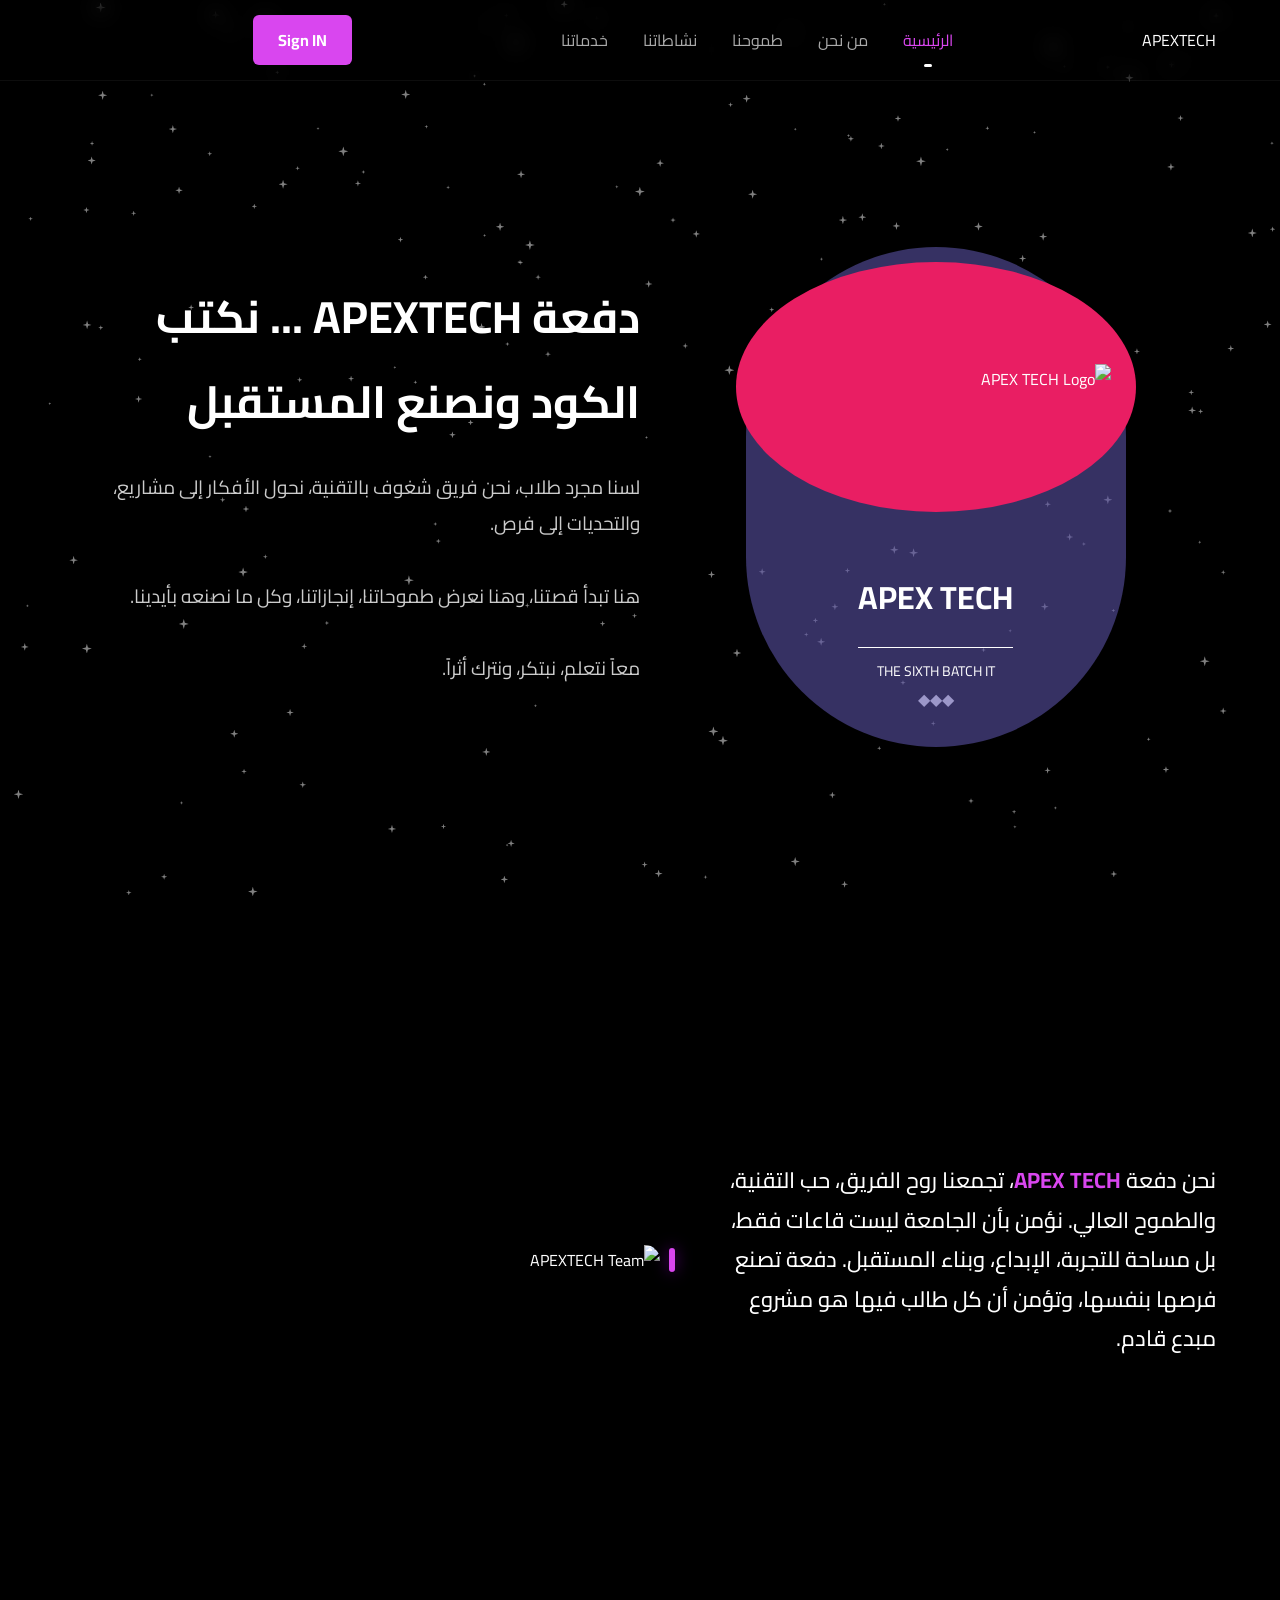
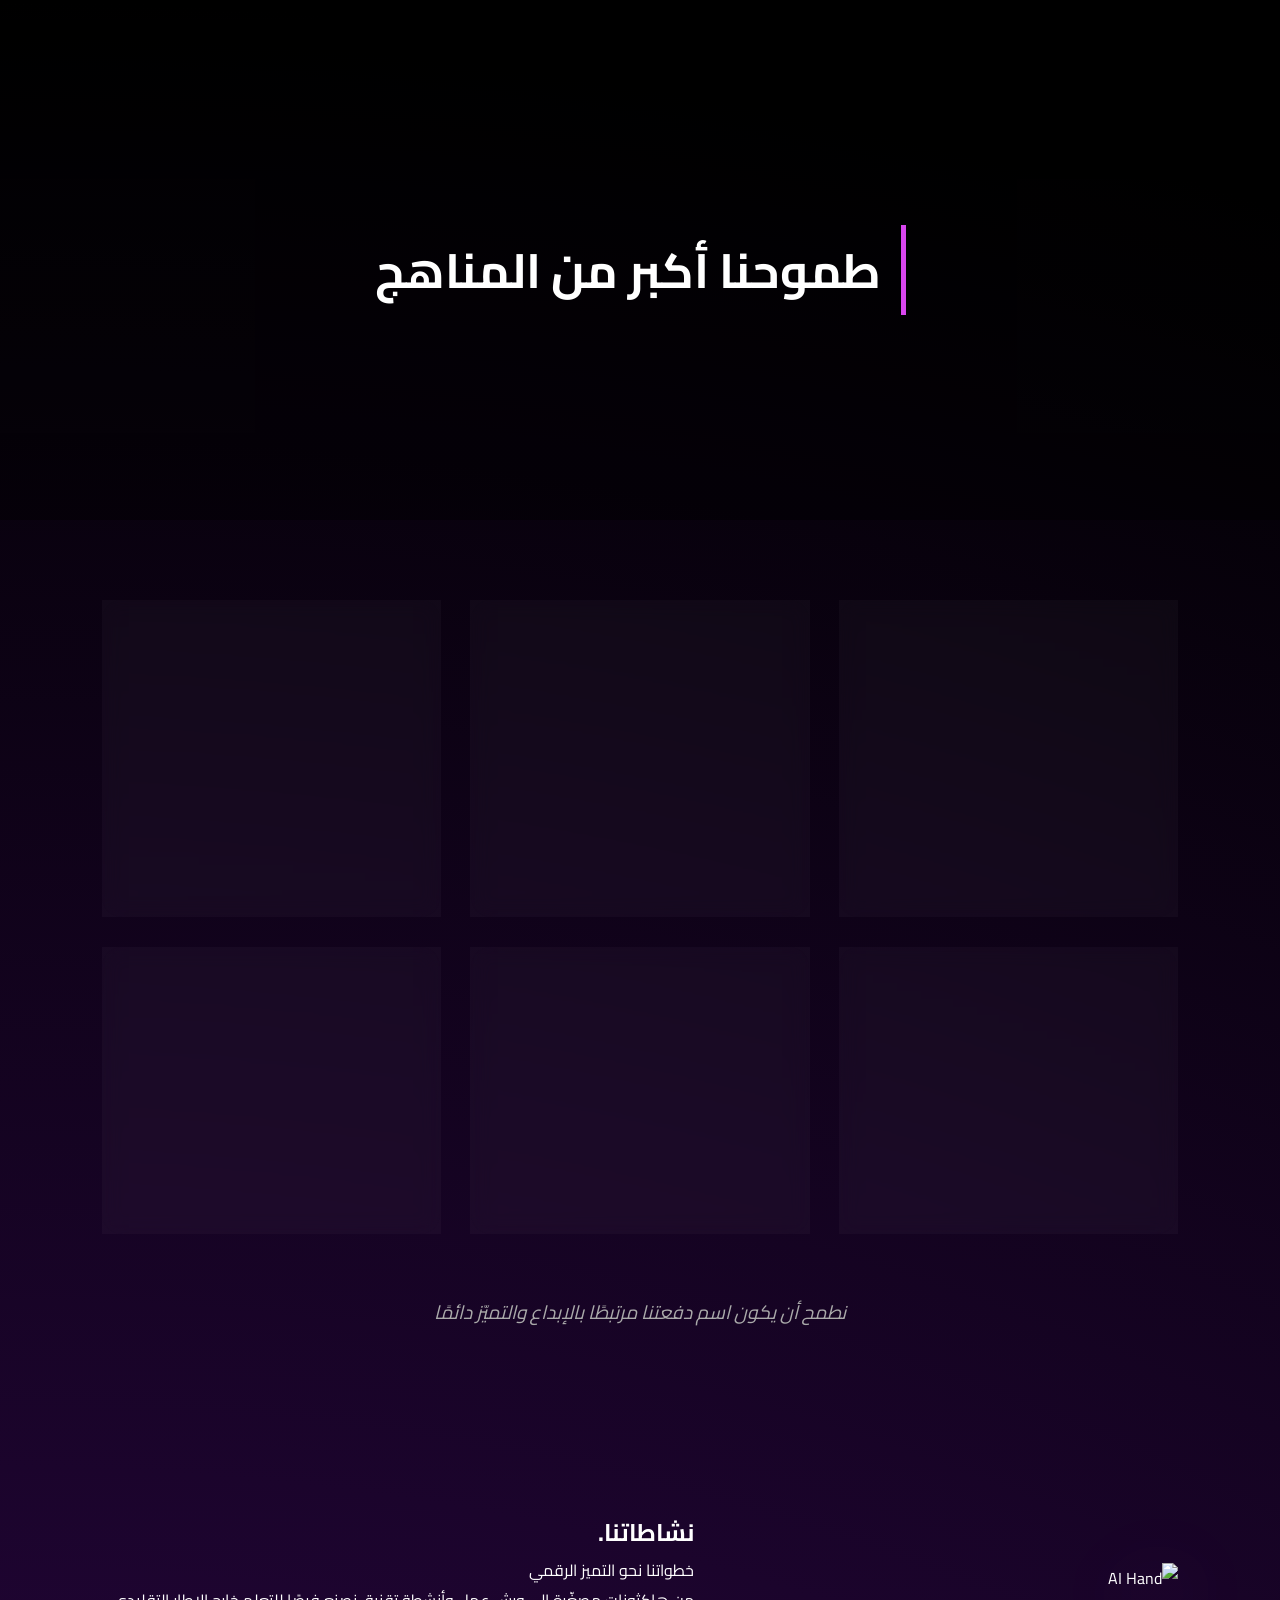
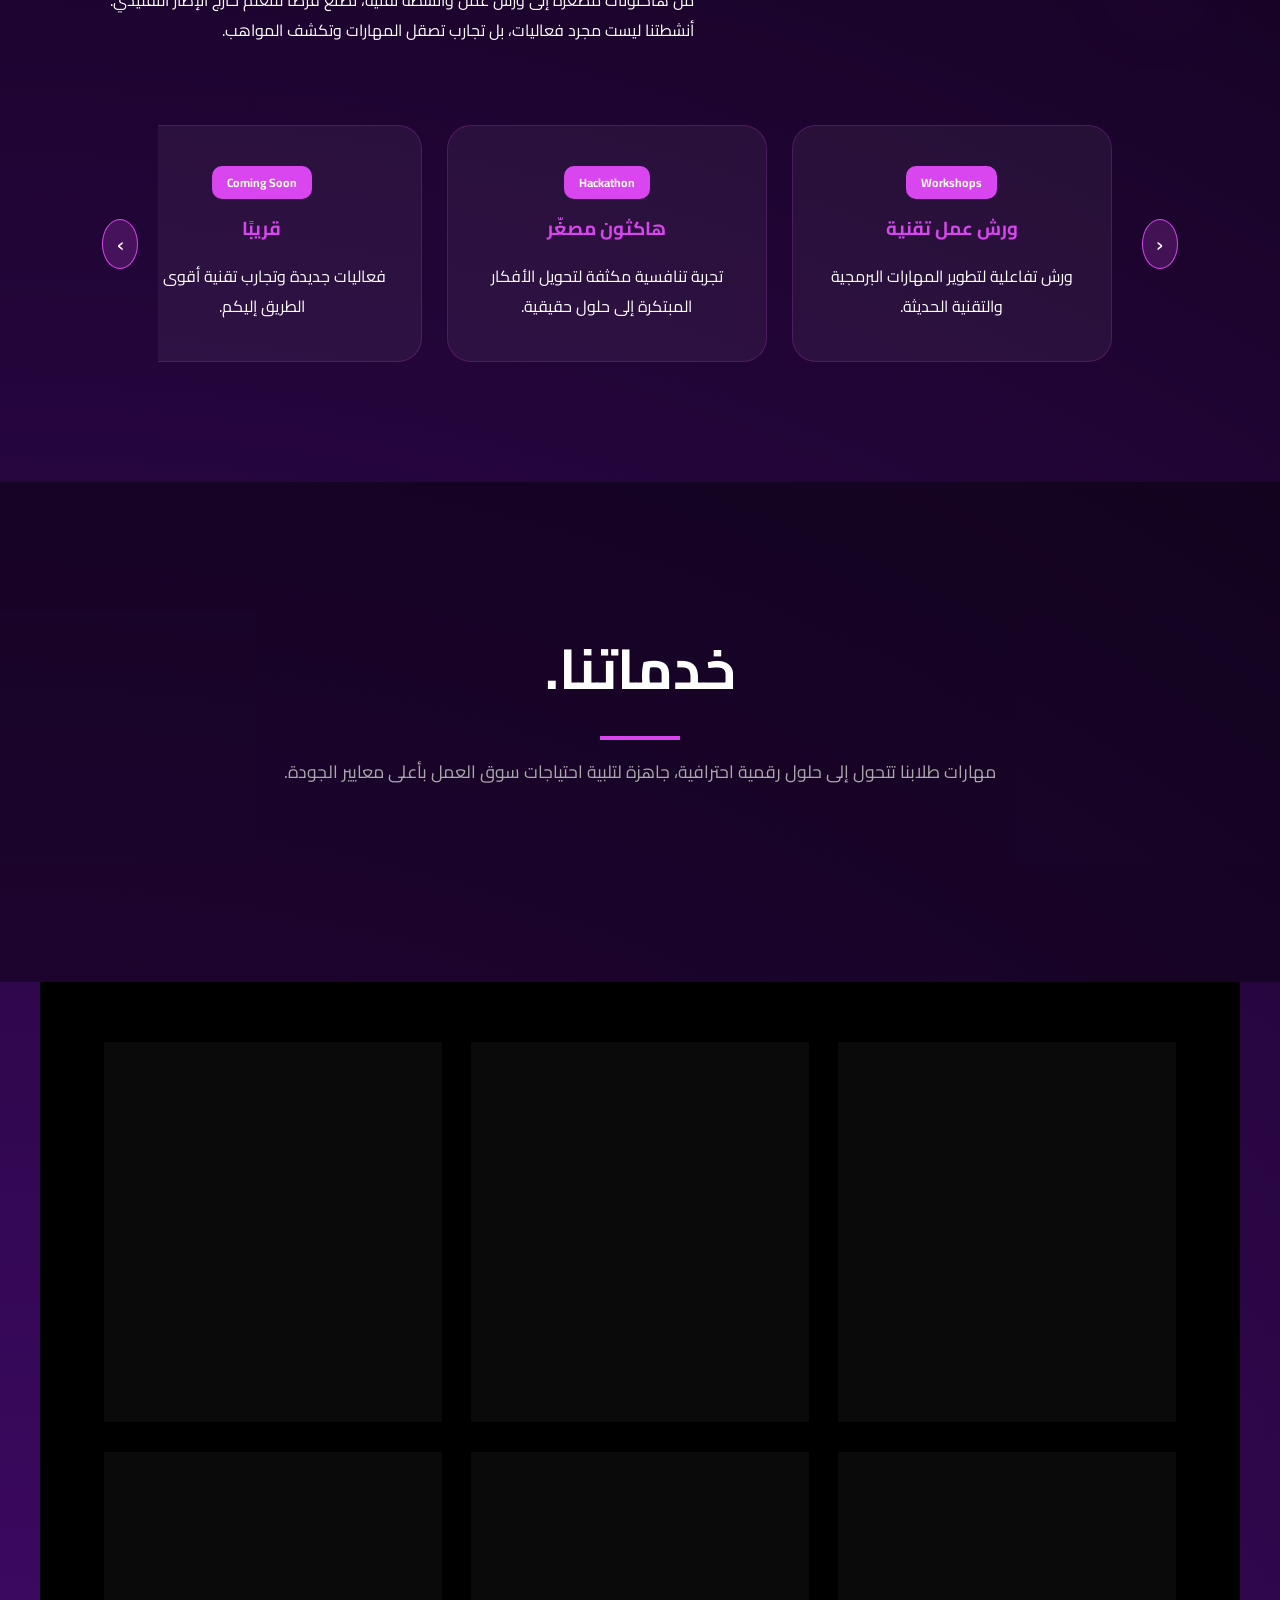
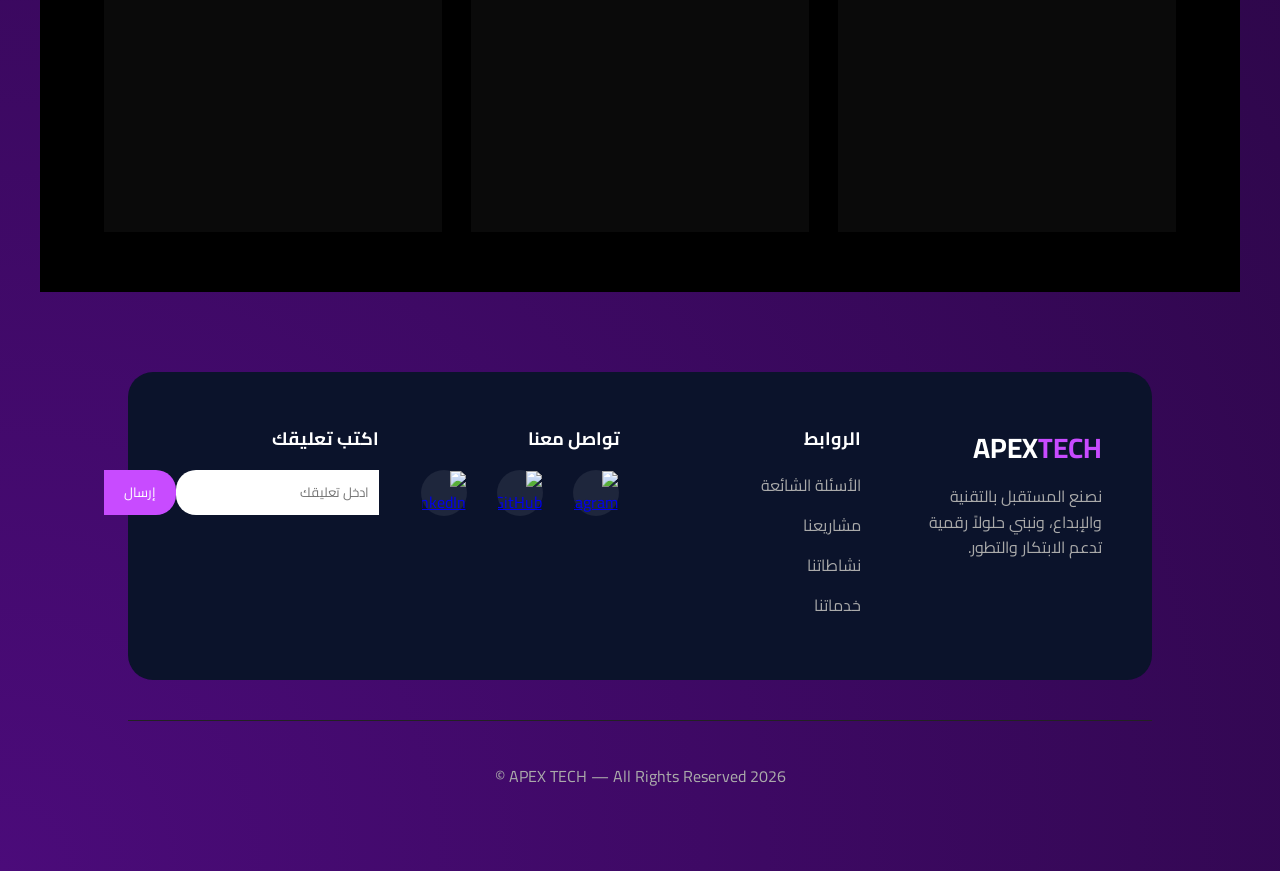
==== commit 2138bb4c: "logo" ====
--- a/index.html
+++ b/index.html
@@ -300,13 +300,20 @@
                 <div class="footer-col">
                     <h3>تواصل معنا</h3>
 
-                    <div class="social">
-
-                        <a href="https://LinkedIn.com" target="_blank"><i class="fab fa-linkedin"></i></a>
-                        <a href="https://github.com" target="_blank"><i class="fab fa-github"></i></a>
-                        <a href="https://www.instagram.com/apex.tech6?igsh=OGZndmE1eXo3cHd2
-    " target="_blank"><i class="fab fa-instagram"></i></a>
-
+                    <div class="footer-icons">
+
+                      <a href="https://www.instagram.com/apex.tech6?igsh=OGZndmE1eXo3cHd2
+            " target="_blank">
+                <img src="images/insta.png" alt="Instagram">
+            </a>
+
+            <a href="https://github.com" target="_blank">
+                <img src="images/github.png" alt="GitHub">
+            </a>
+
+            <a href="https://LinkedIn.com" target="_blank">
+                <img src="images/link.png" alt="LinkedIn">
+            </a>
                     </div>
 
                 </div>
--- a/styles.css
+++ b/styles.css
@@ -951,7 +951,40 @@
     transform: scale(1.1);
 
 }
-
+.footer-icons {
+    display: flex;
+    justify-content: center;
+    gap: 30px;
+    margin-bottom: 10px;
+}
+
+.footer-icons a {
+    width: 46px;
+    height: 46px;
+    border-radius: 50%;
+    background: rgba(255, 255, 255, 0.08);
+    display: flex;
+    align-items: center;
+    justify-content: center;
+    transition: all 0.3s ease;
+}
+
+.footer-icons img {
+    width: 44px;
+    height: 44px;
+    object-fit: contain;
+    transition: 0.3s;
+}
+
+.footer-icons a:hover {
+    background: #d946ef;
+    transform: translateY(-4px);
+    box-shadow: 0 8px 20px rgba(217, 70, 239, 0.45);
+}
+
+.footer-icons a:hover img {
+    transform: scale(1.1);
+}
 .newsletter {
 
     display: flex;
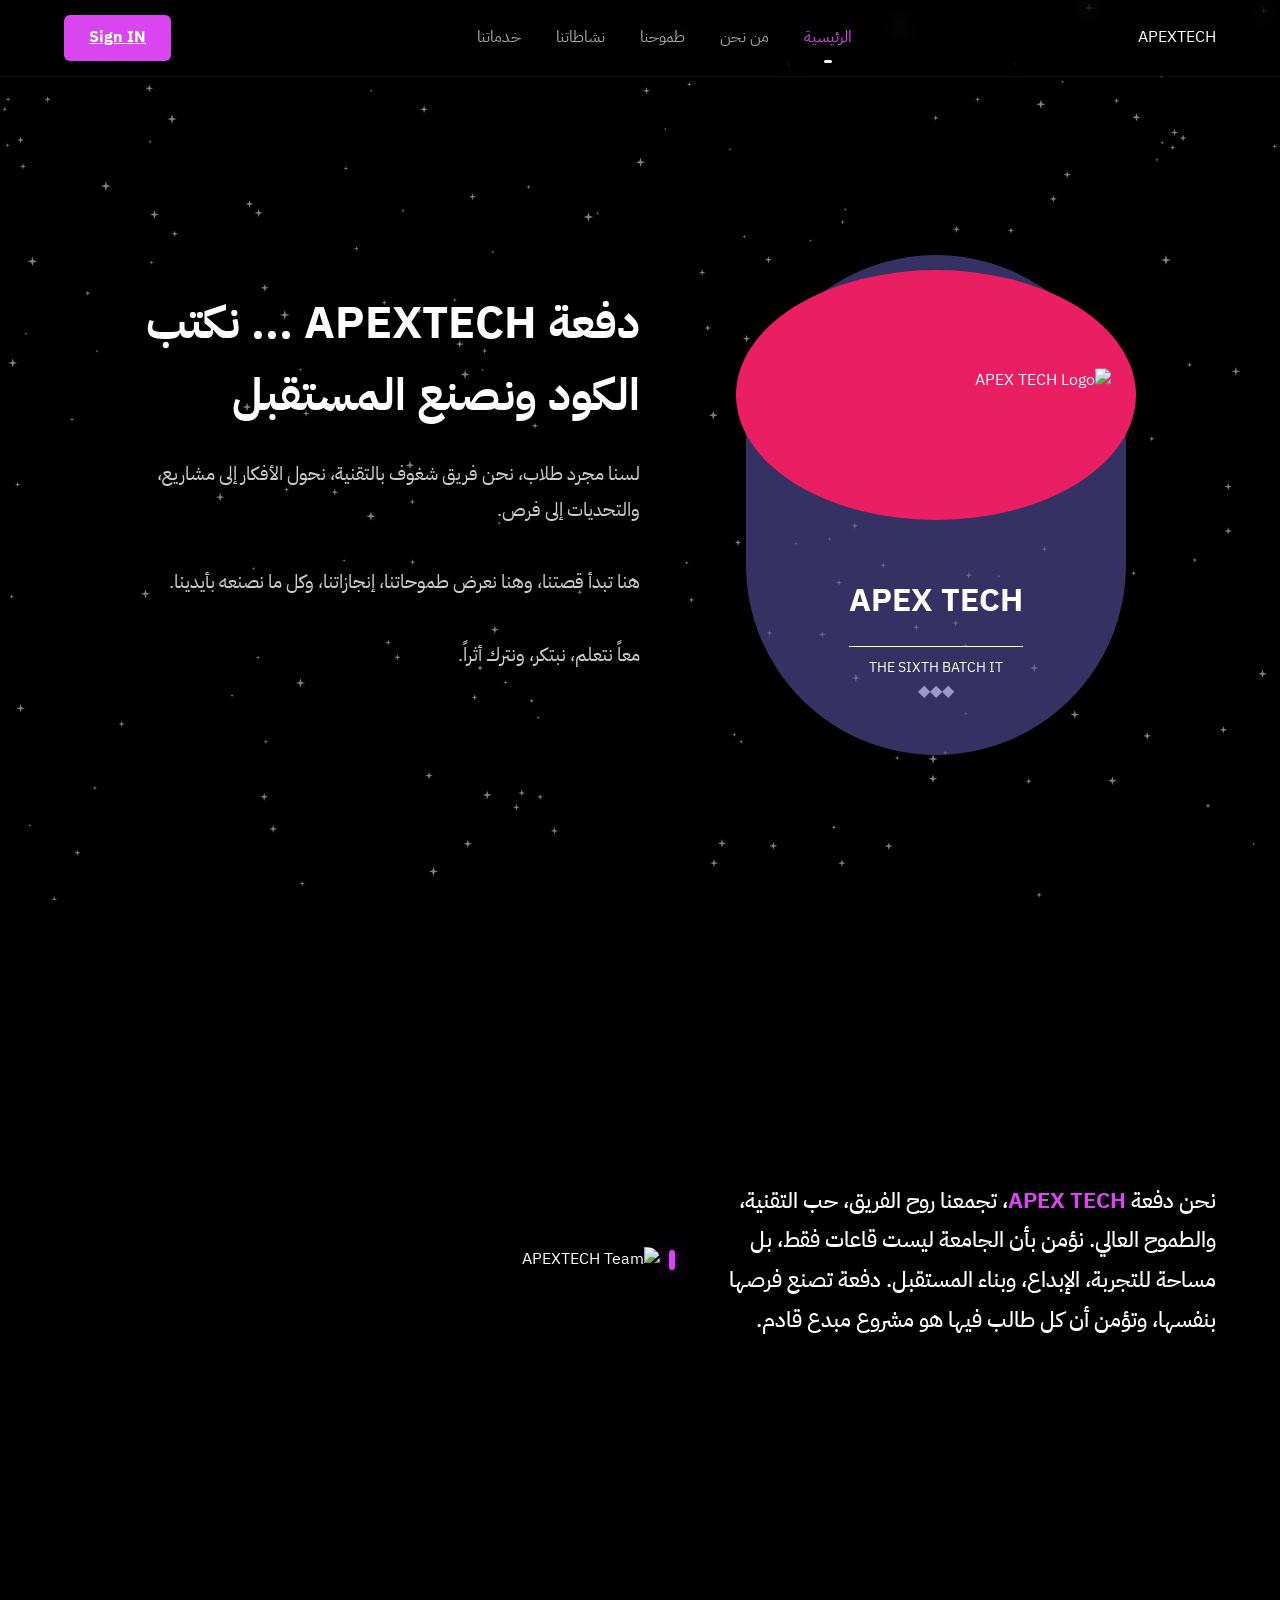
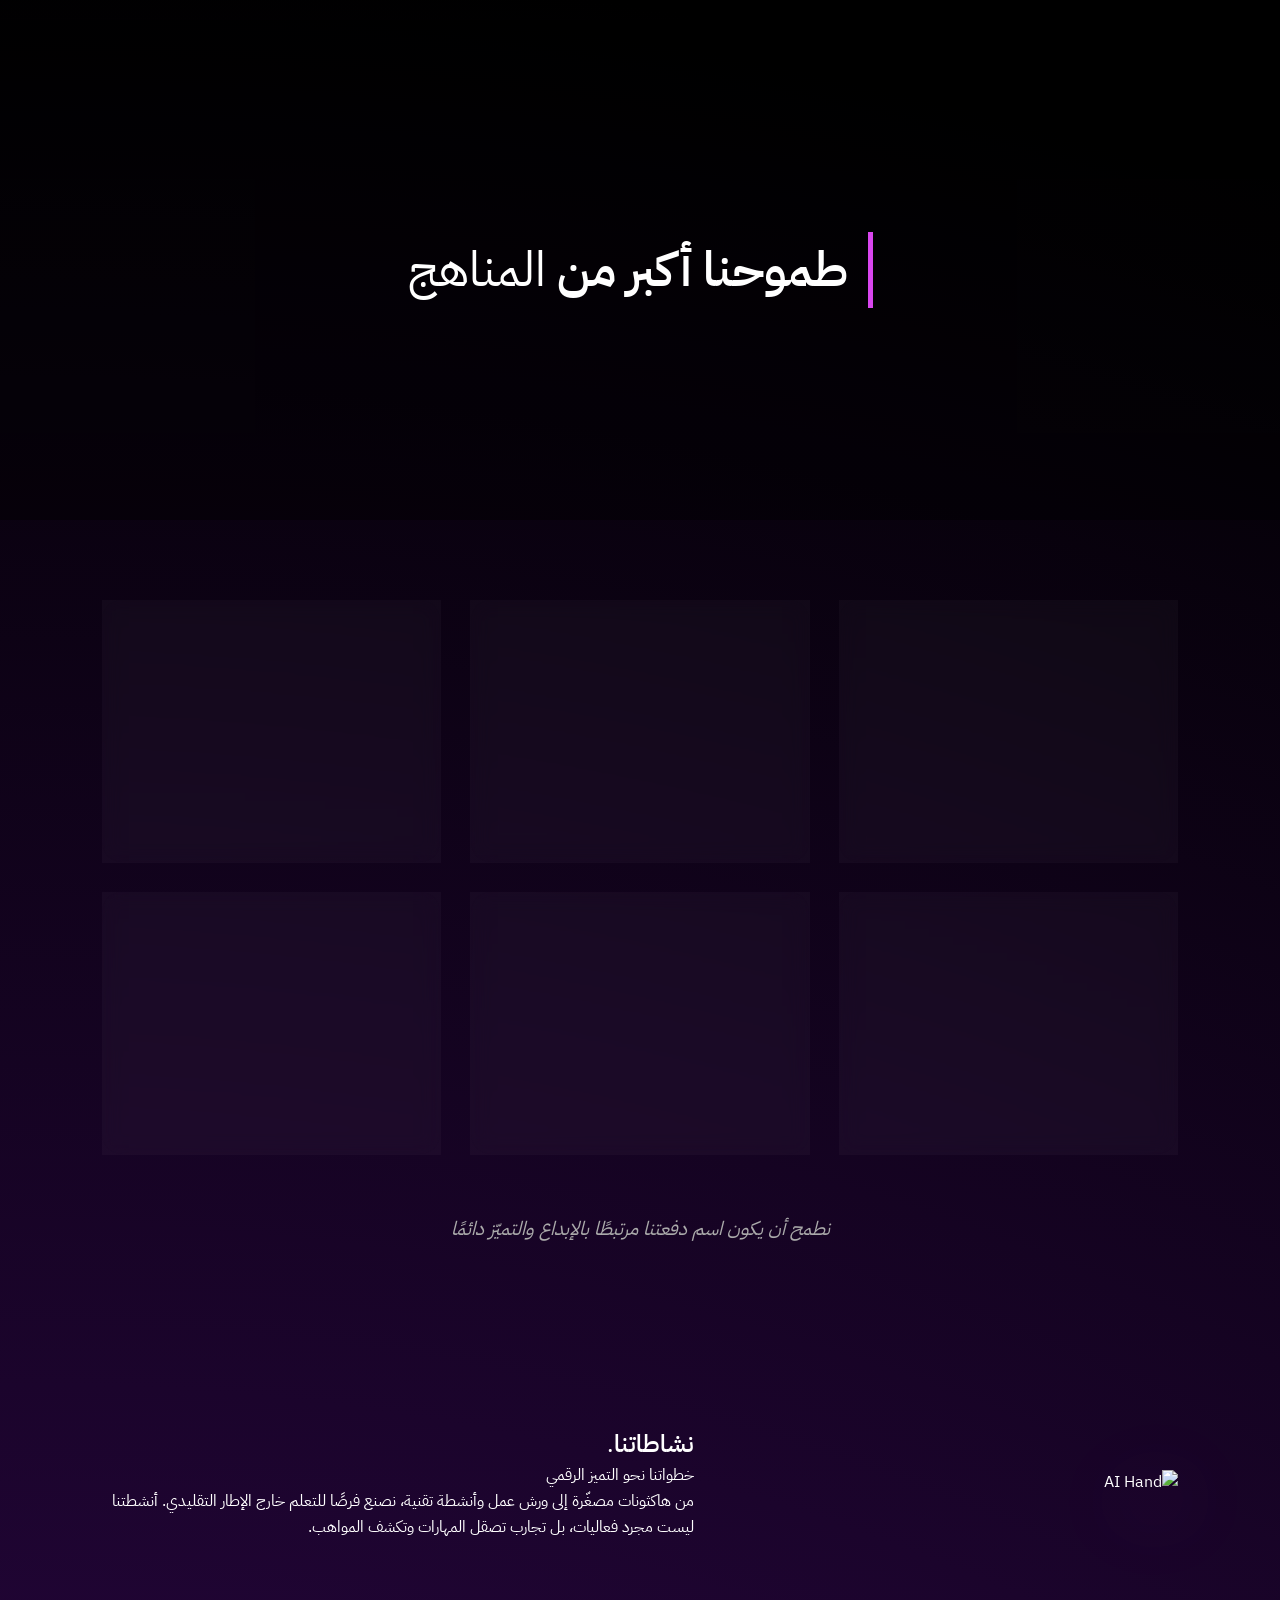
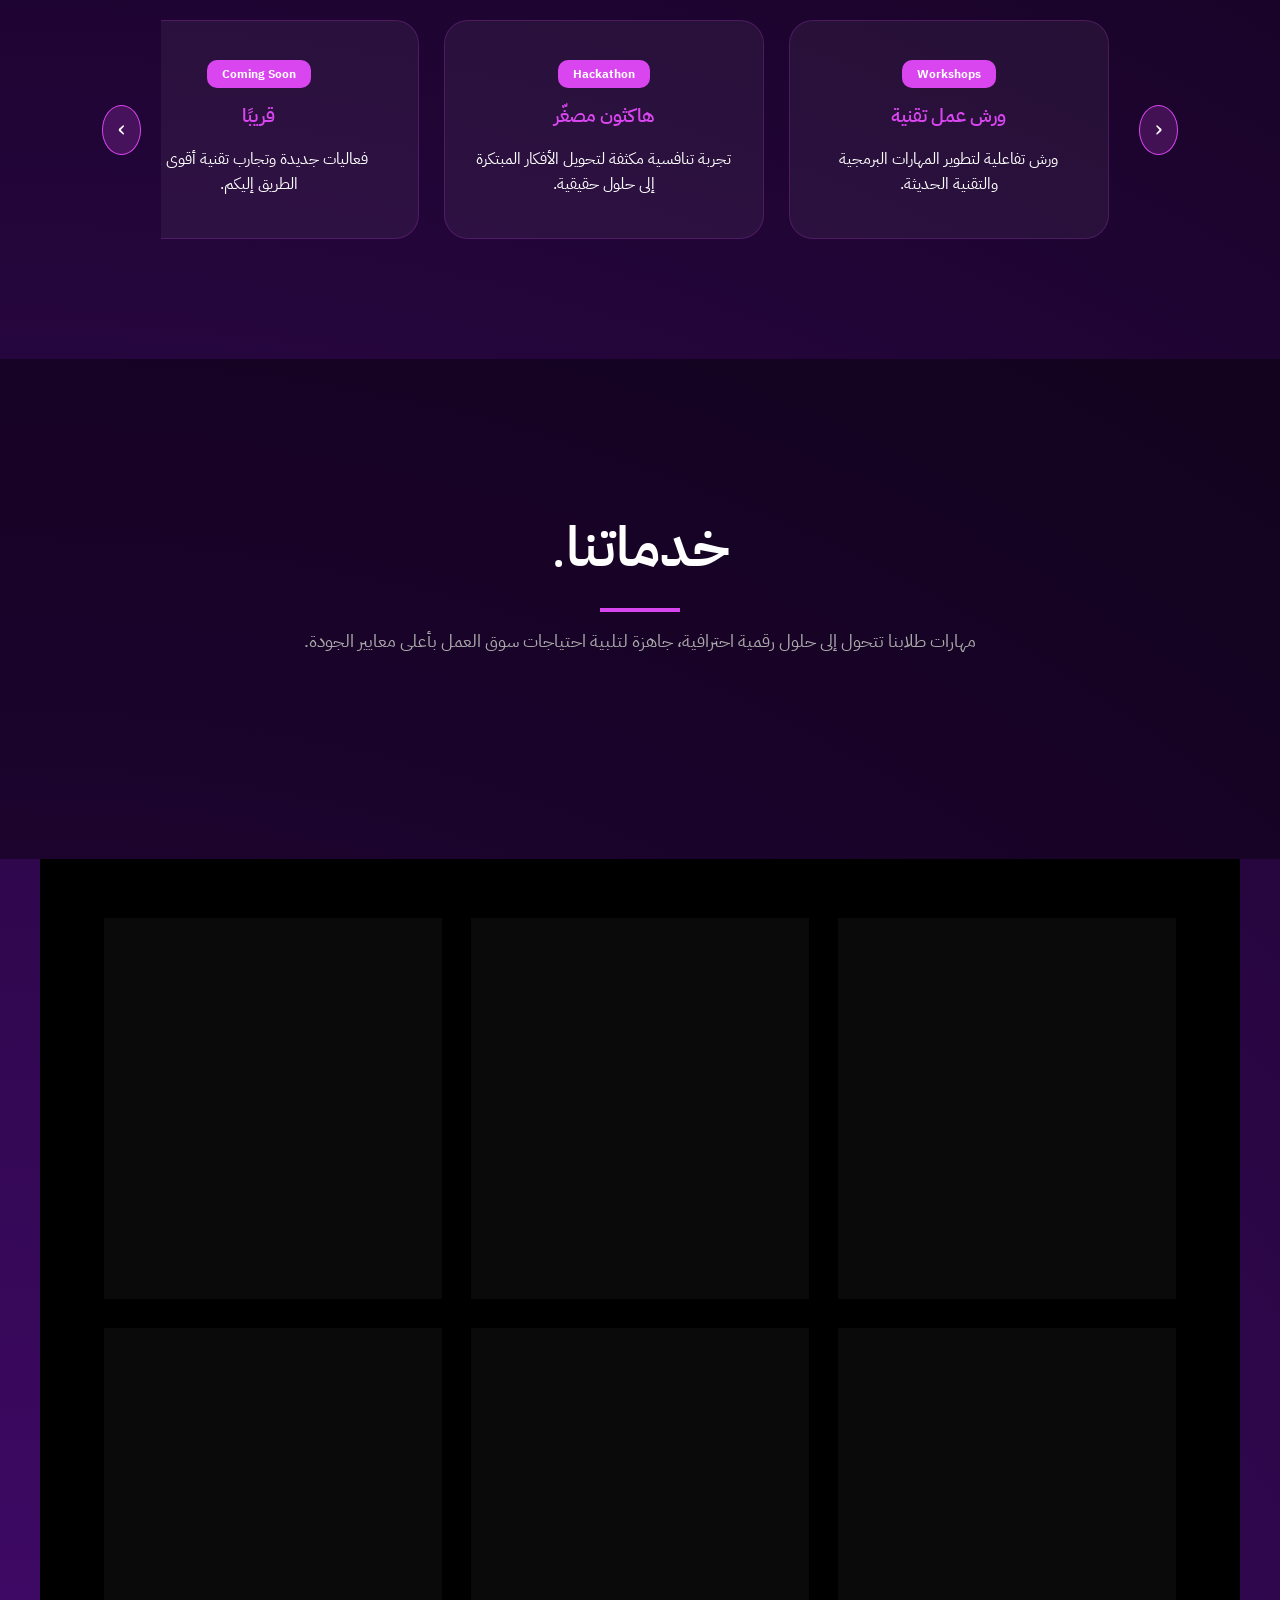
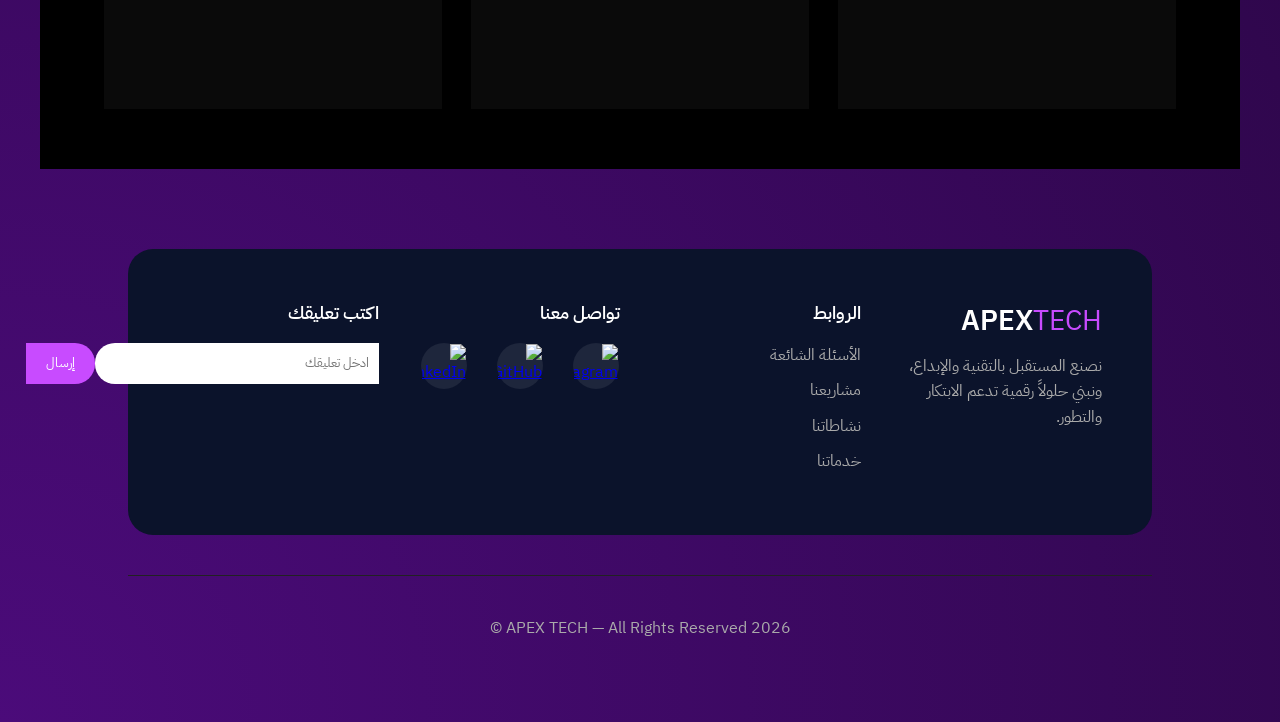
==== commit d16951b6: "fix" ====
--- a/index.html
+++ b/index.html
@@ -5,30 +5,39 @@
     <meta charset="UTF-8">
     <meta name="viewport" content="width=device-width, initial-scale=1.0">
     <title>APEX TECH | المستقبل يبدأ هنا</title>
+    <link rel="preconnect" href="https://fonts.googleapis.com">
+    <link rel="preconnect" href="https://fonts.gstatic.com" crossorigin>
+    <link rel="preconnect" href="https://fonts.gstatic.com" crossorigin>
+    <link href="https://fonts.googleapis.com/css2?family=IBM+Plex+Sans+Arabic:wght@300;400;600&display=swap" rel="stylesheet">
+    <link href="https://fonts.googleapis.com/css2?family=Cairo:wght@300;400;700&display=swap" rel="stylesheet">
     <link rel="stylesheet" href="styles.css">
-    <link href="https://fonts.googleapis.com/css2?family=Cairo:wght@400;600;700&display=swap" rel="stylesheet">
 </head>
 
 <body>
     <div id="starfield"></div>
-    <nav>
-        <div class="nav-container">
-            <div class="logo-text"><a href="#home"
-                    style="text-decoration: none; color: inherit;">APEX<span>TECH</span></a></div>
-            <ul class="nav-links">
-                <li class="active"><a href="#home">الرئيسية</a></li>
-                <li><a href="#about">من نحن</a></li>
-                <li><a href="#ambition">طموحنا</a></li>
-                <li><a href="#activities">نشاطاتنا</a></li>
-                <li><a href="#services">خدماتنا</a></li>
-            </ul>
-            <a href="sing_up.html" class="signup" style="text-decoration: none;">Sign IN</a>
-
-            <div class="menu-toggle" id="mobile-menu">
-                <span></span><span></span><span></span>
-            </div>
+   <nav>
+    <div class="nav-container">
+        <div class="logo-text">
+            <a href="#home" style="text-decoration: none; color: inherit;">APEX<span>TECH</span></a>
         </div>
-    </nav>
+
+        <ul class="nav-links">
+            <li class="active"><a href="#home">الرئيسية</a></li>
+            <li><a href="#about">من نحن</a></li>
+            <li><a href="#ambition">طموحنا</a></li>
+            <li><a href="#activities">نشاطاتنا</a></li>
+            <li><a href="#services">خدماتنا</a></li>
+        </ul>
+
+        <a href="sing_up.html" class="signup desktop-only">Sign IN</a>
+
+        <div class="menu-toggle" id="mobile-menu">
+            <span></span>
+            <span></span>
+            <span></span>
+        </div>
+    </div>
+</nav>
     <main>
         <section id="home" class="hero-section">
             <div class="hero-container">
--- a/styles.css
+++ b/styles.css
@@ -2,8 +2,14 @@
     margin: 0;
     padding: 0;
     box-sizing: border-box;
-    font-family: 'Cairo', sans-serif;
-}
+    font-family: 'IBM Plex Sans Arabic', sans-serif !important;
+        font-weight: 400; 
+        line-height: 1.6;
+}
+
+h1, h2, h3 {
+        font-weight: 600; 
+    }
 
 html {
     scroll-behavior: smooth;
@@ -1049,4 +1055,46 @@
     z-index: 10;
     background: transparent !important;
     padding-top: 80px;
+}
+
+.menu-toggle {
+    display: none;
+    flex-direction: column;
+    gap: 5px;
+    cursor: pointer;
+}
+
+.menu-toggle span {
+    width: 28px;
+    height: 3px;
+    background: #d946ef;
+    border-radius: 2px;
+    transition: 0.3s;
+}
+
+@media (max-width: 768px) {
+    .menu-toggle {
+        display: flex;
+    }
+
+    .nav-links {
+        display: none; 
+        flex-direction: column;
+        position: absolute;
+        top: 70px;
+        left: 0;
+        width: 100%;
+        background: rgba(0, 0, 0, 0.95);
+        padding: 20px 0;
+        border-bottom: 2px solid #d946ef;
+        z-index: 1000;
+    }
+    .nav-links.active {
+        display: flex;
+    }
+
+    .nav-links li {
+        margin: 15px 0;
+        text-align: center;
+    }
 }
